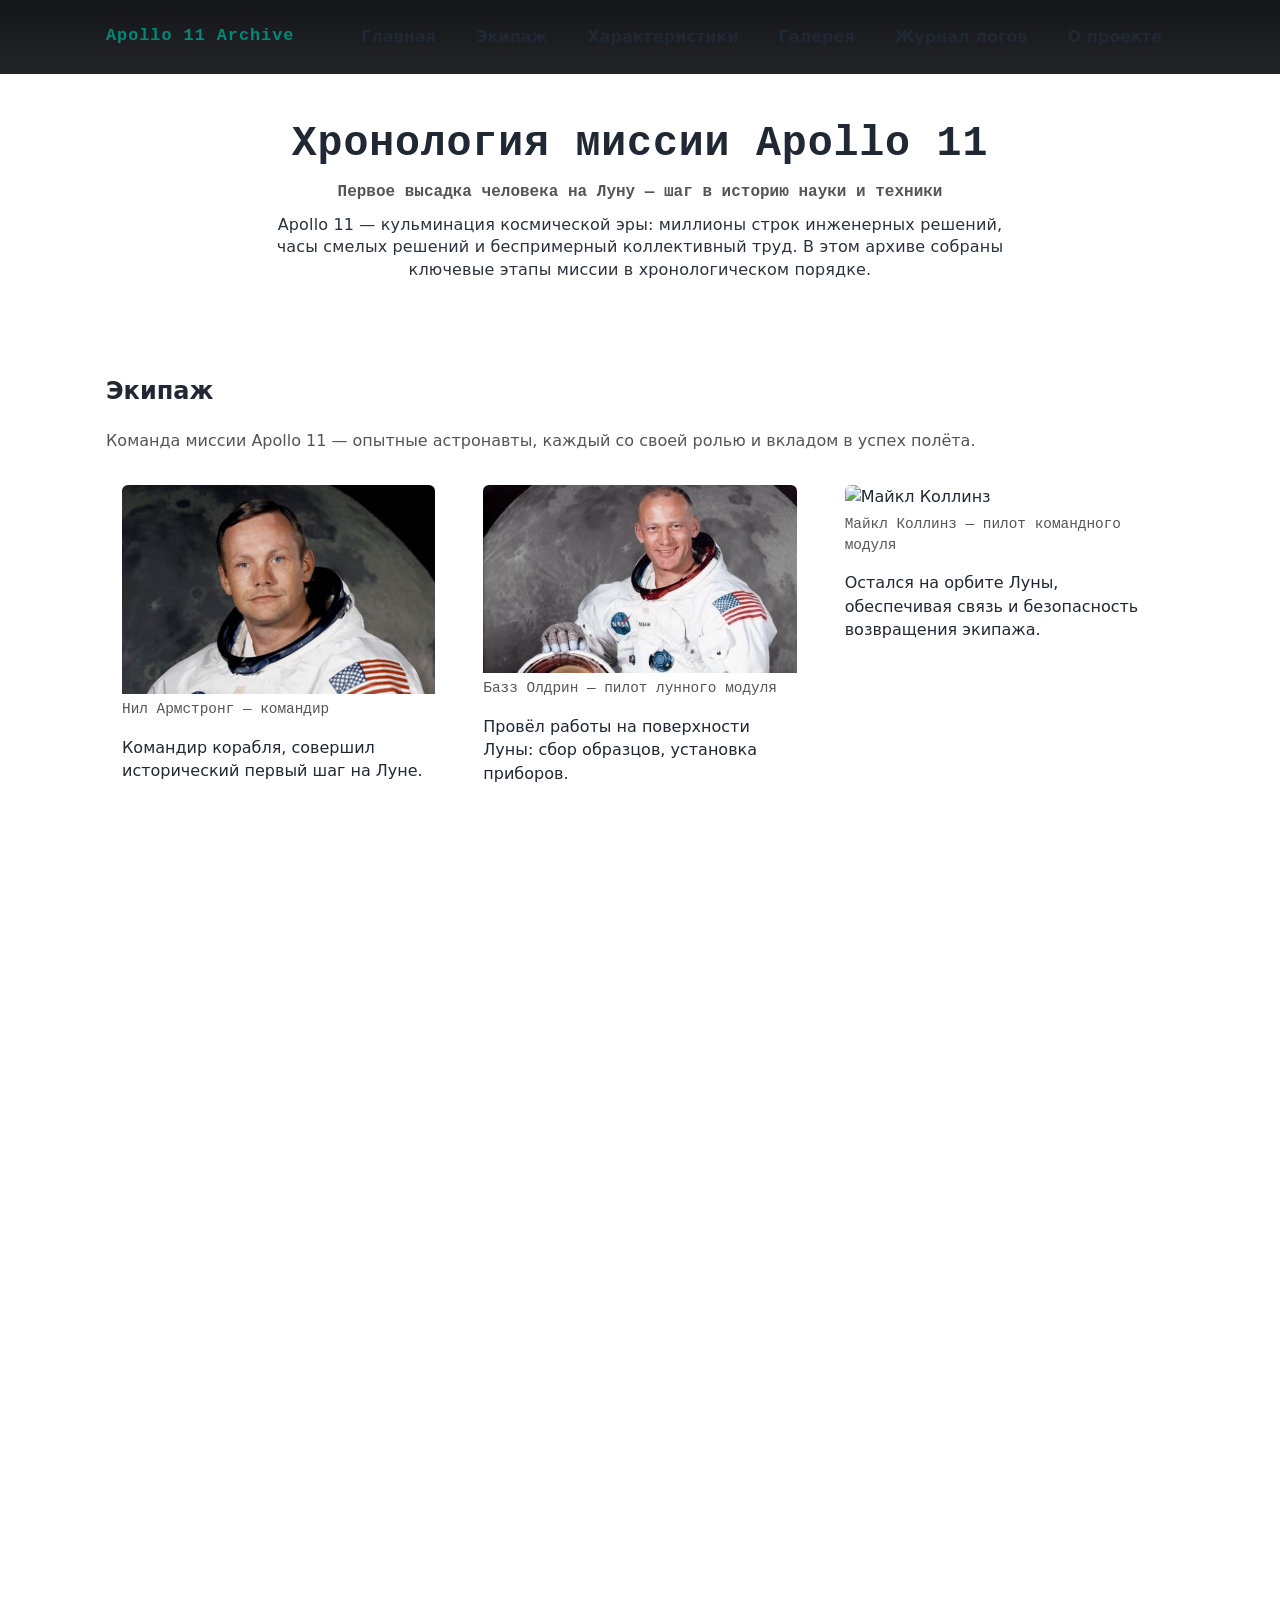
==== public/index.html @ 31f5fe71 "Перенес сайт в публичный доступ + добавил Firebase Hosting и исправил ошибки" ====
<!doctype html>
<html lang="ru">
<head>
  <meta charset="utf-8" />
  <meta name="viewport" content="width=device-width,initial-scale=1,viewport-fit=cover" />
  <meta name="color-scheme" content="light dark" />
  <meta name="theme-color" content="#0B0C10" />
  <meta name="apple-mobile-web-app-capable" content="yes" />
  <meta name="apple-mobile-web-app-status-bar-style" content="black-translucent" />
  <title>Хронология миссии Apollo 11 — Apollo 11 Archive</title>
  <link rel="stylesheet" href="src/style.css">
  <link rel="icon" href="favicon.svg" type="image/svg+xml">
  <link rel="icon" href="favicon.ico" sizes="any">
  <link rel="apple-touch-icon" href="favicon.svg">
</head>
<body>
  <header class="site-header" role="banner">
    <div class="container header-inner">
      <div class="logo" aria-hidden="false">Apollo 11 Archive</div>
      <nav class="site-nav" aria-label="Основная навигация">
        <ul>
          <li><a href="index.html">Главная</a></li>
          <li><a href="crew.html">Экипаж</a></li>
          <li><a href="tech.html">Характеристики</a></li>
          <li><a href="gallery.html">Галерея</a></li>
          <li><a href="logs.html">Журнал логов</a></li>
          <li><a href="about.html">О проекте</a></li>
        </ul>
      </nav>
    </div>
  </header>

  <main>
    <section class="hero" aria-labelledby="hero-title">
      <div class="container">
        <h1 id="hero-title">Хронология миссии Apollo 11</h1>
        <h2 class="hero-sub">Первое высадка человека на Луну — шаг в историю науки и техники</h2>
        <p class="lead">
          Apollo 11 — кульминация космической эры: миллионы строк инженерных решений, часы смелых решений и беспримерный коллективный труд.
          В этом архиве собраны ключевые этапы миссии в хронологическом порядке.
        </p>
      </div>
    </section>

    <section class="crew-section" aria-labelledby="crew-title">
      <div class="container">
        <h2 id="crew-title">Экипаж</h2>
        <p class="section-lead">Команда миссии Apollo 11 — опытные астронавты, каждый со своей ролью и вкладом в успех полёта.</p>

        <div class="crew-list">
          <article class="crew-member">
            <figure>
              <img src="images/Armstrong.jpg" alt="Нил Армстронг" loading="lazy">
              <figcaption>Нил Армстронг — командир</figcaption>
            </figure>
            <p>Командир корабля, совершил исторический первый шаг на Луне.</p>
          </article>

          <article class="crew-member">
            <figure>
              <img src="images/Aldrin.jpg" alt="Базз Олдрин" loading="lazy">
              <figcaption>Базз Олдрин — пилот лунного модуля</figcaption>
            </figure>
            <p>Провёл работы на поверхности Луны: сбор образцов, установка приборов.</p>
          </article>

          <article class="crew-member">
            <figure>
              <img src="images/Collins.jpg" alt="Майкл Коллинз" loading="lazy">
              <figcaption>Майкл Коллинз — пилот командного модуля</figcaption>
            </figure>
            <p>Остался на орбите Луны, обеспечивая связь и безопасность возвращения экипажа.</p>
          </article>
        </div>
      </div>
    </section>

    <section class="stats-section" aria-labelledby="stats-title">
      <div class="container">
        <h2 id="stats-title">Ключевые параметры миссии</h2>
        <div class="stats-grid">
          <article class="stat-card">
            <h3>Продолжительность</h3>
            <p>8 дней, 3 часа, 18 минут</p>
          </article>
          <article class="stat-card">
            <h3>Команда</h3>
            <p>3 человека</p>
          </article>
          <article class="stat-card">
            <h3>Место посадки</h3>
            <p>Море Спокойствия</p>
          </article>
          <article class="stat-card">
            <h3>Ракета</h3>
            <p>Saturn V</p>
          </article>
        </div>
      </div>
    </section>

    <section class="gallery-section" aria-labelledby="gallery-title">
      <div class="container">
        <h2 id="gallery-title">Галерея — отрывки</h2>
        <p class="section-lead">Небольшая подборка исторических кадров и схем из публичных архивов.</p>

        <div class="gallery-grid">
          <figure>
            <img src="images/Appolo-11-module.jpg" alt="Посадочный модуль Apollo 11">
            <figcaption>Схема посадочного модуля</figcaption>
          </figure>

          <figure>
            <img src="images/Saturn-V.jpg" alt="Запуск ракеты Saturn V">
            <figcaption>Кадр запуска Saturn V</figcaption>
          </figure>

          <figure>
            <img src="images/Trajectory%20diagram.jpg" alt="Схема траектории полёта">
            <figcaption>Схема траектории</figcaption>
          </figure>
        </div>
      </div>
    </section>

    <section class="logs-section" aria-labelledby="logs-title">
      <div class="container">
        <h2 id="logs-title">Журнал логов — фрагты</h2>
        <article class="log-excerpt">
          <h3>Ключевой фрагмент: посадка</h3>
          <blockquote>
            «…120 секунд до посадки; высота 15 метров; скорость снижения контролируется экипажем; приоритет — безопасность посадки.»
          </blockquote>
          <p class="muted">Источник: стенограммы NASA (сокращённый фрагмент).</p>
        </article>
      </div>
    </section>

    <section class="timeline-section" aria-labelledby="timeline-title">
      <div class="container">
        <h2 id="timeline-title">Хронология</h2>

        <div class="timeline" role="list">
          <article class="timeline-item" role="listitem">
            <time datetime="1969-07-16" class="t-date">16 июля 1969</time>
            <h3>Запуск — старт миссии</h3>
            <p>Ракета-носитель Saturn V вывела корабль Apollo 11 на орбиту, начав путешествие к Луне.</p>
          </article>

          <article class="timeline-item" role="listitem">
            <time datetime="1969-07-19" class="t-date">19 июля 1969</time>
            <h3>Транс-лунная инъекция</h3>
            <p>Корректировка траектории и выход на транс-лунную траекторию, направляющую корабль к Луне.</p>
          </article>

          <article class="timeline-item" role="listitem">
            <time datetime="1969-07-20" class="t-date">20 июля 1969</time>
            <h3>Вхождение на лунную орбиту и посадка</h3>
            <p>Модуль «Орел» отделился и совершил посадку в районе Моря Спокойствия.</p>
          </article>

          <article class="timeline-item" role="listitem">
            <time datetime="1969-07-21" class="t-date">21 июля 1969</time>
            <h3>Первый выход на поверхность Луны</h3>
            <p>Нил Армстронг и Базз Олдрин провели историческую прогулку по лунной поверхности.</p>
          </article>

          <article class="timeline-item" role="listitem">
            <time datetime="1969-07-24" class="t-date">24 июля 1969</time>
            <h3>Возвращение на Землю</h3>
            <p>Команда благополучно приводнилась в Тихом океане; миссия успешно завершена.</p>
          </article>
        </div>
      </div>
    </section>
  </main>

  <footer class="site-footer" role="contentinfo">
    <div class="container">
      <small>© 1969–2026 Apollo 11 Archive — учебный проект.</small>
    </div>
  </footer>
</body>
</html>
---- public/src/style.css ----
/* Reset / base */
:root{
  --bg:#0B0C10;
  --text:#C5C6C7;
  --muted:#9AA0A6;
  --accent:#66FCF1;
  --accent-2:#FF8A42;
  --container-max:1100px;
  --gap:1.25rem;
  --mono:ui-monospace, SFMono-Regular, Menlo, Monaco, "Roboto Mono", "Liberation Mono", monospace;
  --sans:system-ui, -apple-system, "Segoe UI", Roboto, "Helvetica Neue", Arial, "Noto Sans", "Apple Color Emoji", "Segoe UI Emoji", "Segoe UI Symbol", sans-serif;
}

/* Support for light mode */
@media (prefers-color-scheme: light) {
  :root {
    --bg: #FFFFFF;
    --text: #1F2833;
    --muted: #555555;
    --accent: #00897B;
    --accent-2: #FF5722;
  }
}

*,
*::before,
*::after { 
  box-sizing: border-box;
  -webkit-tap-highlight-color: transparent;
}

html,body{
  height:100%;
  margin:0;
  background-color:var(--bg);
  color:var(--text);
  font-family:var(--sans);
  -webkit-font-smoothing:antialiased;
  -moz-osx-font-smoothing:grayscale;
  -webkit-text-size-adjust: 100%;
  line-height:1.45;
  overflow-x: hidden;
  word-break: break-word;
  -webkit-word-break: break-word;
}

img, picture, video { 
  max-width:100%; 
  display:block;
  -webkit-user-select: none;
  user-select: none;
  height: auto;
}

svg {
  max-width: 100%;
  height: auto;
}

.container{
  width:100%;
  max-width:var(--container-max);
  margin:0 auto;
  padding:0 clamp(0.6rem, 3vw, 1rem);
  padding-left: clamp(0.6rem, 3vw, 1rem);
  padding-right: clamp(0.6rem, 3vw, 1rem);
}

/* Header */
.site-header{
  border-bottom:1px solid rgba(255,255,255,0.03);
  position:sticky;
  top:0;
  background:linear-gradient(to bottom, rgba(11,12,16,0.96), rgba(11,12,16,0.9));
  z-index:20;
  padding-top: max(0, env(safe-area-inset-top));
}
.header-inner{
  display:flex;
  align-items:center;
  justify-content:space-between;
  gap:var(--gap);
  padding:0.9rem max(1rem, env(safe-area-inset-left)) 0.9rem max(1rem, env(safe-area-inset-right));
}

.logo{
  font-family:var(--mono);
  color:var(--accent);
  letter-spacing:0.06em;
  font-weight:700;
  font-size:1.05rem;
  white-space:nowrap;
  overflow:hidden;
  text-overflow:ellipsis;
}

/* Nav */
.site-nav ul{
  list-style:none;
  display:flex;
  gap:1rem;
  margin:0;
  padding:0;
  align-items:center;
}
.site-nav a{
  color:var(--text);
  text-decoration:none;
  padding:0.5rem 0.75rem;
  border-radius:6px;
  position:relative;
  transition:color 180ms ease, background 180ms ease, transform 160ms ease, box-shadow 200ms ease, text-shadow 200ms ease;
  font-weight:600;
  min-height: 44px;
  display: flex;
  align-items: center;
  -webkit-user-select: none;
  user-select: none;
  -webkit-touch-callout: none;
}
.site-nav a:focus{
  outline:3px solid rgba(102,252,241,0.12);
  outline-offset:3px;
}

/* Neon underline and glow on hover/focus */
.site-nav a::after{
  content:"";
  position:absolute;
  left:12%;
  right:12%;
  bottom:-6px;
  height:2px;
  background:transparent;
  border-radius:2px;
  -webkit-transform:scaleX(0);
  transform:scaleX(0);
  -webkit-transform-origin:center left;
  transform-origin:center left;
  opacity:0;
  transition:transform 220ms cubic-bezier(.2,.9,.3,1), opacity 180ms ease, background 180ms ease;
}
.site-nav a:hover::after,
.site-nav a:focus::after{
  background:linear-gradient(90deg, var(--accent), var(--accent-2));
  -webkit-transform:scaleX(1);
  transform:scaleX(1);
  opacity:1;
}
.site-nav a:hover,
.site-nav a:focus{
  color:var(--accent);
  background:transparent;
  text-shadow:0 0 10px rgba(102,252,241,0.12);
  box-shadow:0 6px 18px rgba(102,252,241,0.04);
  -webkit-transform:translateY(-2px) scale(1.02);
  transform:translateY(-2px) scale(1.02);
}

/* Hero */
.hero{
  padding:clamp(1rem, 5vw, 2.5rem) 0;
  border-bottom:1px solid rgba(255,255,255,0.02);
}
.hero .container{
  text-align:center;
  max-width:900px;
  padding: 0 clamp(0.6rem, 3vw, 1rem);
}
.hero h1{
  margin:0 0 0.5rem 0;
  font-family:var(--mono);
  font-weight:700;
  font-size:clamp(1.2rem, 4vw, 2.6rem);
  color:var(--text);
  letter-spacing:0.02em;
  -webkit-font-smoothing: antialiased;
}
.hero-sub{
  margin:0 0 0.7rem 0;
  font-family:var(--mono);
  color:var(--muted);
  font-size:clamp(0.85rem, 2.5vw, 1rem);
  font-weight:600;
  line-height: 1.3;
}
.lead{
  margin:0;
  color:var(--text);
  opacity:0.95;
  max-width:72ch;
  margin-left:auto;
  margin-right:auto;
  font-size:clamp(0.85rem, 2vw, 1rem);
  -webkit-hyphens: auto;
  -moz-hyphens: auto;
  hyphens: auto;
  line-height: 1.4;
}

/* Timeline section */
.timeline-section{
  padding:2rem 0 3rem 0;
}
.timeline-section h2{
  font-family:var(--mono);
  font-size:1.1rem;
  margin:0 0 1rem 0;
  color:var(--accent);
}

/* Timeline container */
.timeline{
  position:relative;
  padding:2rem 0;
  display:grid;
  grid-template-columns:1fr;
  gap:2rem;
}

/* Central vertical line (desktop center, mobile left) */
.timeline::before{
  content:"";
  position:absolute;
  top:0;
  bottom:0;
  left:50%;
  width:3px;
  background:linear-gradient(to bottom, rgba(102,252,241,0.12), rgba(102,252,241,0.06));
  -webkit-transform:translateX(-50%);
  transform:translateX(-50%);
  border-radius:2px;
  z-index:1;
}

/* Timeline items */
.timeline-item{
  position:relative;
  padding:1rem 1.25rem;
  background:linear-gradient(180deg, rgba(255,255,255,0.01), rgba(255,255,255,0.006));
  border-radius:10px;
  box-shadow:0 6px 20px rgba(2,4,8,0.5);
  z-index:2;
  max-width:46ch;
  -webkit-transition: transform 220ms ease, box-shadow 220ms ease;
  transition: transform 220ms ease, box-shadow 220ms ease;
  outline-offset: 4px;
}

.timeline-item:focus {
  outline: 3px solid rgba(102,252,241,0.12);
}

/* Dot on the center line */
.timeline-item::after{
  content:"";
  position:absolute;
  top:1.25rem;
  left:50%;
  -webkit-transform:translateX(-50%);
  transform:translateX(-50%);
  width:14px;
  height:14px;
  background:var(--accent);
  border:3px solid rgba(11,12,16,0.95);
  border-radius:50%;
  box-shadow:0 0 12px rgba(102,252,241,0.12);
}

/* Date style */
.t-date{
  display:inline-block;
  font-family:var(--mono);
  color:var(--accent);
  font-weight:700;
  margin-bottom:0.35rem;
  font-size:0.95rem;
}

/* Titles and content in items */
.timeline-item h3{
  margin:0 0 0.45rem 0;
  font-size:1.05rem;
  font-family:var(--mono);
  color:var(--text);
}
.timeline-item p{
  margin:0;
  color:var(--text);
  opacity:0.95;
  font-size:0.95rem;
}

/* Crew section */
.crew-section .section-lead,
.gallery-section .section-lead{ 
  color:var(--muted); 
  margin:0 0 1rem 0;
  font-size: 1rem;
  line-height: 1.5;
}

.crew-section,
.gallery-section,
.stats-section,
.logs-section,
.timeline-section {
  padding: clamp(1rem, 5vw, 2rem) 0;
}
.crew-list{
  display:grid;
  grid-template-columns:repeat(auto-fit, minmax(clamp(150px, 90%, 220px), 1fr));
  gap:clamp(0.5rem, 2vw, 1rem);
  align-items:start;
}
.crew-member{
  background:linear-gradient(180deg, rgba(255,255,255,0.008), rgba(255,255,255,0.004));
  padding:1rem;
  border-radius:10px;
}
.crew-member figure{ 
  margin:0 0 0.5rem 0;
  overflow: hidden;
  border-radius: 6px;
}
.crew-member img{
  width: 100%;
  height: auto;
  display: block;
  max-height: 250px;
  object-fit: contain;
}
.crew-member figcaption{ color:var(--muted); font-family:var(--mono); font-size:0.9rem; margin-top:0.35rem; }

/* Stats grid */
.stats-grid{
  display:grid;
  grid-template-columns:repeat(auto-fit, minmax(clamp(140px, 40vw, 160px), 1fr));
  gap:clamp(0.5rem, 2vw, 1rem);
  margin-top:0.75rem;
}
.stat-card{
  padding:0.85rem 1rem;
  border-radius:8px;
  background:linear-gradient(180deg, rgba(255,255,255,0.006), rgba(255,255,255,0.002));
  text-align:center;
}
.stat-card h3{ font-family:var(--mono); color:var(--accent); margin:0 0 0.35rem 0; }
.stat-card p{ margin:0; font-weight:700; color:var(--text); }

/* Gallery */
.gallery-grid{
  display:grid;
  grid-template-columns:repeat(auto-fit, minmax(clamp(150px, 90%, 220px), 1fr));
  gap:clamp(0.5rem, 2vw, 20px);
  margin-top:0.75rem;
  grid-auto-rows:clamp(100px, 30vw, 200px);
}
.gallery-grid figure{
  margin:0;
  background:#05060a;
  border-radius:8px;
  overflow:hidden;
  position:relative;
  cursor:pointer;
  -webkit-user-select: none;
  user-select: none;
}
.gallery-grid figcaption{
  color:var(--muted);
  font-size:0.95rem;
  padding:0.5rem 0 0;
  font-family:var(--mono);
  -webkit-transition:color 220ms ease, transform 220ms ease;
  transition:color 220ms ease, transform 220ms ease;
}
.gallery-grid img{
  width:100%;
  height:100%;
  display:block;
  -webkit-object-fit:cover;
  object-fit:cover;
  -webkit-transition:transform 300ms ease;
  transition:transform 300ms ease;
}
.gallery-grid figure:hover img,
.gallery-grid figure:focus img{
  -webkit-transform:scale(1.05);
  transform:scale(1.05);
}
.gallery-grid figure:hover figcaption,
.gallery-grid figure:focus figcaption{
  color:var(--accent);
}
.gallery-grid figure:focus {
  outline: 3px solid rgba(102,252,241,0.12);
  outline-offset: 4px;
}

/* Logs */
.log-excerpt{ margin-top:0.5rem; background:linear-gradient(180deg, rgba(255,255,255,0.006), rgba(255,255,255,0.002)); padding:1rem; border-radius:8px; }
.log-excerpt h3{ font-family:var(--mono); margin:0 0 0.5rem 0; color:var(--accent-2); }
.log-excerpt blockquote{ margin:0 0 0.5rem 0; padding-left:1rem; border-left:3px solid rgba(102,252,241,0.08); color:var(--text); opacity:0.95; }
.muted{ color:var(--muted); font-size:0.9rem; }

/* Desktop layout: alternate left/right */
@media (min-width:900px){
  .timeline{
    grid-template-columns:repeat(2, 1fr);
    align-items:start;
    gap:2.5rem 3rem;
  }

  .timeline::before{ left:50%; }

  .timeline-item{
    max-width:none;
    width:100%;
  }

  .timeline-item:nth-child(odd){
    justify-self:end;
    text-align:right;
    padding-right:2rem;
  }
  .timeline-item:nth-child(even){
    justify-self:start;
    text-align:left;
    padding-left:2rem;
  }

  .timeline-item::after{
    left:50%;
    transform:translateX(-50%);
  }
}

/* Tablet landscape layout: 768px and up */
@media (min-width:768px) and (max-width:899px){
  .site-nav ul{
    gap:0.75rem;
    flex-wrap:nowrap;
  }
  
  .site-nav a{
    padding:0.5rem 0.6rem;
    font-size:0.95rem;
  }
  
  .hero h1{
    font-size:2rem;
  }
  
  .crew-grid {
    grid-template-columns: repeat(2, 1fr);
  }
  
  .crew-card img {
    height: 240px;
  }
  
  .gallery-grid {
    grid-template-columns: repeat(2, 1fr);
    grid-auto-rows: 220px;
  }
  
  .gallery-grid img {
    height: 220px;
  }
  
  .timeline{
    padding-left:2.5rem;
  }
  .timeline::before{
    left:2rem;
    width:3px;
  }
}

/* Mobile / narrow screens: line at left, items full width */
@media (max-width:899px){
  .header-inner{ 
    padding:0.7rem 0; 
  }
  
  .site-nav ul{
    gap:0.5rem;
    flex-wrap:wrap;
  }
  .site-nav ul li{ list-style:none; }
  .site-nav{
    margin-left:1rem;
    margin-left: max(1rem, env(safe-area-inset-left));
  }
  .hero{ padding:1.5rem 0; }

  .timeline{
    padding-left:2.5rem;
  }
  .timeline::before{
    left:2rem;
    width:3px;
    transform:none;
  }
  .timeline-item{
    width:100%;
    padding:0.9rem 1rem 0.9rem 1.25rem;
    text-align:left;
    margin-left:0.5rem;
  }
  .timeline-item::after{
    left:2rem;
    transform:translateX(-50%);
    top:1.25rem;
  }
  
  .crew-grid {
    grid-template-columns: 1fr;
  }
  
  .gallery-grid {
    gap: 12px;
    grid-auto-rows: 180px;
    grid-template-columns: 1fr;
  }
}

/* Prevent horizontal overflow */
body,html{ overflow-x:hidden; }

/* Footer */
.site-footer{
  border-top:1px solid rgba(255,255,255,0.03);
  padding:1rem 0;
  padding-bottom: max(1rem, env(safe-area-inset-bottom));
  color:var(--muted);
  font-size:0.9rem;
}
.site-footer .container{
  display:flex;
  justify-content:center;
}

/* Accessibility helpers for keyboard users on links */
.site-nav a:focus-visible{
  box-shadow:0 0 0 3px rgba(102,252,241,0.12), inset 0 0 0 1px rgba(102,252,241,0.06);
  border-radius:6px;
}

/* Extra small screens: stack nav and optimize spacing */
@media (max-width:640px){
  :root {
    --gap: 0.75rem;
  }
  
  .header-inner{
    flex-direction: row;
    align-items:center;
    justify-content: space-between;
    gap:0.35rem;
    padding: 0.5rem max(0.75rem, env(safe-area-inset-left)) 0.5rem max(0.75rem, env(safe-area-inset-right));
  }
  
  .logo {
    font-size: 0.85rem;
    letter-spacing: 0.02em;
    flex-shrink: 0;
    white-space: nowrap;
  }
  
  .site-nav {
    margin-left: auto;
    margin-right: 0;
  }
  
  .site-nav ul{
    gap: 0.2rem;
    flex-direction: row;
    flex-wrap: wrap;
    width: auto;
  }
  
  .site-nav a{
    padding: 0.35rem 0.4rem;
    min-height: 38px;
    font-size: 0.75rem;
    border-radius: 4px;
  }
  
  .hero { 
    padding: 0.9rem max(0.75rem, env(safe-area-inset-left)) 0.9rem max(0.75rem, env(safe-area-inset-right));
  }
  
  .hero h1 {
    font-size: clamp(1.1rem, 5vw, 1.5rem);
    margin: 0 0 0.2rem 0;
  }
  
  .hero-sub {
    font-size: 0.8rem;
    margin: 0 0 0.35rem 0;
    font-weight: 500;
    line-height: 1.3;
  }
  
  .lead {
    font-size: 0.8rem;
    line-height: 1.3;
    max-width: none;
  }
  
  .hero .container { 
    padding: 0;
  }
  
  .crew-section {
    padding: 0.9rem 0;
  }
  
  .crew-section h2 {
    font-size: 0.95rem;
    margin: 0 0 0.4rem 0;
  }
  
  .crew-section .section-lead {
    font-size: 0.8rem;
    margin: 0 0 0.65rem 0;
    line-height: 1.3;
  }
  
  .crew-list {
    display: grid;
    grid-template-columns: 1fr;
    gap: 0.4rem;
  }
  
  .crew-member {
    padding: 0.4rem;
    background: transparent;
    border-radius: 4px;
  }
  
  .crew-member figure {
    margin: 0 0 0.25rem 0;
    border-radius: 4px;
  }
  
  .crew-member img {
    width: 100%;
    height: auto;
    aspect-ratio: 16/10;
    object-fit: cover;
  }
  
  .crew-member svg {
    width: 100%;
    max-width: 100%;
    height: auto;
  }
  
  .crew-member figcaption {
    font-size: 0.7rem;
    margin: 0.15rem 0 0 0;
  }
  
  .crew-member p {
    font-size: 0.75rem;
    margin: 0.2rem 0 0 0;
    line-height: 1.3;
  }
  
  .stats-grid {
    grid-template-columns: repeat(2, 1fr);
    gap: 0.4rem;
  }
  
  .stat-card {
    padding: 0.4rem;
    border-radius: 4px;
  }
  
  .stat-card h3 {
    font-size: 0.7rem;
    margin: 0 0 0.15rem 0;
  }
  
  .stat-card p {
    font-size: 0.75rem;
    margin: 0;
  }
  
  .gallery-section {
    padding: 0.9rem 0;
  }
  
  .gallery-section h2 {
    font-size: 0.95rem;
    margin: 0 0 0.4rem 0;
  }
  
  .gallery-grid {
    gap: 6px;
    grid-auto-rows: 100px;
    grid-template-columns: 1fr;
  }
  
  .gallery-grid figcaption {
    font-size: 0.7rem;
    padding: 0.15rem 0 0;
  }
  
  .timeline-section {
    padding: 0.9rem 0;
  }
  
  .timeline-section h2 {
    font-size: 0.9rem;
    margin: 0 0 0.65rem 0;
  }
  
  .timeline {
    padding-left: 1rem;
    gap: 0.6rem;
  }
  
  .timeline::before {
    left: 0.3rem;
  }
  
  .timeline-item {
    padding: 0.5rem 0.65rem 0.5rem 0.7rem;
    margin-left: 0;
  }
  
  .timeline-item::after {
    left: 0.3rem;
    width: 9px;
    height: 9px;
    top: 0.9rem;
  }
  
  .t-date {
    font-size: 0.7rem;
  }
  
  .timeline-item h3 {
    font-size: 0.8rem;
    margin-bottom: 0.15rem;
  }
  
  .timeline-item p {
    font-size: 0.75rem;
    line-height: 1.3;
  }
  
  .section-lead {
    font-size: 0.8rem !important;
  }
  
  .table-responsive {
    margin: 0.65rem calc(-0.75rem);
    margin-left: calc(-1 * max(0.75rem, env(safe-area-inset-left)));
    margin-right: calc(-1 * max(0.75rem, env(safe-area-inset-right)));
    border-radius: 0;
  }
  
  .tech-table {
    font-size: 0.7rem;
  }
  
  .tech-table th,
  .tech-table td {
    padding: 0.4rem 0.5rem;
  }
  
  .contact-form {
    max-width: 100%;
  }
  
  .form-group input,
  .form-group select,
  .form-group textarea {
    min-height: 40px;
    font-size: 16px;
    padding: 0.6rem 0.65rem;
  }
  
  .form-group label {
    font-size: 0.8rem;
  }
}

/* Small phones: ultra-compact layout */
@media (max-width:480px){
  :root {
    --gap: 0.6rem;
  }
  
  .header-inner{
    padding: 0.45rem max(0.6rem, env(safe-area-inset-left)) 0.45rem max(0.6rem, env(safe-area-inset-right));
  }
  
  .logo {
    font-size: 0.75rem;
    letter-spacing: 0;
    white-space: nowrap;
    overflow: hidden;
  }
  
  .site-nav ul {
    gap: 0.15rem;
  }
  
  .site-nav a{
    padding: 0.3rem 0.35rem;
    min-height: 36px;
    font-size: 0.7rem;
  }
  
  .hero {
    padding: 0.75rem max(0.6rem, env(safe-area-inset-left)) 0.75rem max(0.6rem, env(safe-area-inset-right));
  }
  
  .hero h1 {
    font-size: clamp(1rem, 4.5vw, 1.3rem);
    margin-bottom: 0.15rem;
  }
  
  .hero-sub {
    font-size: 0.75rem;
    margin-bottom: 0.3rem;
    line-height: 1.2;
  }
  
  .lead {
    font-size: 0.75rem;
    line-height: 1.3;
    display: none;
  }
  
  .crew-section {
    padding: 0.75rem 0;
  }
  
  .crew-list {
    gap: 0.3rem;
  }
  
  .crew-member {
    padding: 0.3rem;
  }
  
  .crew-member img {
    max-height: 200px;
    object-fit: contain;
  }
  
  .crew-member svg {
    max-width: 100%;
  }
  
  .stats-grid {
    grid-template-columns: repeat(2, 1fr);
    gap: 0.3rem;
  }
  
  .stat-card {
    padding: 0.3rem;
  }
  
  .stat-card h3 {
    font-size: 0.65rem;
    margin-bottom: 0.1rem;
  }
  
  .timeline-section {
    padding: 0.75rem 0;
  }
  
  .timeline {
    padding-left: 0.8rem;
    gap: 0.5rem;
  }
  
  .timeline::before {
    left: 0.2rem;
  }
  
  .timeline-item {
    padding: 0.45rem 0.55rem 0.45rem 0.6rem;
  }
  
  .timeline-item::after {
    left: 0.2rem;
    width: 8px;
    height: 8px;
    top: 0.8rem;
  }
  
  .t-date {
    font-size: 0.65rem;
  }
  
  .timeline-item h3 {
    font-size: 0.75rem;
    margin-bottom: 0.1rem;
  }
  
  .timeline-item p {
    font-size: 0.7rem;
    line-height: 1.2;
  }
  
  .gallery-grid {
    gap: 5px;
    grid-auto-rows: 90px;
  }
  
  .gallery-grid figcaption {
    font-size: 0.65rem;
  }
  
  .tech-table {
    font-size: 0.65rem;
  }
  
  .tech-table th,
  .tech-table td {
    padding: 0.35rem 0.45rem;
  }
  
  .form-group input,
  .form-group select,
  .form-group textarea {
    min-height: 36px;
    font-size: 16px;
  }
}
  
  .crew-card {
    padding: 0.65rem;
  }
  
  .crew-card img {
    height: 180px;
  }
  
  .crew-card h2 {
    font-size: 0.95rem;
    margin: 0.3rem 0 0.1rem 0;
  }
  
  .crew-card h3 {
    font-size: 0.85rem;
    margin-bottom: 0.35rem;
  }
  
  .crew-card p {
    font-size: 0.85rem;
  }
  
  .gallery-grid {
    gap: 8px;
    grid-auto-rows: 140px;
  }
  
  .gallery-grid figcaption {
    font-size: 0.85rem;
    padding: 0.35rem 0 0;
  }
  
  .stats-grid {
    grid-template-columns: 1fr;
    gap: 0.75rem;
  }
  
  .stat-card {
    padding: 0.75rem;
  }
  
  .stat-card h3 {
    font-size: 0.85rem;
    margin-bottom: 0.25rem;
  }
  
  .stat-card p {
    font-size: 0.9rem;
  }
  
  .table-responsive {
    margin: 0.75rem 0 1rem 0;
    border-radius: 6px;
    overflow: hidden;
  }
  
  .tech-table {
    font-size: 0.85rem;
  }
  
  .tech-table th,
  .tech-table td {
    padding: 0.65rem 0.75rem;
  }
  
  .contact-form {
    max-width: 100%;
  }
  
  .form-group input,
  .form-group select,
  .form-group textarea {
    min-height: 40px;
    font-size: 16px;
  }
  
  .form-group label {
    font-size: 0.9rem;
  }


/* Landscape orientation adjustments for small screens */
@media (max-height:500px) and (orientation:landscape){
  .header-inner {
    padding: 0.3rem max(0.75rem, env(safe-area-inset-left));
  }
  
  .logo {
    font-size: 0.8rem;
  }
  
  .site-nav ul {
    gap: 0.25rem;
  }
  
  .site-nav a {
    padding: 0.25rem 0.35rem;
    min-height: 34px;
    font-size: 0.7rem;
  }
  
  .hero {
    padding: 0.5rem 1rem;
  }
  
  .hero h1 {
    font-size: 1.2rem;
    margin-bottom: 0.15rem;
  }
  
  .hero-sub {
    font-size: 0.75rem;
    margin-bottom: 0.15rem;
  }
  
  .lead {
    display: none !important;
  }
  
  .header-inner {
    padding-top: max(0.3rem, env(safe-area-inset-top));
  }
}

/* Minor typographic tweaks */
.lead, .timeline-item p{ letter-spacing:0.01em; }

/* Crew page styles */
.crew-hero{ padding:1.5rem 0 0.5rem 0; }
.crew-hero .section-lead{ margin-top:0.5rem; color:var(--muted); }

/* Tech page — tables and figures */
.table-responsive{
  overflow-x:auto;
  -webkit-overflow-scrolling:touch;
  margin:1rem 0 1.5rem 0;
  border-radius:8px;
  border:1px solid rgba(102,252,241,0.08);
}
.tech-table{
  width:100%;
  border-collapse:collapse;
  min-width:520px;
}
.tech-table th,
.tech-table td{
  padding:0.8rem 0.9rem;
  text-align:left;
  font-family:var(--mono);
  color:var(--text);
  border-bottom:1px solid #1F2833;
  font-size:0.98rem;
}
.tech-table th{
  color:var(--accent);
  font-weight:700;
  background:transparent;
  white-space:nowrap;
}
.tech-table tbody tr:nth-child(even){
  background:#1F2833;
}
.tech-table tbody tr:hover{
  background:rgba(102,252,241,0.06);
}
.figure-placeholder svg{ display:block; width:100%; height:auto; border-radius:8px; }
.figure-placeholder figcaption{ margin-top:0.5rem; color:var(--muted); font-family:var(--mono); }

@media (max-width:640px){
  .table-responsive{
    margin: 1rem -1rem;
    margin-left: calc(-1 * max(1rem, env(safe-area-inset-left)));
    margin-right: calc(-1 * max(1rem, env(safe-area-inset-right)));
    border-radius: 0;
  }
  
  .tech-table{
    min-width:100%;
    font-size:0.85rem;
  }
  
  .tech-table th,
  .tech-table td{
    padding:0.65rem 0.75rem;
  }
}

.crew-grid{
  display:grid;
  grid-template-columns:1fr;
  gap:1rem;
  margin-top:1rem;
}
.crew-card{
  background:#1F2833;
  padding:1rem;
  border-radius:12px;
  -webkit-transition:transform 220ms cubic-bezier(.2,.9,.3,1), box-shadow 220ms ease;
  transition:transform 220ms cubic-bezier(.2,.9,.3,1), box-shadow 220ms ease;
  box-shadow:0 6px 18px rgba(2,4,8,0.6);
  cursor:pointer;
  min-height: 100%;
  display: flex;
  flex-direction: column;
}
.crew-card:focus{
  outline:3px solid rgba(102,252,241,0.08);
  outline-offset:4px;
}
.crew-card:hover,
.crew-card:focus{
  -webkit-transform:translateY(-8px);
  transform:translateY(-8px);
  box-shadow:0 18px 40px rgba(102,252,241,0.06), 0 6px 30px rgba(102,252,241,0.04);
}
.crew-card figure{ margin:0 0 0.6rem 0; }
.crew-card img{ 
  width:100%; 
  height:220px; 
  -webkit-object-fit:cover; 
  object-fit:cover; 
  display:block; 
  border-radius:8px;
  -webkit-user-select: none;
  user-select: none;
}
.crew-card h2{ margin:0.4rem 0 0.15rem 0; font-family:var(--mono); font-size:1.05rem; color:var(--text); }
.crew-card h3{ margin:0 0 0.5rem 0; font-family:var(--mono); color:var(--muted); font-size:0.95rem; font-weight:600; }
.crew-card p{ margin:0; color:var(--text); opacity:0.95; }

@media (min-width:900px){
  .crew-grid{ grid-template-columns:repeat(3, 1fr); }
  .crew-card img{ height:260px; }
  .gallery-grid img{ height:260px; }
}

/* Logs page — transcript styles */
.transcript{
  list-style:none;
  margin:1.5rem 0;
  padding:0;
}
.transcript dt{
  font-family:var(--mono);
  font-size:0.95rem;
  font-weight:700;
  color:var(--accent);
  margin-top:1.25rem;
  margin-bottom:0.4rem;
  word-break:break-word;
}
.transcript dt:first-child{
  margin-top:0;
}
.transcript dd{
  margin:0 0 0 1rem;
  padding:0.75rem 0 0.75rem 1rem;
  border-left:3px solid;
  color:var(--text);
  line-height:1.6;
  font-size:0.98rem;
  letter-spacing:0.01em;
}
.transcript dd.houston{
  border-left-color:#5A6770;
  background:rgba(90,103,112,0.05);
}
.transcript dd.eagle{
  border-left-color:var(--accent);
  background:rgba(102,252,241,0.03);
}
.transcript time{
  font-family:var(--mono);
  color:var(--muted);
  font-size:0.88rem;
  display:inline-block;
  margin-right:0.5rem;
}
.transcript mark{
  background:rgba(102,252,241,0.12);
  color:var(--accent);
  padding:0.1em 0.3em;
  border-radius:3px;
  font-weight:500;
}

@media (max-width:640px){
  .transcript dt {
    font-size: 0.9rem;
  }
  
  .transcript dd {
    margin-left: 0;
    margin-top: 0.5rem;
    padding: 0.65rem 0 0.65rem 0.75rem;
    font-size: 0.9rem;
  }
  
  .transcript time {
    font-size: 0.8rem;
    margin-right: 0.35rem;
  }
}
.logs-hero{ padding:1.5rem 0 0.5rem 0; }
.logs-hero .section-lead{ margin-top:0.5rem; color:var(--muted); }
.logs-section{ padding:1.5rem 0; }
.intro-text{ max-width:72ch; margin:0 0 1.5rem 0; color:var(--text); opacity:0.95; font-size:1rem; }

/* About page — form styles */
.about-hero{ padding:1.5rem 0 0.5rem 0; }
.about-hero .section-lead{ margin-top:0.5rem; color:var(--muted); }
.about-section{ padding:1.5rem 0; }
.about-section h2{ font-family:var(--mono); font-size:1.1rem; margin:1.5rem 0 0.75rem 0; color:var(--accent); }
.about-section p,
.about-section li{ max-width:72ch; color:var(--text); opacity:0.95; margin:0 0 0.75rem 0; line-height:1.6; }
.about-section ul{ list-style:none; padding:0; margin:0 0 1.5rem 0; }
.about-section li{ margin-left:0; padding-left:1.5rem; position:relative; }
.about-section li::before{ content:"▪"; position:absolute; left:0; color:var(--accent); font-weight:700; }
.about-section a{ color:var(--accent); text-decoration:none; border-bottom:1px solid rgba(102,252,241,0.3); -webkit-transition:color 220ms ease, border-color 220ms ease; transition:color 220ms ease, border-color 220ms ease; }
.about-section a:hover,
.about-section a:focus { 
  color:#C5C6C7; 
  border-bottom-color:rgba(102,252,241,0.6); 
  outline: none;
}

.contact-form{
  display:flex;
  flex-direction:column;
  gap:1rem;
  max-width:520px;
  margin-top:1rem;
}
.form-group{
  display:flex;
  flex-direction:column;
  gap:0.4rem;
}
.form-group label{
  font-family:var(--mono);
  font-size:0.95rem;
  color:var(--accent);
  font-weight:600;
}

@media (max-width:640px){
  .about-section h2 {
    font-size: 1rem;
    margin: 1.25rem 0 0.6rem 0;
  }
  
  .about-section p,
  .about-section li {
    font-size: 0.95rem;
  }
  
  .about-section li {
    padding-left: 1.25rem;
  }
  
  .contact-form {
    max-width: 100%;
  }
}

/* ACCESSIBILITY: Reduced motion support */
@media (prefers-reduced-motion: reduce) {
  *,
  *::before,
  *::after {
    -webkit-animation-duration: 0.01ms !important;
    animation-duration: 0.01ms !important;
    -webkit-animation-iteration-count: 1 !important;
    animation-iteration-count: 1 !important;
    -webkit-transition-duration: 0.01ms !important;
    transition-duration: 0.01ms !important;
  }
  
  .site-nav a,
  .crew-card,
  .gallery-grid img,
  .timeline-item,
  .form-group input,
  .form-group select,
  .form-group textarea,
  .about-section a {
    -webkit-transition: none;
    transition: none;
  }

  .site-nav a:hover::after,
  .site-nav a:focus::after {
    -webkit-transform: none;
    transform: none;
  }

  .crew-card:hover,
  .crew-card:focus {
    -webkit-transform: none;
    transform: none;
  }

  .gallery-grid figure:hover img,
  .gallery-grid figure:focus img {
    -webkit-transform: none;
    transform: none;
  }
}
.form-group input,
.form-group select,
.form-group textarea{
  padding:0.75rem 0.9rem;
  background:#1F2833;
  color:var(--text);
  border:1px solid rgba(102,252,241,0.1);
  border-radius:6px;
  font-family:inherit;
  font-size:0.95rem;
  -webkit-transition:border-color 220ms ease, box-shadow 220ms ease, background 220ms ease;
  transition:border-color 220ms ease, box-shadow 220ms ease, background 220ms ease;
  -webkit-appearance: none;
  appearance: none;
  width: 100%;
  min-height: 44px;
}

.form-group input::-webkit-outer-spin-button,
.form-group input::-webkit-inner-spin-button {
  -webkit-appearance: none;
  margin: 0;
}

.form-group input[type=number] {
  -moz-appearance: textfield;
}

.form-group input::placeholder,
.form-group textarea::placeholder{
  color:var(--muted);
  opacity:0.6;
}
.form-group input:focus,
.form-group select:focus,
.form-group textarea:focus{
  outline:none;
  border-color:var(--accent);
  background:rgba(31,40,51,0.9);
  box-shadow:0 0 12px rgba(102,252,241,0.12), inset 0 0 8px rgba(102,252,241,0.04);
}

/* Ensure select dropdown arrow is visible */
.form-group select {
  background-image: url("data:image/svg+xml,%3Csvg xmlns='http://www.w3.org/2000/svg' width='12' height='12' viewBox='0 0 12 12'%3E%3Cpath fill='%2366FCF1' d='M6 9L1 4h10z'/%3E%3C/svg%3E");
  background-repeat: no-repeat;
  background-position: right 0.75rem center;
  background-size: 12px;
  padding-right: 2.5rem;
}

/* Better form styling for mobile */
@media (max-width:640px){
  .form-group {
    margin-bottom: 0.5rem;
  }
  
  .form-group input,
  .form-group select,
  .form-group textarea {
    font-size: 16px;
    min-height: 48px;
    padding: 0.85rem 0.85rem;
  }
  
  .form-group input:focus,
  .form-group select:focus,
  .form-group textarea:focus {
    font-size: 16px;
  }
  
  .form-group textarea {
    min-height: 120px;
  }
}
.form-group textarea{
  resize:vertical;
  min-height:120px;
}
.form-group select{
  cursor:pointer;
  appearance:none;
  background-image:url('data:image/svg+xml;utf8,<svg xmlns="http://www.w3.org/2000/svg" viewBox="0 0 12 8"><path fill="%2366FCF1" d="M1 1l5 5 5-5"/></svg>');
  background-repeat:no-repeat;
  background-position:right 0.75rem center;
  background-size:12px;
  padding-right:2.5rem;
}
.form-button{
  padding:0.85rem 1.5rem;
  background:var(--accent);
  color:#0B0C10;
  border:none;
  border-radius:6px;
  font-family:var(--mono);
  font-size:0.95rem;
  font-weight:700;
  cursor:pointer;
  transition:opacity 220ms ease, transform 160ms ease, box-shadow 220ms ease;
  margin-top:0.5rem;
}
.form-button:hover{
  opacity:0.9;
  transform:translateY(-2px);
  box-shadow:0 6px 18px rgba(102,252,241,0.2);
}
.form-button:active{
  transform:translateY(0);
}
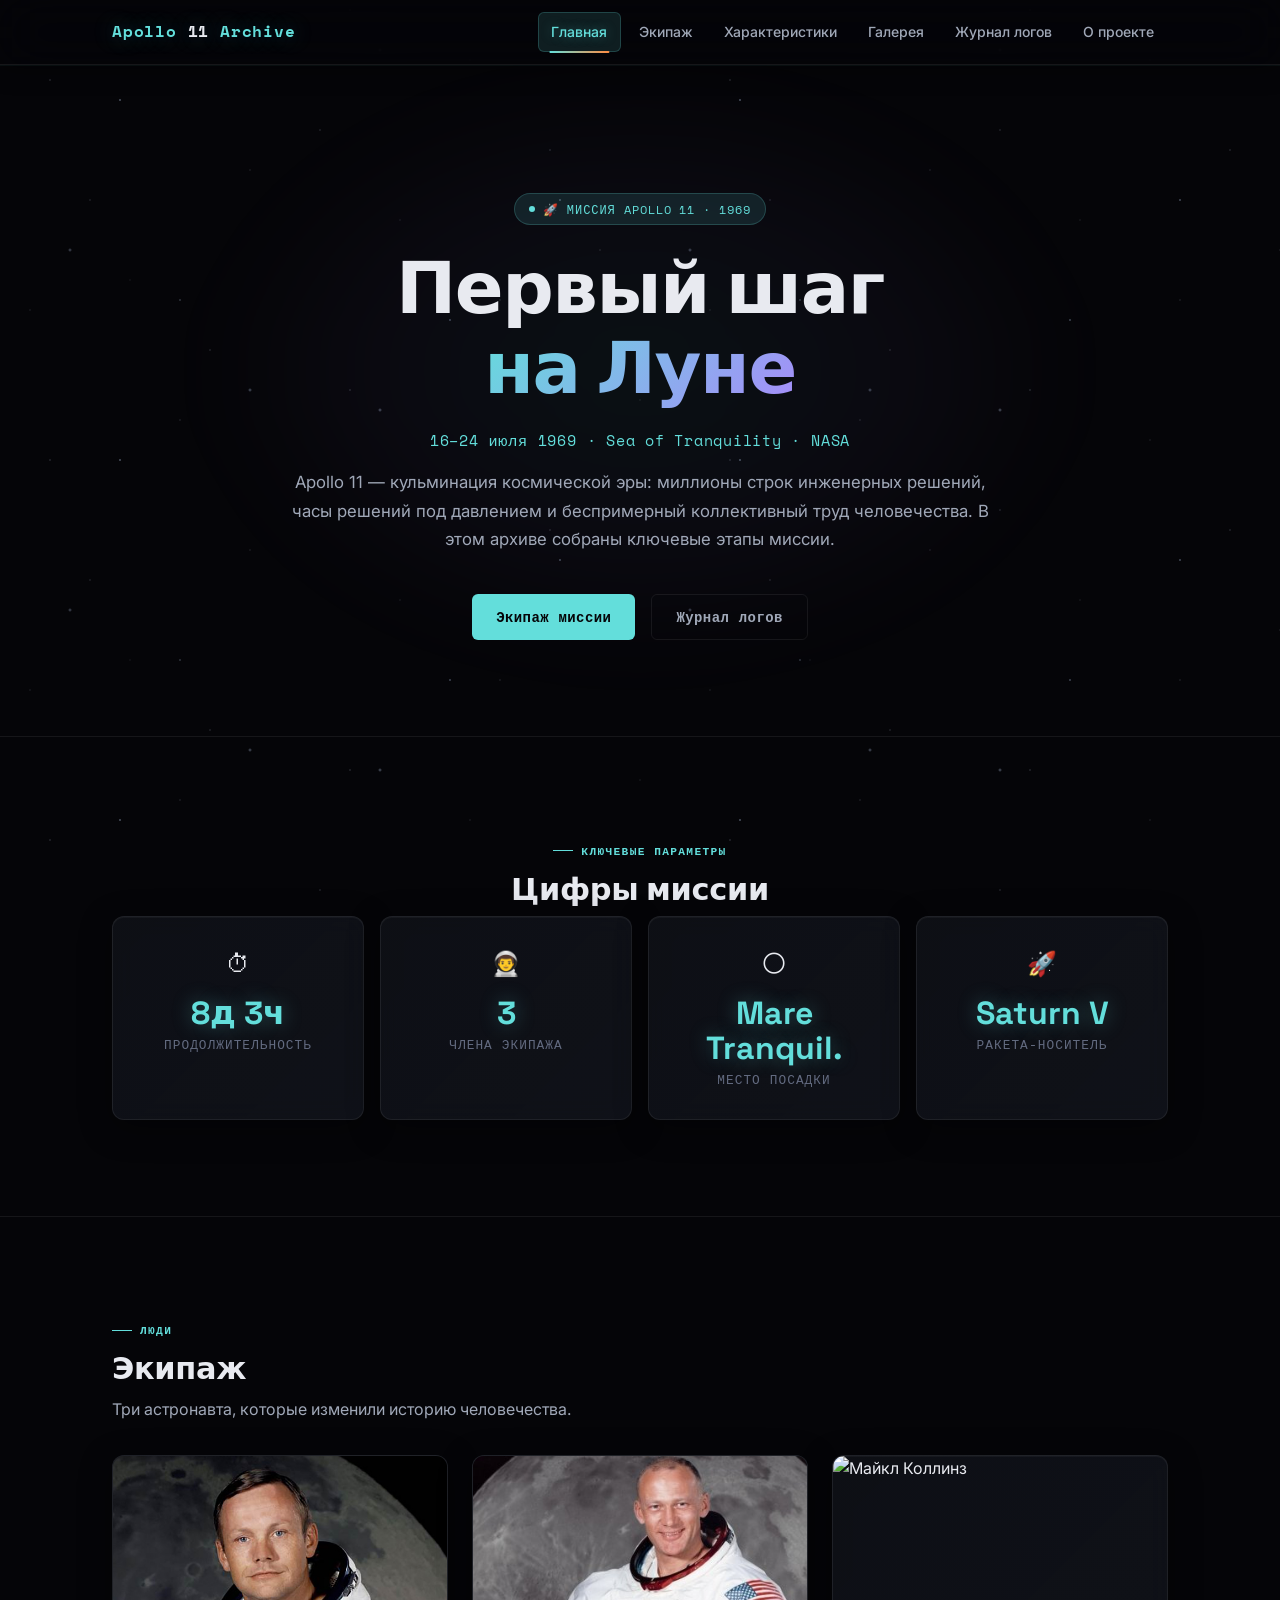
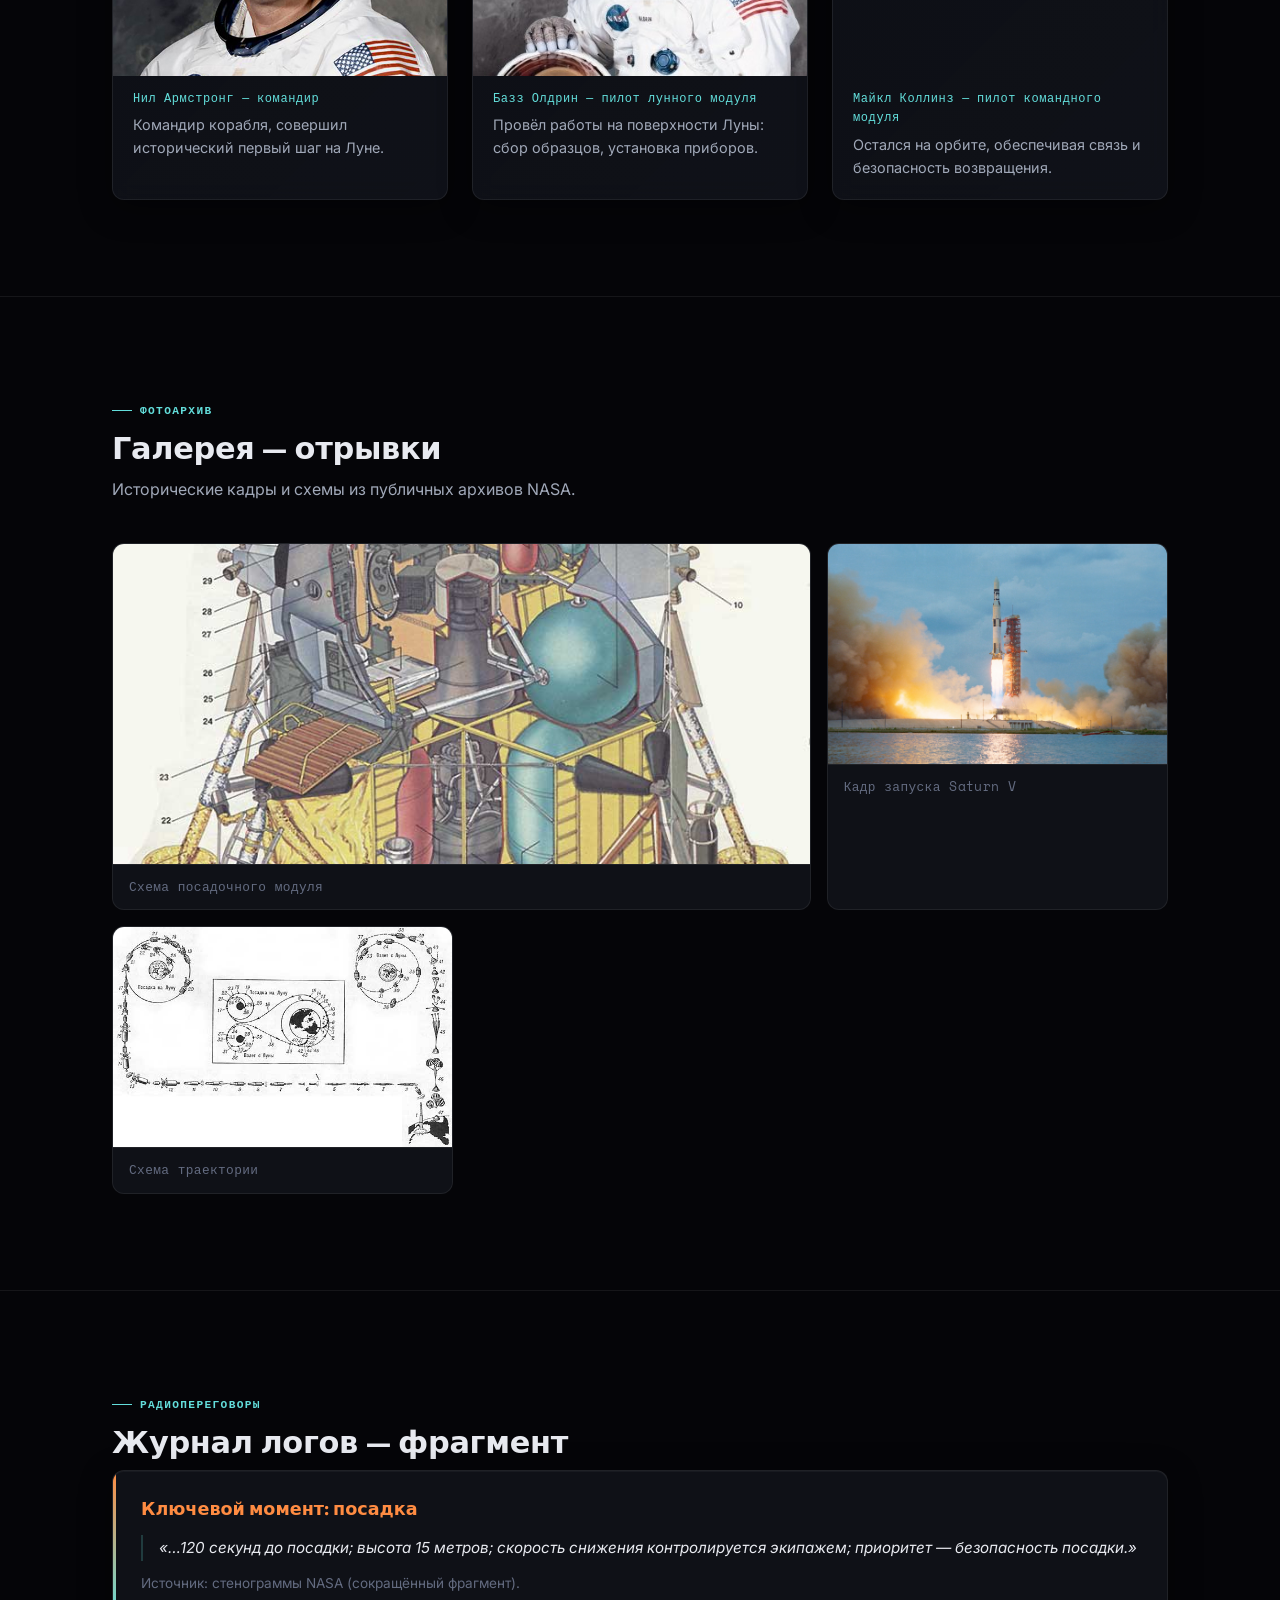
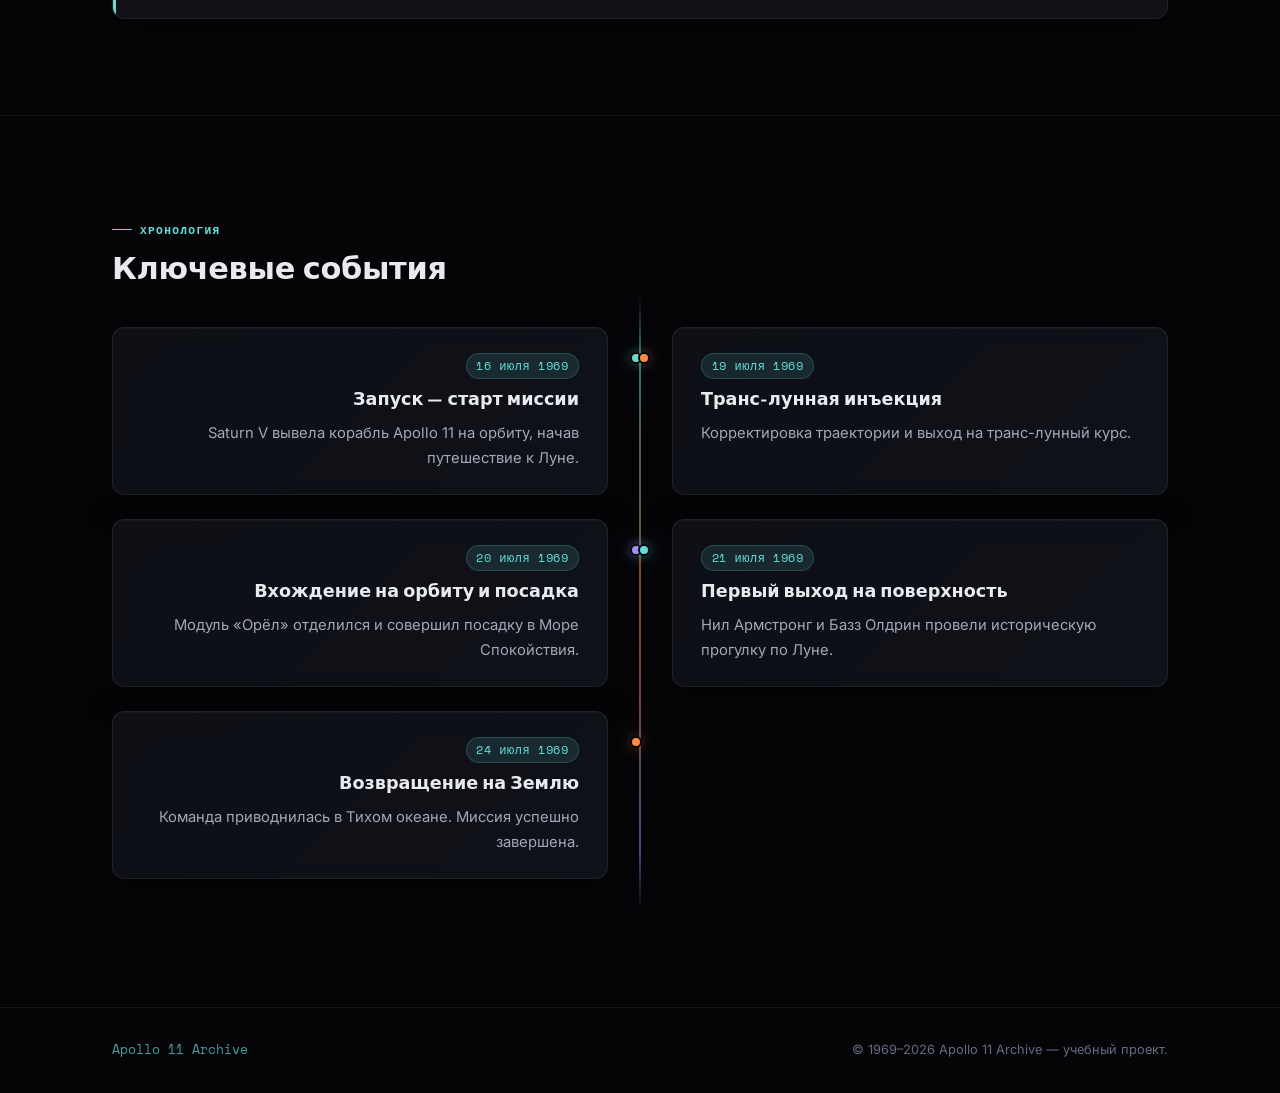
==== commit a3b2f23d: "Полностью изменил дизайн" ====
--- a/public/index.html
+++ b/public/index.html
@@ -3,23 +3,29 @@
 <head>
   <meta charset="utf-8" />
   <meta name="viewport" content="width=device-width,initial-scale=1,viewport-fit=cover" />
-  <meta name="color-scheme" content="light dark" />
-  <meta name="theme-color" content="#0B0C10" />
-  <meta name="apple-mobile-web-app-capable" content="yes" />
-  <meta name="apple-mobile-web-app-status-bar-style" content="black-translucent" />
+  <meta name="color-scheme" content="dark" />
+  <meta name="theme-color" content="#050508" />
+  <meta name="description" content="Apollo 11 Archive — полная хронология, экипаж, технические характеристики и логи миссии 1969 года." />
   <title>Хронология миссии Apollo 11 — Apollo 11 Archive</title>
+  <link rel="preconnect" href="https://fonts.googleapis.com">
+  <link rel="preconnect" href="https://fonts.gstatic.com" crossorigin>
+  <link href="https://fonts.googleapis.com/css2?family=Inter:wght@300;400;500;600;700&family=Space+Grotesk:wght@400;500;600;700&family=Space+Mono:wght@400;700&display=swap" rel="stylesheet">
   <link rel="stylesheet" href="src/style.css">
-  <link rel="icon" href="favicon.svg" type="image/svg+xml">
-  <link rel="icon" href="favicon.ico" sizes="any">
-  <link rel="apple-touch-icon" href="favicon.svg">
+  <link rel="icon" href="Favicon.svg" type="image/svg+xml">
+  <link rel="icon" href="Favicon.ico" sizes="any">
 </head>
 <body>
+
+  <!-- CSS-only burger toggle -->
+  <input type="checkbox" id="nav-toggle" class="nav-toggle" aria-hidden="true">
+
   <header class="site-header" role="banner">
     <div class="container header-inner">
-      <div class="logo" aria-hidden="false">Apollo 11 Archive</div>
+      <a class="logo" href="index.html">Apollo<span> 11</span> Archive</a>
+
       <nav class="site-nav" aria-label="Основная навигация">
         <ul>
-          <li><a href="index.html">Главная</a></li>
+          <li><a class="active" href="index.html" aria-current="page">Главная</a></li>
           <li><a href="crew.html">Экипаж</a></li>
           <li><a href="tech.html">Характеристики</a></li>
           <li><a href="gallery.html">Галерея</a></li>
@@ -27,28 +33,87 @@
           <li><a href="about.html">О проекте</a></li>
         </ul>
       </nav>
+
+      <label for="nav-toggle" class="burger" aria-label="Открыть меню">
+        <span></span><span></span><span></span>
+      </label>
     </div>
   </header>
 
+  <!-- Mobile drawer -->
+  <nav class="nav-drawer" aria-label="Мобильная навигация">
+    <ul>
+      <li><a class="active" href="index.html">Главная</a></li>
+      <li><a href="crew.html">Экипаж</a></li>
+      <li><a href="tech.html">Характеристики</a></li>
+      <li><a href="gallery.html">Галерея</a></li>
+      <li><a href="logs.html">Журнал логов</a></li>
+      <li><a href="about.html">О проекте</a></li>
+    </ul>
+  </nav>
+
   <main>
+
+    <!-- ── Hero ── -->
     <section class="hero" aria-labelledby="hero-title">
       <div class="container">
-        <h1 id="hero-title">Хронология миссии Apollo 11</h1>
-        <h2 class="hero-sub">Первое высадка человека на Луну — шаг в историю науки и техники</h2>
+        <div class="hero-badge">🚀 Миссия Apollo 11 · 1969</div>
+        <h1 id="hero-title">
+          Первый шаг<br><em>на Луне</em>
+        </h1>
+        <p class="hero-sub">16–24 июля 1969 · Sea of Tranquility · NASA</p>
         <p class="lead">
-          Apollo 11 — кульминация космической эры: миллионы строк инженерных решений, часы смелых решений и беспримерный коллективный труд.
-          В этом архиве собраны ключевые этапы миссии в хронологическом порядке.
+          Apollo 11 — кульминация космической эры: миллионы строк инженерных решений,
+          часы решений под давлением и беспримерный коллективный труд человечества.
+          В этом архиве собраны ключевые этапы миссии.
         </p>
-      </div>
-    </section>
-
+        <div class="hero-cta">
+          <a class="btn btn-primary" href="crew.html">Экипаж миссии</a>
+          <a class="btn btn-ghost" href="logs.html">Журнал логов</a>
+        </div>
+      </div>
+    </section>
+
+    <!-- ── Stats ── -->
+    <section class="stats-section" aria-labelledby="stats-title">
+      <div class="container">
+        <p class="section-tag">Ключевые параметры</p>
+        <h2 id="stats-title" class="section-title">Цифры миссии</h2>
+
+        <div class="stats-grid">
+          <article class="glass-card stat-card">
+            <div class="stat-icon">⏱</div>
+            <h3>8д 3ч</h3>
+            <p>Продолжительность</p>
+          </article>
+          <article class="glass-card stat-card">
+            <div class="stat-icon">👨‍🚀</div>
+            <h3>3</h3>
+            <p>Члена экипажа</p>
+          </article>
+          <article class="glass-card stat-card">
+            <div class="stat-icon">🌕</div>
+            <h3>Mare<br>Tranquil.</h3>
+            <p>Место посадки</p>
+          </article>
+          <article class="glass-card stat-card">
+            <div class="stat-icon">🚀</div>
+            <h3>Saturn V</h3>
+            <p>Ракета-носитель</p>
+          </article>
+        </div>
+      </div>
+    </section>
+
+    <!-- ── Crew ── -->
     <section class="crew-section" aria-labelledby="crew-title">
       <div class="container">
-        <h2 id="crew-title">Экипаж</h2>
-        <p class="section-lead">Команда миссии Apollo 11 — опытные астронавты, каждый со своей ролью и вкладом в успех полёта.</p>
+        <p class="section-tag">Люди</p>
+        <h2 id="crew-title" class="section-title">Экипаж</h2>
+        <p class="section-lead">Три астронавта, которые изменили историю человечества.</p>
 
         <div class="crew-list">
-          <article class="crew-member">
+          <article class="glass-card crew-member">
             <figure>
               <img src="images/Armstrong.jpg" alt="Нил Армстронг" loading="lazy">
               <figcaption>Нил Армстронг — командир</figcaption>
@@ -56,7 +121,7 @@
             <p>Командир корабля, совершил исторический первый шаг на Луне.</p>
           </article>
 
-          <article class="crew-member">
+          <article class="glass-card crew-member">
             <figure>
               <img src="images/Aldrin.jpg" alt="Базз Олдрин" loading="lazy">
               <figcaption>Базз Олдрин — пилот лунного модуля</figcaption>
@@ -64,70 +129,50 @@
             <p>Провёл работы на поверхности Луны: сбор образцов, установка приборов.</p>
           </article>
 
-          <article class="crew-member">
+          <article class="glass-card crew-member">
             <figure>
               <img src="images/Collins.jpg" alt="Майкл Коллинз" loading="lazy">
               <figcaption>Майкл Коллинз — пилот командного модуля</figcaption>
             </figure>
-            <p>Остался на орбите Луны, обеспечивая связь и безопасность возвращения экипажа.</p>
-          </article>
-        </div>
-      </div>
-    </section>
-
-    <section class="stats-section" aria-labelledby="stats-title">
-      <div class="container">
-        <h2 id="stats-title">Ключевые параметры миссии</h2>
-        <div class="stats-grid">
-          <article class="stat-card">
-            <h3>Продолжительность</h3>
-            <p>8 дней, 3 часа, 18 минут</p>
-          </article>
-          <article class="stat-card">
-            <h3>Команда</h3>
-            <p>3 человека</p>
-          </article>
-          <article class="stat-card">
-            <h3>Место посадки</h3>
-            <p>Море Спокойствия</p>
-          </article>
-          <article class="stat-card">
-            <h3>Ракета</h3>
-            <p>Saturn V</p>
-          </article>
-        </div>
-      </div>
-    </section>
-
-    <section class="gallery-section" aria-labelledby="gallery-title">
-      <div class="container">
-        <h2 id="gallery-title">Галерея — отрывки</h2>
-        <p class="section-lead">Небольшая подборка исторических кадров и схем из публичных архивов.</p>
+            <p>Остался на орбите, обеспечивая связь и безопасность возвращения.</p>
+          </article>
+        </div>
+      </div>
+    </section>
+
+    <!-- ── Gallery preview ── -->
+    <section class="gallery-section" aria-labelledby="gallery-prev-title">
+      <div class="container">
+        <p class="section-tag">Фотоархив</p>
+        <h2 id="gallery-prev-title" class="section-title">Галерея — отрывки</h2>
+        <p class="section-lead">Исторические кадры и схемы из публичных архивов NASA.</p>
 
         <div class="gallery-grid">
           <figure>
-            <img src="images/Appolo-11-module.jpg" alt="Посадочный модуль Apollo 11">
+            <img src="images/Appolo-11-module.jpg" alt="Посадочный модуль Apollo 11" loading="lazy">
             <figcaption>Схема посадочного модуля</figcaption>
           </figure>
 
           <figure>
-            <img src="images/Saturn-V.jpg" alt="Запуск ракеты Saturn V">
+            <img src="images/Saturn-V.jpg" alt="Запуск ракеты Saturn V" loading="lazy">
             <figcaption>Кадр запуска Saturn V</figcaption>
           </figure>
 
           <figure>
-            <img src="images/Trajectory%20diagram.jpg" alt="Схема траектории полёта">
+            <img src="images/Trajectory diagram.jpg" alt="Схема траектории полёта" loading="lazy">
             <figcaption>Схема траектории</figcaption>
           </figure>
         </div>
       </div>
     </section>
 
-    <section class="logs-section" aria-labelledby="logs-title">
-      <div class="container">
-        <h2 id="logs-title">Журнал логов — фрагты</h2>
-        <article class="log-excerpt">
-          <h3>Ключевой фрагмент: посадка</h3>
+    <!-- ── Logs excerpt ── -->
+    <section class="logs-section" aria-labelledby="log-title">
+      <div class="container">
+        <p class="section-tag">Радиопереговоры</p>
+        <h2 id="log-title" class="section-title">Журнал логов — фрагмент</h2>
+        <article class="log-excerpt glass-card">
+          <h3>Ключевой момент: посадка</h3>
           <blockquote>
             «…120 секунд до посадки; высота 15 метров; скорость снижения контролируется экипажем; приоритет — безопасность посадки.»
           </blockquote>
@@ -136,49 +181,54 @@
       </div>
     </section>
 
+    <!-- ── Timeline ── -->
     <section class="timeline-section" aria-labelledby="timeline-title">
       <div class="container">
-        <h2 id="timeline-title">Хронология</h2>
+        <p class="section-tag">Хронология</p>
+        <h2 id="timeline-title" class="section-title">Ключевые события</h2>
 
         <div class="timeline" role="list">
-          <article class="timeline-item" role="listitem">
+          <article class="glass-card timeline-item" role="listitem">
             <time datetime="1969-07-16" class="t-date">16 июля 1969</time>
             <h3>Запуск — старт миссии</h3>
-            <p>Ракета-носитель Saturn V вывела корабль Apollo 11 на орбиту, начав путешествие к Луне.</p>
-          </article>
-
-          <article class="timeline-item" role="listitem">
+            <p>Saturn V вывела корабль Apollo 11 на орбиту, начав путешествие к Луне.</p>
+          </article>
+
+          <article class="glass-card timeline-item" role="listitem">
             <time datetime="1969-07-19" class="t-date">19 июля 1969</time>
             <h3>Транс-лунная инъекция</h3>
-            <p>Корректировка траектории и выход на транс-лунную траекторию, направляющую корабль к Луне.</p>
-          </article>
-
-          <article class="timeline-item" role="listitem">
+            <p>Корректировка траектории и выход на транс-лунный курс.</p>
+          </article>
+
+          <article class="glass-card timeline-item" role="listitem">
             <time datetime="1969-07-20" class="t-date">20 июля 1969</time>
-            <h3>Вхождение на лунную орбиту и посадка</h3>
-            <p>Модуль «Орел» отделился и совершил посадку в районе Моря Спокойствия.</p>
-          </article>
-
-          <article class="timeline-item" role="listitem">
+            <h3>Вхождение на орбиту и посадка</h3>
+            <p>Модуль «Орёл» отделился и совершил посадку в Море Спокойствия.</p>
+          </article>
+
+          <article class="glass-card timeline-item" role="listitem">
             <time datetime="1969-07-21" class="t-date">21 июля 1969</time>
-            <h3>Первый выход на поверхность Луны</h3>
-            <p>Нил Армстронг и Базз Олдрин провели историческую прогулку по лунной поверхности.</p>
-          </article>
-
-          <article class="timeline-item" role="listitem">
+            <h3>Первый выход на поверхность</h3>
+            <p>Нил Армстронг и Базз Олдрин провели историческую прогулку по Луне.</p>
+          </article>
+
+          <article class="glass-card timeline-item" role="listitem">
             <time datetime="1969-07-24" class="t-date">24 июля 1969</time>
             <h3>Возвращение на Землю</h3>
-            <p>Команда благополучно приводнилась в Тихом океане; миссия успешно завершена.</p>
-          </article>
-        </div>
-      </div>
-    </section>
+            <p>Команда приводнилась в Тихом океане. Миссия успешно завершена.</p>
+          </article>
+        </div>
+      </div>
+    </section>
+
   </main>
 
   <footer class="site-footer" role="contentinfo">
     <div class="container">
+      <span class="footer-logo">Apollo 11 Archive</span>
       <small>© 1969–2026 Apollo 11 Archive — учебный проект.</small>
     </div>
   </footer>
+
 </body>
 </html>
--- a/public/src/style.css
+++ b/public/src/style.css
@@ -1,1457 +1,1251 @@
-/* Reset / base */
-:root{
-  --bg:#0B0C10;
-  --text:#C5C6C7;
-  --muted:#9AA0A6;
-  --accent:#66FCF1;
-  --accent-2:#FF8A42;
-  --container-max:1100px;
-  --gap:1.25rem;
-  --mono:ui-monospace, SFMono-Regular, Menlo, Monaco, "Roboto Mono", "Liberation Mono", monospace;
-  --sans:system-ui, -apple-system, "Segoe UI", Roboto, "Helvetica Neue", Arial, "Noto Sans", "Apple Color Emoji", "Segoe UI Emoji", "Segoe UI Symbol", sans-serif;
-}
-
-/* Support for light mode */
-@media (prefers-color-scheme: light) {
-  :root {
-    --bg: #FFFFFF;
-    --text: #1F2833;
-    --muted: #555555;
-    --accent: #00897B;
-    --accent-2: #FF5722;
-  }
-}
-
-*,
-*::before,
-*::after { 
-  box-sizing: border-box;
-  -webkit-tap-highlight-color: transparent;
-}
-
-html,body{
-  height:100%;
-  margin:0;
-  background-color:var(--bg);
+/* ============================================================
+   Apollo 11 Archive — Premium Dark Theme (Pure CSS, zero JS)
+   Fonts: Inter · Space Grotesk · Space Mono
+   ============================================================ */
+
+@import url('https://fonts.googleapis.com/css2?family=Inter:wght@300;400;500;600;700&family=Space+Grotesk:wght@400;500;600;700&family=Space+Mono:wght@400;700&display=swap');
+
+/* ── Design Tokens ─────────────────────────────────────────── */
+:root {
+  --bg:            #050508;
+  --bg-2:          #0a0b0f;
+  --surface:       #0f1117;
+  --surface-2:     #141720;
+  --border:        rgba(255,255,255,0.07);
+  --border-accent: rgba(99,222,219,0.25);
+
+  --text:          #e8eaf0;
+  --text-2:        #a0a8b8;
+  --text-3:        #636b80;
+
+  --cyan:          #63dedb;
+  --cyan-dim:      rgba(99,222,219,0.12);
+  --cyan-glow:     rgba(99,222,219,0.35);
+  --cyan-border:   rgba(99,222,219,0.20);
+
+  --orange:        #ff8c42;
+  --orange-dim:    rgba(255,140,66,0.12);
+  --orange-glow:   rgba(255,140,66,0.35);
+
+  --purple:        #a78bfa;
+  --purple-dim:    rgba(167,139,250,0.10);
+
+  --font-sans: 'Inter', system-ui, -apple-system, sans-serif;
+  --font-head: 'Space Grotesk', system-ui, sans-serif;
+  --font-mono: 'Space Mono', 'Roboto Mono', monospace;
+
+  --container: 1120px;
+  --radius-sm: 6px;
+  --radius:    12px;
+  --radius-lg: 20px;
+
+  --ease: cubic-bezier(0.22,1,0.36,1);
+  --t1: 180ms;
+  --t2: 300ms;
+  --t3: 500ms;
+}
+
+/* ── Reset ──────────────────────────────────────────────────── */
+*,*::before,*::after { box-sizing:border-box; -webkit-tap-highlight-color:transparent; margin:0; padding:0; }
+html { scroll-behavior:smooth; -webkit-text-size-adjust:100%; }
+
+body {
+  min-height:100vh;
+  background:var(--bg);
   color:var(--text);
-  font-family:var(--sans);
+  font-family:var(--font-sans);
+  font-size:1rem;
+  line-height:1.6;
   -webkit-font-smoothing:antialiased;
   -moz-osx-font-smoothing:grayscale;
-  -webkit-text-size-adjust: 100%;
-  line-height:1.45;
-  overflow-x: hidden;
-  word-break: break-word;
-  -webkit-word-break: break-word;
-}
-
-img, picture, video { 
-  max-width:100%; 
-  display:block;
-  -webkit-user-select: none;
-  user-select: none;
-  height: auto;
-}
-
-svg {
-  max-width: 100%;
-  height: auto;
-}
-
-.container{
+  overflow-x:hidden;
+}
+
+img,picture,video { max-width:100%; display:block; height:auto; }
+a { color:inherit; text-decoration:none; }
+ul,ol { list-style:none; }
+
+/* ── CSS Stars Background (no JS) ──────────────────────────── */
+body::before,
+body::after {
+  content:'';
+  position:fixed;
+  inset:0;
+  pointer-events:none;
+  z-index:0;
+}
+
+/* Layer 1: small faint stars */
+body::before {
+  background-image:
+    radial-gradient(1px 1px at  50px  80px, rgba(220,230,255,0.35), transparent),
+    radial-gradient(1px 1px at 180px  40px, rgba(220,230,255,0.25), transparent),
+    radial-gradient(1px 1px at 320px 130px, rgba(220,230,255,0.30), transparent),
+    radial-gradient(1px 1px at 470px  60px, rgba(220,230,255,0.20), transparent),
+    radial-gradient(1px 1px at  90px 200px, rgba(220,230,255,0.28), transparent),
+    radial-gradient(1px 1px at 250px 170px, rgba(220,230,255,0.22), transparent),
+    radial-gradient(1px 1px at 400px 220px, rgba(220,230,255,0.18), transparent),
+    radial-gradient(1px 1px at 550px 150px, rgba(220,230,255,0.32), transparent),
+    radial-gradient(1px 1px at 130px 280px, rgba(220,230,255,0.15), transparent),
+    radial-gradient(1px 1px at 600px 250px, rgba(220,230,255,0.26), transparent),
+    radial-gradient(1px 1px at  30px 310px, rgba(220,230,255,0.20), transparent),
+    radial-gradient(1px 1px at 500px 300px, rgba(220,230,255,0.24), transparent),
+    radial-gradient(1px 1px at 210px 350px, rgba(220,230,255,0.30), transparent),
+    radial-gradient(1px 1px at 640px  20px, rgba(220,230,255,0.18), transparent),
+    radial-gradient(1px 1px at 350px  10px, rgba(220,230,255,0.35), transparent);
+  background-size:680px 380px;
+  animation:twinkle1 6s ease-in-out infinite alternate;
+}
+
+/* Layer 2: brighter fewer stars */
+body::after {
+  background-image:
+    radial-gradient(1.5px 1.5px at 120px 100px, rgba(200,220,255,0.50), transparent),
+    radial-gradient(2px   2px   at 380px  50px, rgba(200,220,255,0.40), transparent),
+    radial-gradient(1.5px 1.5px at 560px 200px, rgba(200,220,255,0.45), transparent),
+    radial-gradient(2px   2px   at  70px 250px, rgba(200,220,255,0.35), transparent),
+    radial-gradient(1.5px 1.5px at 450px 320px, rgba(200,220,255,0.42), transparent),
+    radial-gradient(2px   2px   at 250px  30px, rgba(200,220,255,0.38), transparent),
+    radial-gradient(1.5px 1.5px at 180px 300px, rgba(200,220,255,0.30), transparent);
+  background-size:620px 360px;
+  animation:twinkle2 8s ease-in-out infinite alternate;
+}
+
+@keyframes twinkle1 {
+  0%   { opacity:0.5; }
+  100% { opacity:0.85; }
+}
+@keyframes twinkle2 {
+  0%   { opacity:0.4; }
+  100% { opacity:0.7; }
+}
+
+/* ── Scrollbar ──────────────────────────────────────────────── */
+::-webkit-scrollbar { width:6px; }
+::-webkit-scrollbar-track { background:var(--bg); }
+::-webkit-scrollbar-thumb { background:rgba(99,222,219,0.25); border-radius:3px; }
+::-webkit-scrollbar-thumb:hover { background:rgba(99,222,219,0.45); }
+
+/* ── Layout ─────────────────────────────────────────────────── */
+.container {
   width:100%;
-  max-width:var(--container-max);
+  max-width:var(--container);
   margin:0 auto;
-  padding:0 clamp(0.6rem, 3vw, 1rem);
-  padding-left: clamp(0.6rem, 3vw, 1rem);
-  padding-right: clamp(0.6rem, 3vw, 1rem);
-}
-
-/* Header */
-.site-header{
-  border-bottom:1px solid rgba(255,255,255,0.03);
+  padding:0 clamp(1rem,4vw,2rem);
+}
+
+main,footer { position:relative; z-index:1; }
+
+/* ── Burger Checkbox Hack (pure CSS) ────────────────────────── */
+.nav-toggle { display:none; }        /* hidden checkbox */
+
+/* ── Header ─────────────────────────────────────────────────── */
+.site-header {
   position:sticky;
   top:0;
-  background:linear-gradient(to bottom, rgba(11,12,16,0.96), rgba(11,12,16,0.9));
-  z-index:20;
-  padding-top: max(0, env(safe-area-inset-top));
-}
-.header-inner{
+  z-index:100;
+  padding-top:env(safe-area-inset-top,0px);
+  background:rgba(5,5,8,0.78);
+  backdrop-filter:blur(24px) saturate(180%);
+  -webkit-backdrop-filter:blur(24px) saturate(180%);
+  border-bottom:1px solid var(--border);
+  box-shadow:0 1px 0 rgba(99,222,219,0.05),0 4px 24px rgba(0,0,0,0.4);
+}
+
+.header-inner {
   display:flex;
   align-items:center;
   justify-content:space-between;
-  gap:var(--gap);
-  padding:0.9rem max(1rem, env(safe-area-inset-left)) 0.9rem max(1rem, env(safe-area-inset-right));
-}
-
-.logo{
-  font-family:var(--mono);
-  color:var(--accent);
-  letter-spacing:0.06em;
-  font-weight:700;
-  font-size:1.05rem;
+  gap:1rem;
+  height:64px;
+}
+
+/* Logo */
+.logo {
+  font-family:var(--font-mono);
+  font-size:1rem;
+  font-weight:700;
+  letter-spacing:0.05em;
+  color:var(--cyan);
   white-space:nowrap;
+  text-shadow:0 0 20px var(--cyan-glow);
+  transition:text-shadow var(--t2) var(--ease);
+  flex-shrink:0;
+}
+.logo span { color:var(--text); }
+.logo:hover { text-shadow:0 0 30px var(--cyan-glow),0 0 60px rgba(99,222,219,0.2); }
+
+/* Nav desktop */
+.site-nav { display:flex; align-items:center; }
+
+.site-nav ul {
+  display:flex;
+  align-items:center;
+  gap:0.25rem;
+}
+
+.site-nav a {
+  position:relative;
+  display:flex;
+  align-items:center;
+  padding:0.45rem 0.85rem;
+  font-size:0.875rem;
+  font-weight:500;
+  color:var(--text-2);
+  border-radius:var(--radius-sm);
+  transition:color var(--t1) var(--ease),background var(--t1) var(--ease),
+             transform var(--t1) var(--ease),box-shadow var(--t2) var(--ease);
+  white-space:nowrap;
+  min-height:40px;
+}
+
+.site-nav a::after {
+  content:'';
+  position:absolute;
+  left:50%; bottom:-1px;
+  width:0; height:2px;
+  background:linear-gradient(90deg,var(--cyan),var(--orange));
+  transform:translateX(-50%);
+  border-radius:2px;
+  transition:width var(--t2) var(--ease);
+}
+
+.site-nav a:hover,
+.site-nav a.active { color:var(--text); background:var(--cyan-dim); }
+
+.site-nav a:hover::after,
+.site-nav a.active::after { width:calc(100% - 24px); }
+
+.site-nav a.active {
+  color:var(--cyan);
+  text-shadow:0 0 12px var(--cyan-glow);
+  box-shadow:0 0 0 1px var(--cyan-border) inset;
+}
+
+/* Burger label */
+.burger {
+  display:none;
+  flex-direction:column;
+  justify-content:center;
+  gap:5px;
+  width:40px; height:40px;
+  background:var(--surface);
+  border-radius:var(--radius-sm);
+  cursor:pointer;
+  padding:8px;
+  transition:background var(--t1) var(--ease);
+  border:1px solid var(--border);
+}
+
+.burger span {
+  display:block;
+  height:2px;
+  background:var(--text-2);
+  border-radius:2px;
+  transition:transform var(--t2) var(--ease),opacity var(--t1) var(--ease),background var(--t1) var(--ease);
+}
+
+.burger:hover { background:var(--surface-2); }
+.burger:hover span { background:var(--cyan); }
+
+/* Burger → X animation via checkbox */
+.nav-toggle:checked ~ .site-header .burger span:nth-child(1) { transform:translateY(7px) rotate(45deg); background:var(--cyan); }
+.nav-toggle:checked ~ .site-header .burger span:nth-child(2) { opacity:0; transform:scaleX(0); }
+.nav-toggle:checked ~ .site-header .burger span:nth-child(3) { transform:translateY(-7px) rotate(-45deg); background:var(--cyan); }
+
+/* Nav drawer (mobile) */
+.nav-drawer {
+  position:fixed;
+  top:65px; left:0; right:0;
+  z-index:99;
+  background:rgba(5,5,8,0.97);
+  backdrop-filter:blur(24px);
+  -webkit-backdrop-filter:blur(24px);
+  border-bottom:1px solid var(--border);
+  padding:1rem;
+  transform:translateY(-120%);
+  opacity:0;
+  transition:transform var(--t3) var(--ease),opacity var(--t2) var(--ease);
+  pointer-events:none;
+}
+
+.nav-drawer ul {
+  display:flex;
+  flex-direction:column;
+  gap:0.25rem;
+}
+
+.nav-drawer a {
+  display:block;
+  padding:0.75rem 1rem;
+  border-radius:var(--radius-sm);
+  font-size:0.95rem;
+  font-weight:500;
+  color:var(--text-2);
+  transition:color var(--t1),background var(--t1);
+}
+
+.nav-drawer a:hover,
+.nav-drawer a.active { color:var(--cyan); background:var(--cyan-dim); }
+
+/* Show drawer when checkbox is checked */
+.nav-toggle:checked ~ .nav-drawer {
+  transform:translateY(0);
+  opacity:1;
+  pointer-events:auto;
+}
+
+/* ── Hero ───────────────────────────────────────────────────── */
+.hero {
+  position:relative;
+  padding:clamp(4rem,12vw,8rem) 0 clamp(3rem,8vw,6rem);
+  text-align:center;
   overflow:hidden;
-  text-overflow:ellipsis;
-}
-
-/* Nav */
-.site-nav ul{
-  list-style:none;
+}
+
+/* Nebula glow (CSS only) */
+.hero::before {
+  content:'';
+  position:absolute;
+  top:50%; left:50%;
+  width:900px; height:600px;
+  transform:translate(-50%,-55%);
+  background:radial-gradient(ellipse at center,
+    rgba(99,222,219,0.06) 0%,
+    rgba(167,139,250,0.04) 40%,
+    transparent 70%
+  );
+  filter:blur(40px);
+  pointer-events:none;
+  animation:nebulaBreath 8s ease-in-out infinite;
+}
+
+@keyframes nebulaBreath {
+  0%,100% { opacity:0.7; transform:translate(-50%,-55%) scale(1); }
+  50%     { opacity:1;   transform:translate(-50%,-55%) scale(1.1); }
+}
+
+.hero-badge {
+  display:inline-flex;
+  align-items:center;
+  gap:0.5rem;
+  padding:0.35rem 0.85rem;
+  background:var(--cyan-dim);
+  border:1px solid var(--cyan-border);
+  border-radius:100px;
+  font-family:var(--font-mono);
+  font-size:0.75rem;
+  color:var(--cyan);
+  letter-spacing:0.08em;
+  text-transform:uppercase;
+  margin-bottom:1.5rem;
+  animation:fadeUp 0.6s var(--ease) both;
+}
+
+.hero-badge::before {
+  content:'';
+  width:6px; height:6px;
+  border-radius:50%;
+  background:var(--cyan);
+  animation:blink 2s ease-in-out infinite;
+}
+
+@keyframes blink {
+  0%,100% { opacity:1; }
+  50%     { opacity:0.3; }
+}
+
+.hero h1 {
+  font-family:var(--font-head);
+  font-size:clamp(2rem,6vw,4.5rem);
+  font-weight:700;
+  line-height:1.1;
+  letter-spacing:-0.02em;
+  color:var(--text);
+  margin-bottom:1.25rem;
+  animation:fadeUp 0.6s var(--ease) 0.1s both;
+}
+
+.hero h1 em {
+  font-style:normal;
+  background:linear-gradient(135deg,var(--cyan),var(--purple));
+  -webkit-background-clip:text;
+  background-clip:text;
+  -webkit-text-fill-color:transparent;
+}
+
+.hero-sub {
+  font-family:var(--font-mono);
+  font-size:clamp(0.8rem,2vw,0.95rem);
+  color:var(--cyan);
+  font-weight:400;
+  letter-spacing:0.05em;
+  margin-bottom:1rem;
+  animation:fadeUp 0.6s var(--ease) 0.15s both;
+}
+
+.lead {
+  max-width:64ch;
+  margin:0 auto 2.5rem;
+  color:var(--text-2);
+  font-size:clamp(0.9rem,2vw,1.05rem);
+  line-height:1.7;
+  animation:fadeUp 0.6s var(--ease) 0.2s both;
+}
+
+.hero-cta {
   display:flex;
   gap:1rem;
-  margin:0;
-  padding:0;
+  justify-content:center;
+  flex-wrap:wrap;
+  animation:fadeUp 0.6s var(--ease) 0.3s both;
+}
+
+@keyframes fadeUp {
+  from { opacity:0; transform:translateY(24px); }
+  to   { opacity:1; transform:translateY(0); }
+}
+
+/* ── Buttons ─────────────────────────────────────────────────── */
+.btn {
+  display:inline-flex;
   align-items:center;
-}
-.site-nav a{
+  gap:0.5rem;
+  padding:0.7rem 1.5rem;
+  border-radius:var(--radius-sm);
+  font-family:var(--font-mono);
+  font-size:0.875rem;
+  font-weight:700;
+  letter-spacing:0.03em;
+  cursor:pointer;
+  border:none;
+  transition:transform var(--t1) var(--ease),box-shadow var(--t2) var(--ease),
+             opacity var(--t1) var(--ease),background var(--t1) var(--ease);
+}
+
+.btn-primary { background:var(--cyan); color:#050508; }
+.btn-primary:hover { transform:translateY(-2px); box-shadow:0 8px 24px var(--cyan-glow),0 0 0 1px rgba(99,222,219,0.3); }
+
+.btn-ghost { background:transparent; color:var(--text-2); border:1px solid var(--border); }
+.btn-ghost:hover { color:var(--cyan); border-color:var(--cyan-border); background:var(--cyan-dim); transform:translateY(-2px); }
+
+/* ── Section Common ──────────────────────────────────────────── */
+.section-tag {
+  display:inline-flex;
+  align-items:center;
+  gap:0.5rem;
+  font-family:var(--font-mono);
+  font-size:0.7rem;
+  font-weight:700;
+  letter-spacing:0.12em;
+  text-transform:uppercase;
+  color:var(--cyan);
+  margin-bottom:0.75rem;
+}
+
+.section-tag::before {
+  content:'';
+  display:block;
+  width:20px; height:1px;
+  background:var(--cyan);
+}
+
+.section-title {
+  font-family:var(--font-head);
+  font-size:clamp(1.5rem,4vw,2.5rem);
+  font-weight:700;
+  letter-spacing:-0.02em;
   color:var(--text);
-  text-decoration:none;
-  padding:0.5rem 0.75rem;
-  border-radius:6px;
+  line-height:1.2;
+  margin-bottom:0.75rem;
+}
+
+.section-lead {
+  color:var(--text-2);
+  font-size:1rem;
+  line-height:1.7;
+  max-width:60ch;
+  margin-bottom:2.5rem;
+}
+
+section {
+  padding:clamp(3rem,8vw,6rem) 0;
   position:relative;
-  transition:color 180ms ease, background 180ms ease, transform 160ms ease, box-shadow 200ms ease, text-shadow 200ms ease;
-  font-weight:600;
-  min-height: 44px;
-  display: flex;
-  align-items: center;
-  -webkit-user-select: none;
-  user-select: none;
-  -webkit-touch-callout: none;
-}
-.site-nav a:focus{
-  outline:3px solid rgba(102,252,241,0.12);
-  outline-offset:3px;
-}
-
-/* Neon underline and glow on hover/focus */
-.site-nav a::after{
-  content:"";
+  z-index:1;
+}
+
+section + section { border-top:1px solid var(--border); }
+
+/* ── Glass Card ──────────────────────────────────────────────── */
+.glass-card {
+  background:linear-gradient(135deg,rgba(15,17,23,0.9),rgba(20,23,32,0.7));
+  border:1px solid var(--border);
+  border-radius:var(--radius);
+  backdrop-filter:blur(12px);
+  -webkit-backdrop-filter:blur(12px);
+  box-shadow:0 1px 0 rgba(255,255,255,0.04) inset,0 8px 32px rgba(0,0,0,0.4);
+  transition:transform var(--t2) var(--ease),box-shadow var(--t2) var(--ease),border-color var(--t2) var(--ease);
+}
+
+.glass-card:hover {
+  transform:translateY(-4px);
+  border-color:var(--cyan-border);
+  box-shadow:0 1px 0 rgba(255,255,255,0.06) inset,0 16px 48px rgba(0,0,0,0.5),0 0 0 1px rgba(99,222,219,0.08);
+}
+
+/* ── Stats ───────────────────────────────────────────────────── */
+.stats-section .container { text-align:center; }
+
+.stats-grid {
+  display:grid;
+  grid-template-columns:repeat(auto-fit,minmax(200px,1fr));
+  gap:1rem;
+}
+
+.stat-card {
+  padding:1.75rem 1.5rem;
+  text-align:center;
+  position:relative;
+  overflow:hidden;
+}
+
+.stat-card::before {
+  content:'';
   position:absolute;
-  left:12%;
-  right:12%;
-  bottom:-6px;
-  height:2px;
-  background:transparent;
-  border-radius:2px;
-  -webkit-transform:scaleX(0);
-  transform:scaleX(0);
-  -webkit-transform-origin:center left;
-  transform-origin:center left;
+  top:0; left:50%;
+  transform:translateX(-50%);
+  width:60%; height:1px;
+  background:linear-gradient(90deg,transparent,var(--cyan),transparent);
   opacity:0;
-  transition:transform 220ms cubic-bezier(.2,.9,.3,1), opacity 180ms ease, background 180ms ease;
-}
-.site-nav a:hover::after,
-.site-nav a:focus::after{
-  background:linear-gradient(90deg, var(--accent), var(--accent-2));
-  -webkit-transform:scaleX(1);
-  transform:scaleX(1);
-  opacity:1;
-}
-.site-nav a:hover,
-.site-nav a:focus{
-  color:var(--accent);
-  background:transparent;
-  text-shadow:0 0 10px rgba(102,252,241,0.12);
-  box-shadow:0 6px 18px rgba(102,252,241,0.04);
-  -webkit-transform:translateY(-2px) scale(1.02);
-  transform:translateY(-2px) scale(1.02);
-}
-
-/* Hero */
-.hero{
-  padding:clamp(1rem, 5vw, 2.5rem) 0;
-  border-bottom:1px solid rgba(255,255,255,0.02);
-}
-.hero .container{
-  text-align:center;
-  max-width:900px;
-  padding: 0 clamp(0.6rem, 3vw, 1rem);
-}
-.hero h1{
-  margin:0 0 0.5rem 0;
-  font-family:var(--mono);
-  font-weight:700;
-  font-size:clamp(1.2rem, 4vw, 2.6rem);
+  transition:opacity var(--t2) var(--ease);
+}
+
+.stat-card:hover::before { opacity:1; }
+
+.stat-icon { font-size:1.5rem; margin-bottom:0.75rem; }
+
+.stat-card h3 {
+  font-family:var(--font-head);
+  font-size:clamp(1.5rem,3vw,2rem);
+  font-weight:700;
+  color:var(--cyan);
+  text-shadow:0 0 20px var(--cyan-glow);
+  margin-bottom:0.25rem;
+  line-height:1.1;
+}
+
+.stat-card p {
+  font-size:0.8rem;
+  font-family:var(--font-mono);
+  color:var(--text-3);
+  text-transform:uppercase;
+  letter-spacing:0.08em;
+}
+
+/* ── Crew ────────────────────────────────────────────────────── */
+.crew-section { padding:clamp(3rem,8vw,6rem) 0; }
+.crew-section .section-lead { margin-bottom:2rem; }
+
+.crew-list,.crew-grid {
+  display:grid;
+  grid-template-columns:repeat(auto-fit,minmax(280px,1fr));
+  gap:1.5rem;
+}
+
+.crew-member,.crew-card { padding:0; overflow:hidden; }
+
+/* index.html crew-member */
+.crew-member figure { margin:0; overflow:hidden; }
+.crew-member figure img {
+  width:100%; height:220px;
+  object-fit:cover; display:block;
+  transition:transform var(--t3) var(--ease);
+}
+.crew-member:hover figure img { transform:scale(1.05); }
+.crew-member figure figcaption {
+  display:block;
+  padding:0.75rem 1.25rem 0;
+  font-family:var(--font-mono);
+  font-size:0.75rem;
+  color:var(--cyan);
+  letter-spacing:0.05em;
+}
+.crew-member > p {
+  padding:0.4rem 1.25rem 1.25rem;
+  font-size:0.9rem;
+  color:var(--text-2);
+  line-height:1.6;
+}
+
+/* crew.html crew-card */
+.crew-card { cursor:default; }
+.crew-card figure { margin:0; overflow:hidden; }
+.crew-card figure img {
+  width:100%; height:260px;
+  object-fit:cover; display:block;
+  transition:transform var(--t3) var(--ease);
+}
+.crew-card:hover figure img { transform:scale(1.05); }
+.crew-card figure figcaption { display:none; }
+
+.crew-body { padding:1.25rem 1.5rem; }
+
+.crew-role {
+  display:inline-block;
+  font-family:var(--font-mono);
+  font-size:0.7rem;
+  font-weight:700;
+  letter-spacing:0.1em;
+  text-transform:uppercase;
+  color:var(--cyan);
+  background:var(--cyan-dim);
+  border:1px solid var(--cyan-border);
+  border-radius:100px;
+  padding:0.2rem 0.65rem;
+  margin-bottom:0.6rem;
+}
+
+.crew-body h2 {
+  font-family:var(--font-head);
+  font-size:1.15rem;
+  font-weight:700;
   color:var(--text);
-  letter-spacing:0.02em;
-  -webkit-font-smoothing: antialiased;
-}
-.hero-sub{
-  margin:0 0 0.7rem 0;
-  font-family:var(--mono);
-  color:var(--muted);
-  font-size:clamp(0.85rem, 2.5vw, 1rem);
-  font-weight:600;
-  line-height: 1.3;
-}
-.lead{
-  margin:0;
-  color:var(--text);
-  opacity:0.95;
-  max-width:72ch;
-  margin-left:auto;
-  margin-right:auto;
-  font-size:clamp(0.85rem, 2vw, 1rem);
-  -webkit-hyphens: auto;
-  -moz-hyphens: auto;
-  hyphens: auto;
-  line-height: 1.4;
-}
-
-/* Timeline section */
-.timeline-section{
-  padding:2rem 0 3rem 0;
-}
-.timeline-section h2{
-  font-family:var(--mono);
-  font-size:1.1rem;
-  margin:0 0 1rem 0;
-  color:var(--accent);
-}
-
-/* Timeline container */
-.timeline{
+  margin-bottom:0.35rem;
+}
+
+.crew-body h3 {
+  font-family:var(--font-mono);
+  font-size:0.8rem;
+  color:var(--text-3);
+  font-weight:400;
+  margin-bottom:0.6rem;
+}
+
+.crew-body p {
+  font-size:0.9rem;
+  color:var(--text-2);
+  line-height:1.6;
+}
+
+/* ── Timeline ─────────────────────────────────────────────────── */
+.timeline-section { padding:clamp(3rem,8vw,6rem) 0; }
+
+.timeline {
   position:relative;
-  padding:2rem 0;
   display:grid;
   grid-template-columns:1fr;
-  gap:2rem;
-}
-
-/* Central vertical line (desktop center, mobile left) */
-.timeline::before{
-  content:"";
+  gap:1.5rem;
+  padding-left:2.5rem;
+}
+
+.timeline::before {
+  content:'';
   position:absolute;
-  top:0;
-  bottom:0;
-  left:50%;
-  width:3px;
-  background:linear-gradient(to bottom, rgba(102,252,241,0.12), rgba(102,252,241,0.06));
-  -webkit-transform:translateX(-50%);
-  transform:translateX(-50%);
+  left:9px; top:4px; bottom:4px;
+  width:2px;
+  background:linear-gradient(to bottom,transparent,var(--cyan) 10%,var(--orange) 50%,var(--purple) 90%,transparent);
   border-radius:2px;
-  z-index:1;
-}
-
-/* Timeline items */
-.timeline-item{
+  opacity:0.4;
+}
+
+.timeline-item {
   position:relative;
-  padding:1rem 1.25rem;
-  background:linear-gradient(180deg, rgba(255,255,255,0.01), rgba(255,255,255,0.006));
-  border-radius:10px;
-  box-shadow:0 6px 20px rgba(2,4,8,0.5);
+  padding:1.5rem;
+  border-radius:var(--radius);
+}
+
+.timeline-item::before {
+  content:'';
+  position:absolute;
+  left:-2rem; top:1.5rem;
+  width:12px; height:12px;
+  border-radius:50%;
+  background:var(--cyan);
+  border:2px solid var(--bg);
+  box-shadow:0 0 12px var(--cyan-glow),0 0 24px rgba(99,222,219,0.2);
+  transition:transform var(--t2) var(--ease),box-shadow var(--t2) var(--ease);
   z-index:2;
-  max-width:46ch;
-  -webkit-transition: transform 220ms ease, box-shadow 220ms ease;
-  transition: transform 220ms ease, box-shadow 220ms ease;
-  outline-offset: 4px;
-}
-
-.timeline-item:focus {
-  outline: 3px solid rgba(102,252,241,0.12);
-}
-
-/* Dot on the center line */
-.timeline-item::after{
-  content:"";
-  position:absolute;
-  top:1.25rem;
-  left:50%;
-  -webkit-transform:translateX(-50%);
-  transform:translateX(-50%);
-  width:14px;
-  height:14px;
-  background:var(--accent);
-  border:3px solid rgba(11,12,16,0.95);
-  border-radius:50%;
-  box-shadow:0 0 12px rgba(102,252,241,0.12);
-}
-
-/* Date style */
-.t-date{
+}
+
+.timeline-item:hover::before {
+  transform:scale(1.4);
+  box-shadow:0 0 20px var(--cyan-glow),0 0 40px rgba(99,222,219,0.3);
+}
+
+.timeline-item:nth-child(2)::before { background:var(--orange); box-shadow:0 0 12px var(--orange-glow); }
+.timeline-item:nth-child(3)::before { background:var(--purple); box-shadow:0 0 12px rgba(167,139,250,0.5); }
+.timeline-item:nth-child(5)::before { background:var(--orange); box-shadow:0 0 12px var(--orange-glow); }
+
+.t-date {
   display:inline-block;
-  font-family:var(--mono);
-  color:var(--accent);
-  font-weight:700;
-  margin-bottom:0.35rem;
-  font-size:0.95rem;
-}
-
-/* Titles and content in items */
-.timeline-item h3{
-  margin:0 0 0.45rem 0;
-  font-size:1.05rem;
-  font-family:var(--mono);
+  font-family:var(--font-mono);
+  font-size:0.75rem;
+  color:var(--cyan);
+  letter-spacing:0.05em;
+  margin-bottom:0.4rem;
+  background:var(--cyan-dim);
+  padding:0.15rem 0.6rem;
+  border-radius:100px;
+  border:1px solid var(--cyan-border);
+}
+
+.timeline-item h3 {
+  font-family:var(--font-head);
+  font-size:1.1rem;
+  font-weight:700;
   color:var(--text);
-}
-.timeline-item p{
-  margin:0;
-  color:var(--text);
-  opacity:0.95;
-  font-size:0.95rem;
-}
-
-/* Crew section */
-.crew-section .section-lead,
-.gallery-section .section-lead{ 
-  color:var(--muted); 
-  margin:0 0 1rem 0;
-  font-size: 1rem;
-  line-height: 1.5;
-}
-
-.crew-section,
-.gallery-section,
-.stats-section,
-.logs-section,
-.timeline-section {
-  padding: clamp(1rem, 5vw, 2rem) 0;
-}
-.crew-list{
-  display:grid;
-  grid-template-columns:repeat(auto-fit, minmax(clamp(150px, 90%, 220px), 1fr));
-  gap:clamp(0.5rem, 2vw, 1rem);
-  align-items:start;
-}
-.crew-member{
-  background:linear-gradient(180deg, rgba(255,255,255,0.008), rgba(255,255,255,0.004));
-  padding:1rem;
-  border-radius:10px;
-}
-.crew-member figure{ 
-  margin:0 0 0.5rem 0;
-  overflow: hidden;
-  border-radius: 6px;
-}
-.crew-member img{
-  width: 100%;
-  height: auto;
-  display: block;
-  max-height: 250px;
-  object-fit: contain;
-}
-.crew-member figcaption{ color:var(--muted); font-family:var(--mono); font-size:0.9rem; margin-top:0.35rem; }
-
-/* Stats grid */
-.stats-grid{
-  display:grid;
-  grid-template-columns:repeat(auto-fit, minmax(clamp(140px, 40vw, 160px), 1fr));
-  gap:clamp(0.5rem, 2vw, 1rem);
-  margin-top:0.75rem;
-}
-.stat-card{
-  padding:0.85rem 1rem;
-  border-radius:8px;
-  background:linear-gradient(180deg, rgba(255,255,255,0.006), rgba(255,255,255,0.002));
-  text-align:center;
-}
-.stat-card h3{ font-family:var(--mono); color:var(--accent); margin:0 0 0.35rem 0; }
-.stat-card p{ margin:0; font-weight:700; color:var(--text); }
-
-/* Gallery */
-.gallery-grid{
-  display:grid;
-  grid-template-columns:repeat(auto-fit, minmax(clamp(150px, 90%, 220px), 1fr));
-  gap:clamp(0.5rem, 2vw, 20px);
-  margin-top:0.75rem;
-  grid-auto-rows:clamp(100px, 30vw, 200px);
-}
-.gallery-grid figure{
-  margin:0;
-  background:#05060a;
-  border-radius:8px;
-  overflow:hidden;
-  position:relative;
-  cursor:pointer;
-  -webkit-user-select: none;
-  user-select: none;
-}
-.gallery-grid figcaption{
-  color:var(--muted);
-  font-size:0.95rem;
-  padding:0.5rem 0 0;
-  font-family:var(--mono);
-  -webkit-transition:color 220ms ease, transform 220ms ease;
-  transition:color 220ms ease, transform 220ms ease;
-}
-.gallery-grid img{
-  width:100%;
-  height:100%;
-  display:block;
-  -webkit-object-fit:cover;
-  object-fit:cover;
-  -webkit-transition:transform 300ms ease;
-  transition:transform 300ms ease;
-}
-.gallery-grid figure:hover img,
-.gallery-grid figure:focus img{
-  -webkit-transform:scale(1.05);
-  transform:scale(1.05);
-}
-.gallery-grid figure:hover figcaption,
-.gallery-grid figure:focus figcaption{
-  color:var(--accent);
-}
-.gallery-grid figure:focus {
-  outline: 3px solid rgba(102,252,241,0.12);
-  outline-offset: 4px;
-}
-
-/* Logs */
-.log-excerpt{ margin-top:0.5rem; background:linear-gradient(180deg, rgba(255,255,255,0.006), rgba(255,255,255,0.002)); padding:1rem; border-radius:8px; }
-.log-excerpt h3{ font-family:var(--mono); margin:0 0 0.5rem 0; color:var(--accent-2); }
-.log-excerpt blockquote{ margin:0 0 0.5rem 0; padding-left:1rem; border-left:3px solid rgba(102,252,241,0.08); color:var(--text); opacity:0.95; }
-.muted{ color:var(--muted); font-size:0.9rem; }
-
-/* Desktop layout: alternate left/right */
-@media (min-width:900px){
-  .timeline{
-    grid-template-columns:repeat(2, 1fr);
-    align-items:start;
-    gap:2.5rem 3rem;
+  margin-bottom:0.5rem;
+  transition:color var(--t1) var(--ease);
+}
+
+.timeline-item:hover h3 { color:var(--cyan); }
+
+.timeline-item p {
+  font-size:0.925rem;
+  color:var(--text-2);
+  line-height:1.65;
+}
+
+/* Desktop timeline: two columns */
+@media (min-width:860px) {
+  .timeline {
+    grid-template-columns:1fr 1fr;
+    padding-left:0;
+    gap:1.5rem 4rem;
+    padding:2rem 0;
   }
 
-  .timeline::before{ left:50%; }
-
-  .timeline-item{
-    max-width:none;
-    width:100%;
-  }
-
-  .timeline-item:nth-child(odd){
-    justify-self:end;
-    text-align:right;
-    padding-right:2rem;
-  }
-  .timeline-item:nth-child(even){
-    justify-self:start;
-    text-align:left;
-    padding-left:2rem;
-  }
-
-  .timeline-item::after{
+  .timeline::before {
     left:50%;
     transform:translateX(-50%);
+    top:0; bottom:0;
+    opacity:0.5;
   }
-}
-
-/* Tablet landscape layout: 768px and up */
-@media (min-width:768px) and (max-width:899px){
-  .site-nav ul{
-    gap:0.75rem;
-    flex-wrap:nowrap;
-  }
-  
-  .site-nav a{
-    padding:0.5rem 0.6rem;
-    font-size:0.95rem;
-  }
-  
-  .hero h1{
-    font-size:2rem;
-  }
-  
-  .crew-grid {
-    grid-template-columns: repeat(2, 1fr);
-  }
-  
-  .crew-card img {
-    height: 240px;
-  }
-  
-  .gallery-grid {
-    grid-template-columns: repeat(2, 1fr);
-    grid-auto-rows: 220px;
-  }
-  
-  .gallery-grid img {
-    height: 220px;
-  }
-  
-  .timeline{
-    padding-left:2.5rem;
-  }
-  .timeline::before{
-    left:2rem;
-    width:3px;
-  }
-}
-
-/* Mobile / narrow screens: line at left, items full width */
-@media (max-width:899px){
-  .header-inner{ 
-    padding:0.7rem 0; 
-  }
-  
-  .site-nav ul{
-    gap:0.5rem;
-    flex-wrap:wrap;
-  }
-  .site-nav ul li{ list-style:none; }
-  .site-nav{
-    margin-left:1rem;
-    margin-left: max(1rem, env(safe-area-inset-left));
-  }
-  .hero{ padding:1.5rem 0; }
-
-  .timeline{
-    padding-left:2.5rem;
-  }
-  .timeline::before{
-    left:2rem;
-    width:3px;
-    transform:none;
-  }
-  .timeline-item{
-    width:100%;
-    padding:0.9rem 1rem 0.9rem 1.25rem;
-    text-align:left;
-    margin-left:0.5rem;
-  }
-  .timeline-item::after{
-    left:2rem;
-    transform:translateX(-50%);
-    top:1.25rem;
-  }
-  
-  .crew-grid {
-    grid-template-columns: 1fr;
-  }
-  
-  .gallery-grid {
-    gap: 12px;
-    grid-auto-rows: 180px;
-    grid-template-columns: 1fr;
-  }
-}
-
-/* Prevent horizontal overflow */
-body,html{ overflow-x:hidden; }
-
-/* Footer */
-.site-footer{
-  border-top:1px solid rgba(255,255,255,0.03);
-  padding:1rem 0;
-  padding-bottom: max(1rem, env(safe-area-inset-bottom));
-  color:var(--muted);
-  font-size:0.9rem;
-}
-.site-footer .container{
+
+  .timeline-item { padding:1.5rem 1.75rem; }
+
+  .timeline-item:nth-child(odd) { justify-self:end; text-align:right; width:100%; }
+  .timeline-item:nth-child(even) { justify-self:start; text-align:left; width:100%; }
+
+  .timeline-item::before { left:auto; right:-2.2rem; top:1.5rem; }
+  .timeline-item:nth-child(even)::before { left:-2.2rem; right:auto; }
+}
+
+/* ── Gallery ──────────────────────────────────────────────────── */
+.gallery-section { padding:clamp(3rem,8vw,6rem) 0; }
+
+.gallery-grid {
+  display:grid;
+  grid-template-columns:repeat(auto-fill,minmax(260px,1fr));
+  gap:1rem;
+}
+
+.gallery-grid figure {
+  margin:0;
+  overflow:hidden;
+  border-radius:var(--radius);
+  background:var(--surface);
+  border:1px solid var(--border);
+  cursor:pointer;
+  position:relative;
+  transition:transform var(--t2) var(--ease),box-shadow var(--t2) var(--ease),border-color var(--t2) var(--ease);
+}
+
+.gallery-grid figure:hover {
+  transform:translateY(-4px);
+  border-color:var(--cyan-border);
+  box-shadow:0 12px 40px rgba(0,0,0,0.5),0 0 0 1px rgba(99,222,219,0.08);
+}
+
+.gallery-grid img {
+  width:100%; height:220px;
+  object-fit:cover; display:block;
+  transition:transform var(--t3) var(--ease);
+}
+
+.gallery-grid figure:hover img { transform:scale(1.06); }
+
+.gallery-grid figcaption {
+  padding:0.75rem 1rem;
+  font-family:var(--font-mono);
+  font-size:0.8rem;
+  color:var(--text-3);
+  letter-spacing:0.03em;
+  border-top:1px solid var(--border);
+  transition:color var(--t1) var(--ease);
+}
+
+.gallery-grid figure:hover figcaption { color:var(--cyan); }
+
+/* First gallery item spans 2 columns on wide */
+@media (min-width:700px) {
+  .gallery-grid figure:first-child { grid-column:span 2; }
+  .gallery-grid figure:first-child img { height:320px; }
+}
+
+/* ── CSS Lightbox (:target, zero JS) ──────────────────────────── */
+.lightbox-item {
+  position:fixed;
+  inset:0;
+  z-index:200;
+  background:rgba(0,0,0,0.92);
+  backdrop-filter:blur(20px);
+  -webkit-backdrop-filter:blur(20px);
   display:flex;
+  align-items:center;
   justify-content:center;
-}
-
-/* Accessibility helpers for keyboard users on links */
-.site-nav a:focus-visible{
-  box-shadow:0 0 0 3px rgba(102,252,241,0.12), inset 0 0 0 1px rgba(102,252,241,0.06);
-  border-radius:6px;
-}
-
-/* Extra small screens: stack nav and optimize spacing */
-@media (max-width:640px){
-  :root {
-    --gap: 0.75rem;
-  }
-  
-  .header-inner{
-    flex-direction: row;
-    align-items:center;
-    justify-content: space-between;
-    gap:0.35rem;
-    padding: 0.5rem max(0.75rem, env(safe-area-inset-left)) 0.5rem max(0.75rem, env(safe-area-inset-right));
-  }
-  
-  .logo {
-    font-size: 0.85rem;
-    letter-spacing: 0.02em;
-    flex-shrink: 0;
-    white-space: nowrap;
-  }
-  
-  .site-nav {
-    margin-left: auto;
-    margin-right: 0;
-  }
-  
-  .site-nav ul{
-    gap: 0.2rem;
-    flex-direction: row;
-    flex-wrap: wrap;
-    width: auto;
-  }
-  
-  .site-nav a{
-    padding: 0.35rem 0.4rem;
-    min-height: 38px;
-    font-size: 0.75rem;
-    border-radius: 4px;
-  }
-  
-  .hero { 
-    padding: 0.9rem max(0.75rem, env(safe-area-inset-left)) 0.9rem max(0.75rem, env(safe-area-inset-right));
-  }
-  
-  .hero h1 {
-    font-size: clamp(1.1rem, 5vw, 1.5rem);
-    margin: 0 0 0.2rem 0;
-  }
-  
-  .hero-sub {
-    font-size: 0.8rem;
-    margin: 0 0 0.35rem 0;
-    font-weight: 500;
-    line-height: 1.3;
-  }
-  
-  .lead {
-    font-size: 0.8rem;
-    line-height: 1.3;
-    max-width: none;
-  }
-  
-  .hero .container { 
-    padding: 0;
-  }
-  
-  .crew-section {
-    padding: 0.9rem 0;
-  }
-  
-  .crew-section h2 {
-    font-size: 0.95rem;
-    margin: 0 0 0.4rem 0;
-  }
-  
-  .crew-section .section-lead {
-    font-size: 0.8rem;
-    margin: 0 0 0.65rem 0;
-    line-height: 1.3;
-  }
-  
-  .crew-list {
-    display: grid;
-    grid-template-columns: 1fr;
-    gap: 0.4rem;
-  }
-  
-  .crew-member {
-    padding: 0.4rem;
-    background: transparent;
-    border-radius: 4px;
-  }
-  
-  .crew-member figure {
-    margin: 0 0 0.25rem 0;
-    border-radius: 4px;
-  }
-  
-  .crew-member img {
-    width: 100%;
-    height: auto;
-    aspect-ratio: 16/10;
-    object-fit: cover;
-  }
-  
-  .crew-member svg {
-    width: 100%;
-    max-width: 100%;
-    height: auto;
-  }
-  
-  .crew-member figcaption {
-    font-size: 0.7rem;
-    margin: 0.15rem 0 0 0;
-  }
-  
-  .crew-member p {
-    font-size: 0.75rem;
-    margin: 0.2rem 0 0 0;
-    line-height: 1.3;
-  }
-  
-  .stats-grid {
-    grid-template-columns: repeat(2, 1fr);
-    gap: 0.4rem;
-  }
-  
-  .stat-card {
-    padding: 0.4rem;
-    border-radius: 4px;
-  }
-  
-  .stat-card h3 {
-    font-size: 0.7rem;
-    margin: 0 0 0.15rem 0;
-  }
-  
-  .stat-card p {
-    font-size: 0.75rem;
-    margin: 0;
-  }
-  
-  .gallery-section {
-    padding: 0.9rem 0;
-  }
-  
-  .gallery-section h2 {
-    font-size: 0.95rem;
-    margin: 0 0 0.4rem 0;
-  }
-  
-  .gallery-grid {
-    gap: 6px;
-    grid-auto-rows: 100px;
-    grid-template-columns: 1fr;
-  }
-  
-  .gallery-grid figcaption {
-    font-size: 0.7rem;
-    padding: 0.15rem 0 0;
-  }
-  
-  .timeline-section {
-    padding: 0.9rem 0;
-  }
-  
-  .timeline-section h2 {
-    font-size: 0.9rem;
-    margin: 0 0 0.65rem 0;
-  }
-  
-  .timeline {
-    padding-left: 1rem;
-    gap: 0.6rem;
-  }
-  
-  .timeline::before {
-    left: 0.3rem;
-  }
-  
-  .timeline-item {
-    padding: 0.5rem 0.65rem 0.5rem 0.7rem;
-    margin-left: 0;
-  }
-  
-  .timeline-item::after {
-    left: 0.3rem;
-    width: 9px;
-    height: 9px;
-    top: 0.9rem;
-  }
-  
-  .t-date {
-    font-size: 0.7rem;
-  }
-  
-  .timeline-item h3 {
-    font-size: 0.8rem;
-    margin-bottom: 0.15rem;
-  }
-  
-  .timeline-item p {
-    font-size: 0.75rem;
-    line-height: 1.3;
-  }
-  
-  .section-lead {
-    font-size: 0.8rem !important;
-  }
-  
-  .table-responsive {
-    margin: 0.65rem calc(-0.75rem);
-    margin-left: calc(-1 * max(0.75rem, env(safe-area-inset-left)));
-    margin-right: calc(-1 * max(0.75rem, env(safe-area-inset-right)));
-    border-radius: 0;
-  }
-  
-  .tech-table {
-    font-size: 0.7rem;
-  }
-  
-  .tech-table th,
-  .tech-table td {
-    padding: 0.4rem 0.5rem;
-  }
-  
-  .contact-form {
-    max-width: 100%;
-  }
-  
-  .form-group input,
-  .form-group select,
-  .form-group textarea {
-    min-height: 40px;
-    font-size: 16px;
-    padding: 0.6rem 0.65rem;
-  }
-  
-  .form-group label {
-    font-size: 0.8rem;
-  }
-}
-
-/* Small phones: ultra-compact layout */
-@media (max-width:480px){
-  :root {
-    --gap: 0.6rem;
-  }
-  
-  .header-inner{
-    padding: 0.45rem max(0.6rem, env(safe-area-inset-left)) 0.45rem max(0.6rem, env(safe-area-inset-right));
-  }
-  
-  .logo {
-    font-size: 0.75rem;
-    letter-spacing: 0;
-    white-space: nowrap;
-    overflow: hidden;
-  }
-  
-  .site-nav ul {
-    gap: 0.15rem;
-  }
-  
-  .site-nav a{
-    padding: 0.3rem 0.35rem;
-    min-height: 36px;
-    font-size: 0.7rem;
-  }
-  
-  .hero {
-    padding: 0.75rem max(0.6rem, env(safe-area-inset-left)) 0.75rem max(0.6rem, env(safe-area-inset-right));
-  }
-  
-  .hero h1 {
-    font-size: clamp(1rem, 4.5vw, 1.3rem);
-    margin-bottom: 0.15rem;
-  }
-  
-  .hero-sub {
-    font-size: 0.75rem;
-    margin-bottom: 0.3rem;
-    line-height: 1.2;
-  }
-  
-  .lead {
-    font-size: 0.75rem;
-    line-height: 1.3;
-    display: none;
-  }
-  
-  .crew-section {
-    padding: 0.75rem 0;
-  }
-  
-  .crew-list {
-    gap: 0.3rem;
-  }
-  
-  .crew-member {
-    padding: 0.3rem;
-  }
-  
-  .crew-member img {
-    max-height: 200px;
-    object-fit: contain;
-  }
-  
-  .crew-member svg {
-    max-width: 100%;
-  }
-  
-  .stats-grid {
-    grid-template-columns: repeat(2, 1fr);
-    gap: 0.3rem;
-  }
-  
-  .stat-card {
-    padding: 0.3rem;
-  }
-  
-  .stat-card h3 {
-    font-size: 0.65rem;
-    margin-bottom: 0.1rem;
-  }
-  
-  .timeline-section {
-    padding: 0.75rem 0;
-  }
-  
-  .timeline {
-    padding-left: 0.8rem;
-    gap: 0.5rem;
-  }
-  
-  .timeline::before {
-    left: 0.2rem;
-  }
-  
-  .timeline-item {
-    padding: 0.45rem 0.55rem 0.45rem 0.6rem;
-  }
-  
-  .timeline-item::after {
-    left: 0.2rem;
-    width: 8px;
-    height: 8px;
-    top: 0.8rem;
-  }
-  
-  .t-date {
-    font-size: 0.65rem;
-  }
-  
-  .timeline-item h3 {
-    font-size: 0.75rem;
-    margin-bottom: 0.1rem;
-  }
-  
-  .timeline-item p {
-    font-size: 0.7rem;
-    line-height: 1.2;
-  }
-  
-  .gallery-grid {
-    gap: 5px;
-    grid-auto-rows: 90px;
-  }
-  
-  .gallery-grid figcaption {
-    font-size: 0.65rem;
-  }
-  
-  .tech-table {
-    font-size: 0.65rem;
-  }
-  
-  .tech-table th,
-  .tech-table td {
-    padding: 0.35rem 0.45rem;
-  }
-  
-  .form-group input,
-  .form-group select,
-  .form-group textarea {
-    min-height: 36px;
-    font-size: 16px;
-  }
-}
-  
-  .crew-card {
-    padding: 0.65rem;
-  }
-  
-  .crew-card img {
-    height: 180px;
-  }
-  
-  .crew-card h2 {
-    font-size: 0.95rem;
-    margin: 0.3rem 0 0.1rem 0;
-  }
-  
-  .crew-card h3 {
-    font-size: 0.85rem;
-    margin-bottom: 0.35rem;
-  }
-  
-  .crew-card p {
-    font-size: 0.85rem;
-  }
-  
-  .gallery-grid {
-    gap: 8px;
-    grid-auto-rows: 140px;
-  }
-  
-  .gallery-grid figcaption {
-    font-size: 0.85rem;
-    padding: 0.35rem 0 0;
-  }
-  
-  .stats-grid {
-    grid-template-columns: 1fr;
-    gap: 0.75rem;
-  }
-  
-  .stat-card {
-    padding: 0.75rem;
-  }
-  
-  .stat-card h3 {
-    font-size: 0.85rem;
-    margin-bottom: 0.25rem;
-  }
-  
-  .stat-card p {
-    font-size: 0.9rem;
-  }
-  
-  .table-responsive {
-    margin: 0.75rem 0 1rem 0;
-    border-radius: 6px;
-    overflow: hidden;
-  }
-  
-  .tech-table {
-    font-size: 0.85rem;
-  }
-  
-  .tech-table th,
-  .tech-table td {
-    padding: 0.65rem 0.75rem;
-  }
-  
-  .contact-form {
-    max-width: 100%;
-  }
-  
-  .form-group input,
-  .form-group select,
-  .form-group textarea {
-    min-height: 40px;
-    font-size: 16px;
-  }
-  
-  .form-group label {
-    font-size: 0.9rem;
-  }
-
-
-/* Landscape orientation adjustments for small screens */
-@media (max-height:500px) and (orientation:landscape){
-  .header-inner {
-    padding: 0.3rem max(0.75rem, env(safe-area-inset-left));
-  }
-  
-  .logo {
-    font-size: 0.8rem;
-  }
-  
-  .site-nav ul {
-    gap: 0.25rem;
-  }
-  
-  .site-nav a {
-    padding: 0.25rem 0.35rem;
-    min-height: 34px;
-    font-size: 0.7rem;
-  }
-  
-  .hero {
-    padding: 0.5rem 1rem;
-  }
-  
-  .hero h1 {
-    font-size: 1.2rem;
-    margin-bottom: 0.15rem;
-  }
-  
-  .hero-sub {
-    font-size: 0.75rem;
-    margin-bottom: 0.15rem;
-  }
-  
-  .lead {
-    display: none !important;
-  }
-  
-  .header-inner {
-    padding-top: max(0.3rem, env(safe-area-inset-top));
-  }
-}
-
-/* Minor typographic tweaks */
-.lead, .timeline-item p{ letter-spacing:0.01em; }
-
-/* Crew page styles */
-.crew-hero{ padding:1.5rem 0 0.5rem 0; }
-.crew-hero .section-lead{ margin-top:0.5rem; color:var(--muted); }
-
-/* Tech page — tables and figures */
-.table-responsive{
+  padding:2rem;
+  opacity:0;
+  pointer-events:none;
+  transition:opacity 0.3s ease;
+}
+
+.lightbox-item:target {
+  opacity:1;
+  pointer-events:auto;
+}
+
+.lightbox-item img {
+  max-width:90vw;
+  max-height:85vh;
+  object-fit:contain;
+  border-radius:var(--radius);
+  box-shadow:0 24px 80px rgba(0,0,0,0.8);
+  border:1px solid rgba(99,222,219,0.15);
+}
+
+.lightbox-close {
+  position:absolute;
+  top:1.5rem; right:1.5rem;
+  display:flex;
+  align-items:center;
+  justify-content:center;
+  width:44px; height:44px;
+  background:rgba(99,222,219,0.1);
+  border:1px solid rgba(99,222,219,0.25);
+  color:var(--text);
+  border-radius:50%;
+  font-size:1.25rem;
+  text-decoration:none;
+  transition:background var(--t1);
+}
+
+.lightbox-close:hover { background:rgba(99,222,219,0.2); }
+
+.lightbox-caption {
+  position:absolute;
+  bottom:2rem;
+  left:50%;
+  transform:translateX(-50%);
+  font-family:var(--font-mono);
+  font-size:0.8rem;
+  color:rgba(232,234,240,0.6);
+  text-align:center;
+  max-width:60ch;
+}
+
+/* ── Logs / Transcript ────────────────────────────────────────── */
+.logs-hero,.about-hero,.crew-hero,.tech-hero,
+.gallery-hero { padding:clamp(3rem,8vw,5rem) 0 0; }
+
+.intro-text {
+  max-width:72ch;
+  color:var(--text-2);
+  line-height:1.7;
+  margin-bottom:2rem;
+  font-size:1rem;
+}
+
+.intro-text mark,
+.transcript mark {
+  background:rgba(99,222,219,0.15);
+  color:var(--cyan);
+  padding:0.1em 0.35em;
+  border-radius:3px;
+  font-weight:600;
+}
+
+.transcript { margin:0; padding:0; }
+
+.transcript dt {
+  display:flex;
+  align-items:center;
+  gap:0.6rem;
+  font-family:var(--font-mono);
+  font-size:0.8rem;
+  font-weight:700;
+  color:var(--cyan);
+  margin-top:2rem;
+  margin-bottom:0.5rem;
+  letter-spacing:0.05em;
+}
+
+.transcript dt:first-child { margin-top:0; }
+
+.transcript time {
+  font-family:var(--font-mono);
+  font-size:0.75rem;
+  color:var(--text-3);
+  background:var(--surface);
+  border:1px solid var(--border);
+  padding:0.1rem 0.45rem;
+  border-radius:var(--radius-sm);
+}
+
+.transcript dd {
+  margin:0 0 0 1rem;
+  padding:1rem 1.25rem;
+  border-left:2px solid;
+  border-radius:0 var(--radius-sm) var(--radius-sm) 0;
+  font-size:0.95rem;
+  line-height:1.65;
+  color:var(--text-2);
+  background:var(--surface);
+  border-top:1px solid var(--border);
+  border-right:1px solid var(--border);
+  border-bottom:1px solid var(--border);
+}
+
+.transcript dd.houston { border-left-color:var(--text-3); }
+.transcript dd.eagle   { border-left-color:var(--cyan); background:linear-gradient(135deg,rgba(15,17,23,0.9),rgba(99,222,219,0.03)); }
+
+/* ── Tech / Tables ────────────────────────────────────────────── */
+.saturn-section,.lm-section { padding:clamp(2rem,6vw,4rem) 0; }
+
+.figure-placeholder { margin-bottom:2rem; }
+
+.figure-placeholder img {
+  border-radius:var(--radius);
+  max-height:480px;
+  width:100%;
+  object-fit:contain;
+  background:var(--surface);
+}
+
+.figure-placeholder figcaption {
+  margin-top:0.75rem;
+  font-family:var(--font-mono);
+  font-size:0.8rem;
+  color:var(--text-3);
+  text-align:center;
+  letter-spacing:0.04em;
+}
+
+.table-responsive {
   overflow-x:auto;
   -webkit-overflow-scrolling:touch;
-  margin:1rem 0 1.5rem 0;
-  border-radius:8px;
-  border:1px solid rgba(102,252,241,0.08);
-}
-.tech-table{
+  border-radius:var(--radius);
+  border:1px solid var(--border);
+  background:var(--surface);
+}
+
+.tech-table {
   width:100%;
   border-collapse:collapse;
-  min-width:520px;
-}
+  min-width:420px;
+}
+
 .tech-table th,
-.tech-table td{
-  padding:0.8rem 0.9rem;
+.tech-table td {
+  padding:0.9rem 1.1rem;
   text-align:left;
-  font-family:var(--mono);
+  font-size:0.9rem;
   color:var(--text);
-  border-bottom:1px solid #1F2833;
-  font-size:0.98rem;
-}
-.tech-table th{
-  color:var(--accent);
-  font-weight:700;
-  background:transparent;
-  white-space:nowrap;
-}
-.tech-table tbody tr:nth-child(even){
-  background:#1F2833;
-}
-.tech-table tbody tr:hover{
-  background:rgba(102,252,241,0.06);
-}
-.figure-placeholder svg{ display:block; width:100%; height:auto; border-radius:8px; }
-.figure-placeholder figcaption{ margin-top:0.5rem; color:var(--muted); font-family:var(--mono); }
-
-@media (max-width:640px){
-  .table-responsive{
-    margin: 1rem -1rem;
-    margin-left: calc(-1 * max(1rem, env(safe-area-inset-left)));
-    margin-right: calc(-1 * max(1rem, env(safe-area-inset-right)));
-    border-radius: 0;
-  }
-  
-  .tech-table{
-    min-width:100%;
-    font-size:0.85rem;
-  }
-  
-  .tech-table th,
-  .tech-table td{
-    padding:0.65rem 0.75rem;
-  }
-}
-
-.crew-grid{
-  display:grid;
-  grid-template-columns:1fr;
-  gap:1rem;
-  margin-top:1rem;
-}
-.crew-card{
-  background:#1F2833;
-  padding:1rem;
-  border-radius:12px;
-  -webkit-transition:transform 220ms cubic-bezier(.2,.9,.3,1), box-shadow 220ms ease;
-  transition:transform 220ms cubic-bezier(.2,.9,.3,1), box-shadow 220ms ease;
-  box-shadow:0 6px 18px rgba(2,4,8,0.6);
-  cursor:pointer;
-  min-height: 100%;
-  display: flex;
-  flex-direction: column;
-}
-.crew-card:focus{
-  outline:3px solid rgba(102,252,241,0.08);
-  outline-offset:4px;
-}
-.crew-card:hover,
-.crew-card:focus{
-  -webkit-transform:translateY(-8px);
-  transform:translateY(-8px);
-  box-shadow:0 18px 40px rgba(102,252,241,0.06), 0 6px 30px rgba(102,252,241,0.04);
-}
-.crew-card figure{ margin:0 0 0.6rem 0; }
-.crew-card img{ 
-  width:100%; 
-  height:220px; 
-  -webkit-object-fit:cover; 
-  object-fit:cover; 
-  display:block; 
-  border-radius:8px;
-  -webkit-user-select: none;
-  user-select: none;
-}
-.crew-card h2{ margin:0.4rem 0 0.15rem 0; font-family:var(--mono); font-size:1.05rem; color:var(--text); }
-.crew-card h3{ margin:0 0 0.5rem 0; font-family:var(--mono); color:var(--muted); font-size:0.95rem; font-weight:600; }
-.crew-card p{ margin:0; color:var(--text); opacity:0.95; }
-
-@media (min-width:900px){
-  .crew-grid{ grid-template-columns:repeat(3, 1fr); }
-  .crew-card img{ height:260px; }
-  .gallery-grid img{ height:260px; }
-}
-
-/* Logs page — transcript styles */
-.transcript{
-  list-style:none;
-  margin:1.5rem 0;
-  padding:0;
-}
-.transcript dt{
-  font-family:var(--mono);
+  border-bottom:1px solid var(--border);
+}
+
+.tech-table thead th {
+  font-family:var(--font-mono);
+  font-size:0.75rem;
+  letter-spacing:0.08em;
+  text-transform:uppercase;
+  color:var(--cyan);
+  font-weight:700;
+  background:rgba(99,222,219,0.04);
+}
+
+.tech-table tbody tr { transition:background var(--t1) var(--ease); }
+.tech-table tbody tr:hover { background:rgba(99,222,219,0.04); }
+.tech-table tbody tr:last-child th,
+.tech-table tbody tr:last-child td { border-bottom:none; }
+
+.tech-table tbody th {
+  font-family:var(--font-mono);
+  font-size:0.8rem;
+  color:var(--text-2);
+  font-weight:400;
+}
+
+/* ── About / Form ─────────────────────────────────────────────── */
+.about-section { padding:clamp(1.5rem,5vw,3rem) 0; }
+
+.about-section h2 {
+  font-family:var(--font-head);
+  font-size:1.3rem;
+  font-weight:700;
+  color:var(--cyan);
+  margin-bottom:1rem;
+  margin-top:2rem;
+}
+
+.about-section h2:first-child { margin-top:0; }
+
+.about-section p,
+.about-section li {
+  color:var(--text-2);
+  line-height:1.7;
   font-size:0.95rem;
-  font-weight:700;
-  color:var(--accent);
-  margin-top:1.25rem;
-  margin-bottom:0.4rem;
-  word-break:break-word;
-}
-.transcript dt:first-child{
-  margin-top:0;
-}
-.transcript dd{
-  margin:0 0 0 1rem;
-  padding:0.75rem 0 0.75rem 1rem;
-  border-left:3px solid;
-  color:var(--text);
-  line-height:1.6;
-  font-size:0.98rem;
-  letter-spacing:0.01em;
-}
-.transcript dd.houston{
-  border-left-color:#5A6770;
-  background:rgba(90,103,112,0.05);
-}
-.transcript dd.eagle{
-  border-left-color:var(--accent);
-  background:rgba(102,252,241,0.03);
-}
-.transcript time{
-  font-family:var(--mono);
-  color:var(--muted);
-  font-size:0.88rem;
-  display:inline-block;
-  margin-right:0.5rem;
-}
-.transcript mark{
-  background:rgba(102,252,241,0.12);
-  color:var(--accent);
-  padding:0.1em 0.3em;
-  border-radius:3px;
-  font-weight:500;
-}
-
-@media (max-width:640px){
-  .transcript dt {
-    font-size: 0.9rem;
-  }
-  
-  .transcript dd {
-    margin-left: 0;
-    margin-top: 0.5rem;
-    padding: 0.65rem 0 0.65rem 0.75rem;
-    font-size: 0.9rem;
-  }
-  
-  .transcript time {
-    font-size: 0.8rem;
-    margin-right: 0.35rem;
-  }
-}
-.logs-hero{ padding:1.5rem 0 0.5rem 0; }
-.logs-hero .section-lead{ margin-top:0.5rem; color:var(--muted); }
-.logs-section{ padding:1.5rem 0; }
-.intro-text{ max-width:72ch; margin:0 0 1.5rem 0; color:var(--text); opacity:0.95; font-size:1rem; }
-
-/* About page — form styles */
-.about-hero{ padding:1.5rem 0 0.5rem 0; }
-.about-hero .section-lead{ margin-top:0.5rem; color:var(--muted); }
-.about-section{ padding:1.5rem 0; }
-.about-section h2{ font-family:var(--mono); font-size:1.1rem; margin:1.5rem 0 0.75rem 0; color:var(--accent); }
-.about-section p,
-.about-section li{ max-width:72ch; color:var(--text); opacity:0.95; margin:0 0 0.75rem 0; line-height:1.6; }
-.about-section ul{ list-style:none; padding:0; margin:0 0 1.5rem 0; }
-.about-section li{ margin-left:0; padding-left:1.5rem; position:relative; }
-.about-section li::before{ content:"▪"; position:absolute; left:0; color:var(--accent); font-weight:700; }
-.about-section a{ color:var(--accent); text-decoration:none; border-bottom:1px solid rgba(102,252,241,0.3); -webkit-transition:color 220ms ease, border-color 220ms ease; transition:color 220ms ease, border-color 220ms ease; }
-.about-section a:hover,
-.about-section a:focus { 
-  color:#C5C6C7; 
-  border-bottom-color:rgba(102,252,241,0.6); 
-  outline: none;
-}
-
-.contact-form{
+  max-width:72ch;
+  margin-bottom:0.85rem;
+}
+
+.about-section ul {
+  margin-bottom:1.5rem;
   display:flex;
   flex-direction:column;
-  gap:1rem;
-  max-width:520px;
-  margin-top:1rem;
-}
-.form-group{
-  display:flex;
-  flex-direction:column;
-  gap:0.4rem;
-}
-.form-group label{
-  font-family:var(--mono);
-  font-size:0.95rem;
-  color:var(--accent);
-  font-weight:600;
-}
-
-@media (max-width:640px){
-  .about-section h2 {
-    font-size: 1rem;
-    margin: 1.25rem 0 0.6rem 0;
-  }
-  
-  .about-section p,
-  .about-section li {
-    font-size: 0.95rem;
-  }
-  
-  .about-section li {
-    padding-left: 1.25rem;
-  }
-  
-  .contact-form {
-    max-width: 100%;
-  }
-}
-
-/* ACCESSIBILITY: Reduced motion support */
-@media (prefers-reduced-motion: reduce) {
-  *,
-  *::before,
-  *::after {
-    -webkit-animation-duration: 0.01ms !important;
-    animation-duration: 0.01ms !important;
-    -webkit-animation-iteration-count: 1 !important;
-    animation-iteration-count: 1 !important;
-    -webkit-transition-duration: 0.01ms !important;
-    transition-duration: 0.01ms !important;
-  }
-  
-  .site-nav a,
-  .crew-card,
-  .gallery-grid img,
-  .timeline-item,
-  .form-group input,
-  .form-group select,
-  .form-group textarea,
-  .about-section a {
-    -webkit-transition: none;
-    transition: none;
-  }
-
-  .site-nav a:hover::after,
-  .site-nav a:focus::after {
-    -webkit-transform: none;
-    transform: none;
-  }
-
-  .crew-card:hover,
-  .crew-card:focus {
-    -webkit-transform: none;
-    transform: none;
-  }
-
-  .gallery-grid figure:hover img,
-  .gallery-grid figure:focus img {
-    -webkit-transform: none;
-    transform: none;
-  }
-}
+  gap:0.5rem;
+}
+
+.about-section li { padding-left:1.5rem; position:relative; margin-bottom:0; }
+.about-section li::before { content:'›'; position:absolute; left:0; color:var(--cyan); font-weight:700; font-size:1.1rem; line-height:1.5; }
+
+.about-section a {
+  color:var(--cyan);
+  text-decoration:underline;
+  text-decoration-color:rgba(99,222,219,0.3);
+  transition:text-decoration-color var(--t1) var(--ease),color var(--t1) var(--ease);
+}
+
+.about-section a:hover { color:var(--text); text-decoration-color:var(--cyan); }
+
+/* Contact Form */
+.contact-form { display:flex; flex-direction:column; gap:1rem; max-width:520px; margin-top:1.5rem; }
+
+.form-group { display:flex; flex-direction:column; gap:0.45rem; }
+
+.form-group label {
+  font-family:var(--font-mono);
+  font-size:0.8rem;
+  font-weight:700;
+  letter-spacing:0.06em;
+  text-transform:uppercase;
+  color:var(--cyan);
+}
+
 .form-group input,
 .form-group select,
-.form-group textarea{
-  padding:0.75rem 0.9rem;
-  background:#1F2833;
+.form-group textarea {
+  padding:0.75rem 1rem;
+  background:var(--surface);
   color:var(--text);
-  border:1px solid rgba(102,252,241,0.1);
-  border-radius:6px;
-  font-family:inherit;
-  font-size:0.95rem;
-  -webkit-transition:border-color 220ms ease, box-shadow 220ms ease, background 220ms ease;
-  transition:border-color 220ms ease, box-shadow 220ms ease, background 220ms ease;
-  -webkit-appearance: none;
-  appearance: none;
-  width: 100%;
-  min-height: 44px;
-}
-
-.form-group input::-webkit-outer-spin-button,
-.form-group input::-webkit-inner-spin-button {
-  -webkit-appearance: none;
-  margin: 0;
-}
-
-.form-group input[type=number] {
-  -moz-appearance: textfield;
+  border:1px solid var(--border);
+  border-radius:var(--radius-sm);
+  font-family:var(--font-sans);
+  font-size:0.9rem;
+  min-height:46px;
+  width:100%;
+  transition:border-color var(--t1) var(--ease),box-shadow var(--t1) var(--ease),background var(--t1) var(--ease);
+  -webkit-appearance:none;
+  appearance:none;
 }
 
 .form-group input::placeholder,
-.form-group textarea::placeholder{
-  color:var(--muted);
-  opacity:0.6;
-}
+.form-group textarea::placeholder { color:var(--text-3); }
+
 .form-group input:focus,
 .form-group select:focus,
-.form-group textarea:focus{
+.form-group textarea:focus {
   outline:none;
-  border-color:var(--accent);
-  background:rgba(31,40,51,0.9);
-  box-shadow:0 0 12px rgba(102,252,241,0.12), inset 0 0 8px rgba(102,252,241,0.04);
-}
-
-/* Ensure select dropdown arrow is visible */
+  border-color:var(--cyan);
+  background:var(--surface-2);
+  box-shadow:0 0 0 3px rgba(99,222,219,0.1),0 0 12px rgba(99,222,219,0.08);
+}
+
 .form-group select {
-  background-image: url("data:image/svg+xml,%3Csvg xmlns='http://www.w3.org/2000/svg' width='12' height='12' viewBox='0 0 12 12'%3E%3Cpath fill='%2366FCF1' d='M6 9L1 4h10z'/%3E%3C/svg%3E");
-  background-repeat: no-repeat;
-  background-position: right 0.75rem center;
-  background-size: 12px;
-  padding-right: 2.5rem;
-}
-
-/* Better form styling for mobile */
-@media (max-width:640px){
-  .form-group {
-    margin-bottom: 0.5rem;
-  }
-  
-  .form-group input,
-  .form-group select,
-  .form-group textarea {
-    font-size: 16px;
-    min-height: 48px;
-    padding: 0.85rem 0.85rem;
-  }
-  
-  .form-group input:focus,
-  .form-group select:focus,
-  .form-group textarea:focus {
-    font-size: 16px;
-  }
-  
-  .form-group textarea {
-    min-height: 120px;
-  }
-}
-.form-group textarea{
-  resize:vertical;
-  min-height:120px;
-}
-.form-group select{
   cursor:pointer;
-  appearance:none;
-  background-image:url('data:image/svg+xml;utf8,<svg xmlns="http://www.w3.org/2000/svg" viewBox="0 0 12 8"><path fill="%2366FCF1" d="M1 1l5 5 5-5"/></svg>');
+  background-image:url("data:image/svg+xml,%3Csvg xmlns='http://www.w3.org/2000/svg' width='12' height='12' viewBox='0 0 12 12'%3E%3Cpath fill='%2363dedb' d='M6 9L1 4h10z'/%3E%3C/svg%3E");
   background-repeat:no-repeat;
-  background-position:right 0.75rem center;
+  background-position:right 0.85rem center;
   background-size:12px;
   padding-right:2.5rem;
 }
-.form-button{
-  padding:0.85rem 1.5rem;
-  background:var(--accent);
-  color:#0B0C10;
+
+.form-group textarea { resize:vertical; min-height:130px; }
+
+.form-button {
+  display:inline-flex;
+  align-items:center;
+  justify-content:center;
+  gap:0.5rem;
+  padding:0.85rem 2rem;
+  background:var(--cyan);
+  color:#050508;
   border:none;
-  border-radius:6px;
-  font-family:var(--mono);
+  border-radius:var(--radius-sm);
+  font-family:var(--font-mono);
+  font-size:0.875rem;
+  font-weight:700;
+  letter-spacing:0.04em;
+  cursor:pointer;
+  transition:transform var(--t1) var(--ease),box-shadow var(--t2) var(--ease),opacity var(--t1) var(--ease);
+  margin-top:0.5rem;
+  align-self:flex-start;
+}
+
+.form-button:hover { transform:translateY(-2px); box-shadow:0 8px 24px var(--cyan-glow); }
+.form-button:active { transform:translateY(0); }
+
+/* ── Log excerpt (index) ─────────────────────────────────────── */
+.log-excerpt {
+  padding:1.5rem 1.75rem;
+  border-radius:var(--radius);
+  border:1px solid var(--border);
+  background:var(--surface);
+  position:relative;
+  overflow:hidden;
+}
+
+.log-excerpt::before {
+  content:'';
+  position:absolute;
+  left:0; top:0; bottom:0;
+  width:3px;
+  background:linear-gradient(to bottom,var(--orange),var(--cyan));
+  border-radius:3px 0 0 3px;
+}
+
+.log-excerpt h3 {
+  font-family:var(--font-head);
+  font-size:1.1rem;
+  font-weight:700;
+  color:var(--orange);
+  margin-bottom:0.75rem;
+}
+
+.log-excerpt blockquote {
+  margin:0 0 0.75rem;
+  padding-left:1rem;
+  border-left:2px solid rgba(99,222,219,0.2);
+  color:var(--text);
+  font-style:italic;
+  line-height:1.7;
   font-size:0.95rem;
-  font-weight:700;
-  cursor:pointer;
-  transition:opacity 220ms ease, transform 160ms ease, box-shadow 220ms ease;
-  margin-top:0.5rem;
-}
-.form-button:hover{
-  opacity:0.9;
-  transform:translateY(-2px);
-  box-shadow:0 6px 18px rgba(102,252,241,0.2);
-}
-.form-button:active{
-  transform:translateY(0);
-}
-
+}
+
+.muted { color:var(--text-3); font-size:0.85rem; }
+
+/* ── Visually Hidden ──────────────────────────────────────────── */
+.visually-hidden {
+  position:absolute;
+  width:1px; height:1px;
+  padding:0; margin:-1px;
+  overflow:hidden;
+  clip:rect(0,0,0,0);
+  white-space:nowrap;
+  border:0;
+}
+
+/* ── Footer ──────────────────────────────────────────────────── */
+.site-footer {
+  position:relative;
+  z-index:1;
+  border-top:1px solid var(--border);
+  padding:2rem 0;
+  padding-bottom:max(2rem,env(safe-area-inset-bottom));
+}
+
+.site-footer .container {
+  display:flex;
+  align-items:center;
+  justify-content:space-between;
+  gap:1rem;
+  flex-wrap:wrap;
+}
+
+.footer-logo {
+  font-family:var(--font-mono);
+  font-size:0.8rem;
+  color:var(--cyan);
+  opacity:0.7;
+}
+
+.site-footer small { color:var(--text-3); font-size:0.8rem; }
+
+/* ── Focus Visible ────────────────────────────────────────────── */
+:focus-visible {
+  outline:2px solid var(--cyan);
+  outline-offset:3px;
+  border-radius:3px;
+}
+
+/* ── Section h2 overrides ─────────────────────────────────────── */
+.crew-section h2,
+.stats-section h2,
+.gallery-section h2,
+.logs-section h2,
+.timeline-section h2,
+.saturn-section h2,
+.lm-section h2 {
+  font-family:var(--font-head);
+  font-size:clamp(1.3rem,3vw,1.9rem);
+  font-weight:700;
+  color:var(--text);
+  letter-spacing:-0.01em;
+  margin-bottom:0.5rem;
+}
+
+/* Hero h1 on sub-pages */
+.crew-hero h1,.tech-hero h1,.gallery-hero h1,
+.logs-hero h1,.about-hero h1 {
+  font-family:var(--font-head);
+  font-size:clamp(2rem,6vw,3.5rem);
+  font-weight:700;
+  letter-spacing:-0.02em;
+  color:var(--text);
+  margin-bottom:0.75rem;
+  line-height:1.15;
+}
+
+.crew-hero .section-lead,.tech-hero .section-lead,
+.gallery-hero .section-lead,.logs-hero .section-lead,
+.about-hero .section-lead {
+  color:var(--text-2);
+  font-size:1rem;
+  max-width:60ch;
+}
+
+/* ── Responsive ───────────────────────────────────────────────── */
+
+/* Tablet */
+@media (max-width:860px) {
+  .site-nav { display:none; }
+  .burger { display:flex; }
+
+  .stats-grid { grid-template-columns:repeat(2,1fr); }
+  .crew-list,.crew-grid { grid-template-columns:1fr 1fr; }
+  .gallery-grid { grid-template-columns:repeat(2,1fr); }
+  .gallery-grid figure:first-child { grid-column:auto; }
+  .gallery-grid figure:first-child img { height:220px; }
+}
+
+/* Mobile */
+@media (max-width:580px) {
+  .header-inner { height:56px; }
+  .logo { font-size:0.85rem; }
+  .hero h1 { font-size:clamp(1.7rem,8vw,2.5rem); }
+  .crew-list,.crew-grid { grid-template-columns:1fr; }
+  .gallery-grid { grid-template-columns:1fr; }
+  .stats-grid { grid-template-columns:repeat(2,1fr); gap:0.75rem; }
+  .transcript dd { margin-left:0; }
+  .site-footer .container { justify-content:center; text-align:center; }
+}
+
+/* ── Reduced Motion ───────────────────────────────────────────── */
+@media (prefers-reduced-motion:reduce) {
+  *,*::before,*::after {
+    animation-duration:0.01ms !important;
+    animation-iteration-count:1 !important;
+    transition-duration:0.01ms !important;
+  }
+  html { scroll-behavior:auto; }
+}
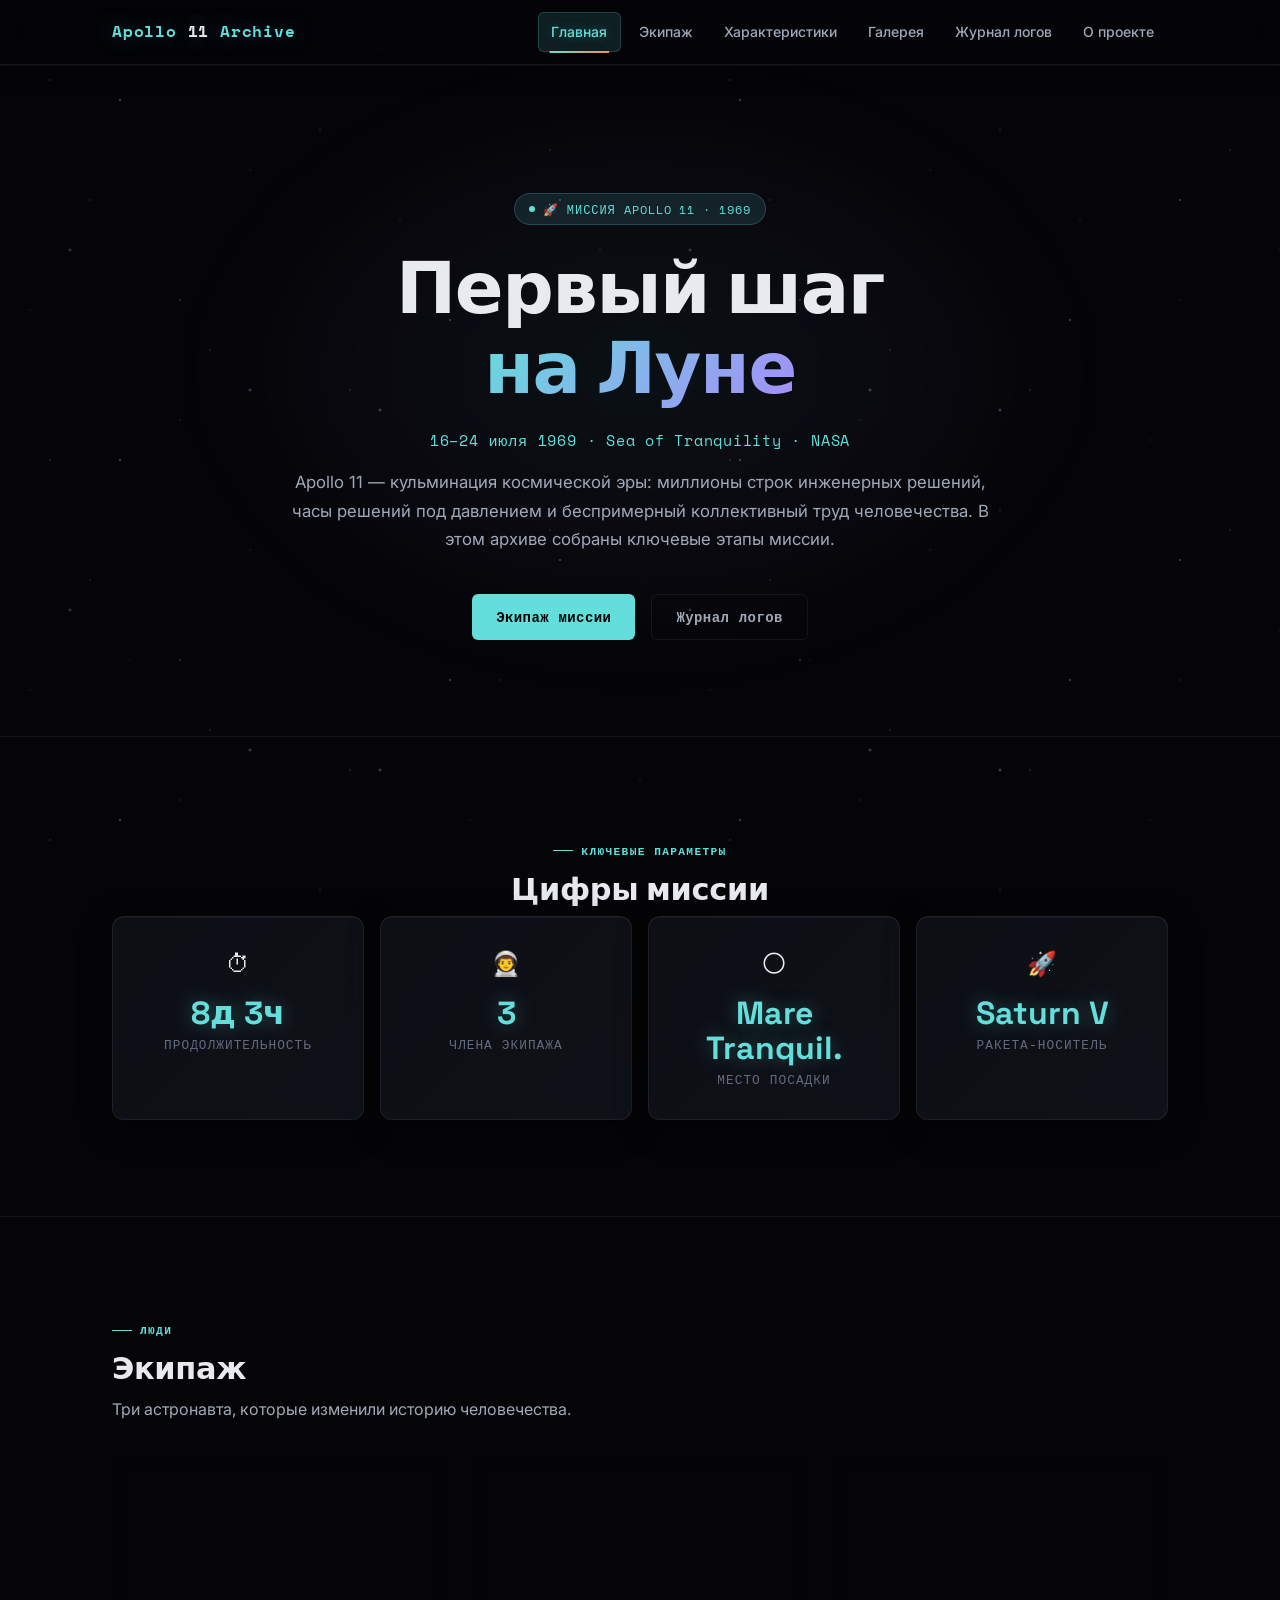
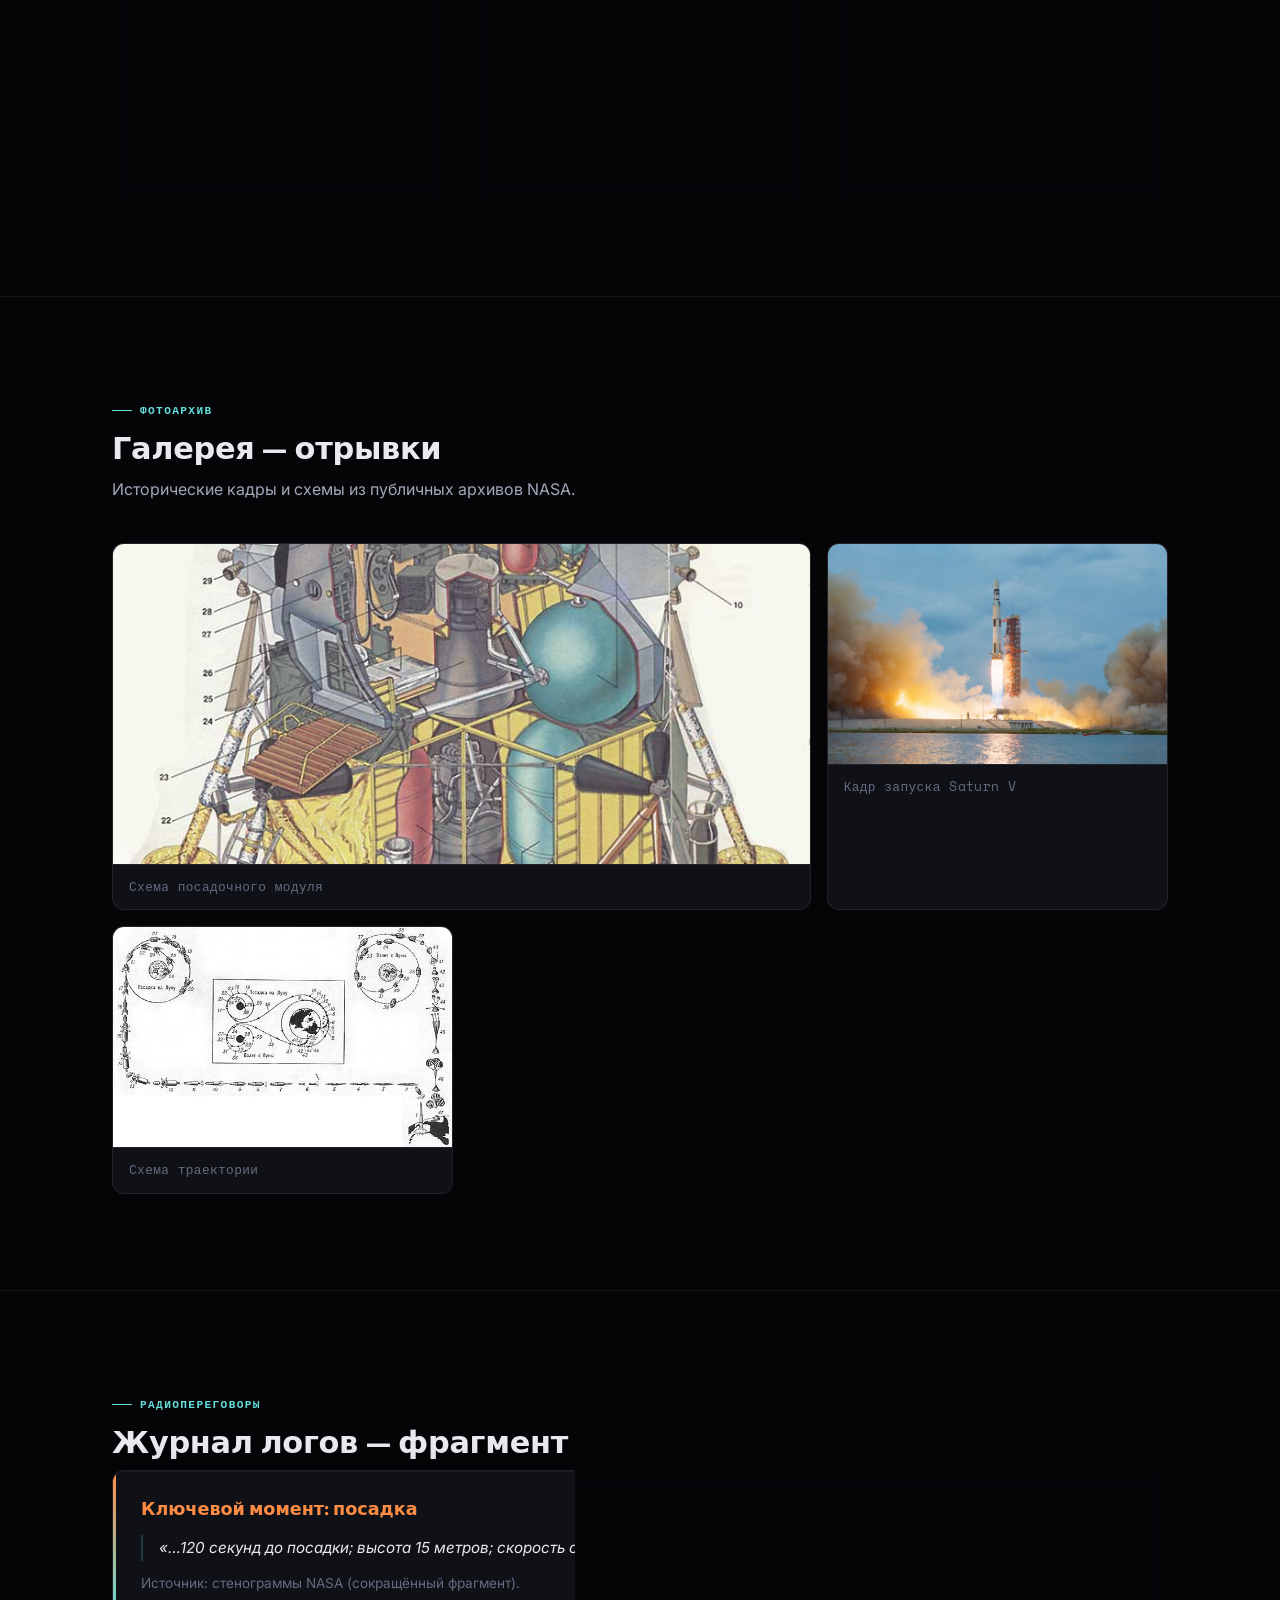
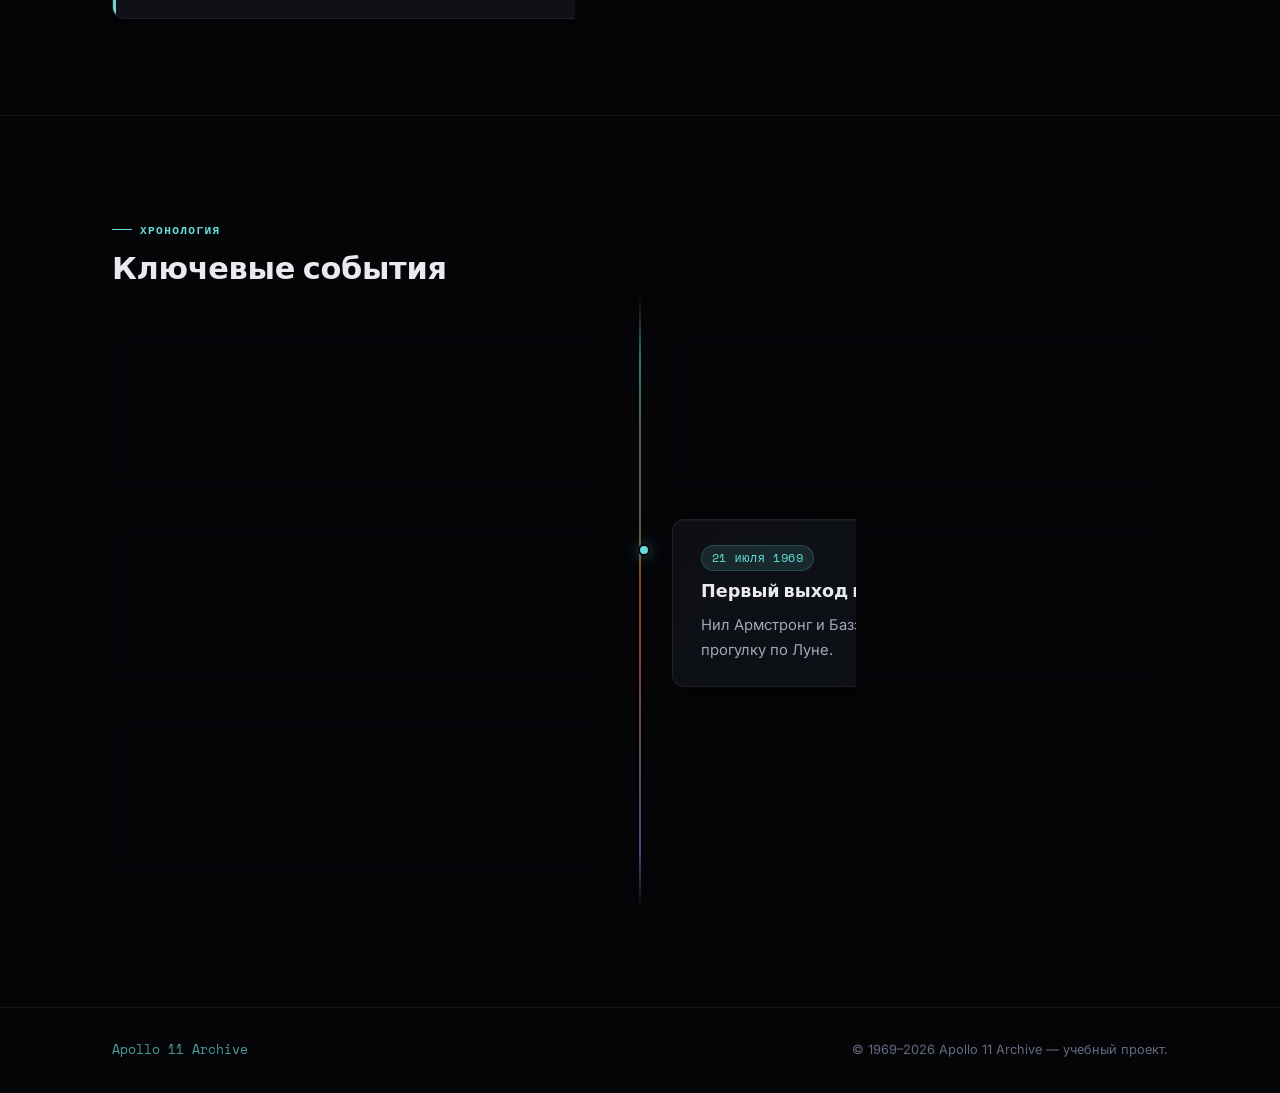
==== commit 124f20d0: "Очистил код от мусора" ====
--- a/public/index.html
+++ b/public/index.html
@@ -16,7 +16,6 @@
 </head>
 <body>
 
-  <!-- CSS-only burger toggle -->
   <input type="checkbox" id="nav-toggle" class="nav-toggle" aria-hidden="true">
 
   <header class="site-header" role="banner">
@@ -40,7 +39,6 @@
     </div>
   </header>
 
-  <!-- Mobile drawer -->
   <nav class="nav-drawer" aria-label="Мобильная навигация">
     <ul>
       <li><a class="active" href="index.html">Главная</a></li>
@@ -54,7 +52,6 @@
 
   <main>
 
-    <!-- ── Hero ── -->
     <section class="hero" aria-labelledby="hero-title">
       <div class="container">
         <div class="hero-badge">🚀 Миссия Apollo 11 · 1969</div>
@@ -74,7 +71,6 @@
       </div>
     </section>
 
-    <!-- ── Stats ── -->
     <section class="stats-section" aria-labelledby="stats-title">
       <div class="container">
         <p class="section-tag">Ключевые параметры</p>
@@ -105,7 +101,6 @@
       </div>
     </section>
 
-    <!-- ── Crew ── -->
     <section class="crew-section" aria-labelledby="crew-title">
       <div class="container">
         <p class="section-tag">Люди</p>
@@ -140,7 +135,6 @@
       </div>
     </section>
 
-    <!-- ── Gallery preview ── -->
     <section class="gallery-section" aria-labelledby="gallery-prev-title">
       <div class="container">
         <p class="section-tag">Фотоархив</p>
@@ -166,7 +160,6 @@
       </div>
     </section>
 
-    <!-- ── Logs excerpt ── -->
     <section class="logs-section" aria-labelledby="log-title">
       <div class="container">
         <p class="section-tag">Радиопереговоры</p>
@@ -181,7 +174,6 @@
       </div>
     </section>
 
-    <!-- ── Timeline ── -->
     <section class="timeline-section" aria-labelledby="timeline-title">
       <div class="container">
         <p class="section-tag">Хронология</p>
--- a/public/src/style.css
+++ b/public/src/style.css
@@ -1,8 +1,3 @@
-/* ============================================================
-   Apollo 11 Archive — Premium Dark Theme (Pure CSS, zero JS)
-   Fonts: Inter · Space Grotesk · Space Mono
-   ============================================================ */
-
 @import url('https://fonts.googleapis.com/css2?family=Inter:wght@300;400;500;600;700&family=Space+Grotesk:wght@400;500;600;700&family=Space+Mono:wght@400;700&display=swap');
 
 /* ── Design Tokens ─────────────────────────────────────────── */
@@ -75,7 +70,6 @@
   z-index:0;
 }
 
-/* Layer 1: small faint stars */
 body::before {
   background-image:
     radial-gradient(1px 1px at  50px  80px, rgba(220,230,255,0.35), transparent),
@@ -97,7 +91,6 @@
   animation:twinkle1 6s ease-in-out infinite alternate;
 }
 
-/* Layer 2: brighter fewer stars */
 body::after {
   background-image:
     radial-gradient(1.5px 1.5px at 120px 100px, rgba(200,220,255,0.50), transparent),
@@ -137,7 +130,7 @@
 main,footer { position:relative; z-index:1; }
 
 /* ── Burger Checkbox Hack (pure CSS) ────────────────────────── */
-.nav-toggle { display:none; }        /* hidden checkbox */
+.nav-toggle { display:none; }
 
 /* ── Header ─────────────────────────────────────────────────── */
 .site-header {
@@ -160,7 +153,7 @@
   height:64px;
 }
 
-/* Logo */
+
 .logo {
   font-family:var(--font-mono);
   font-size:1rem;
@@ -175,7 +168,7 @@
 .logo span { color:var(--text); }
 .logo:hover { text-shadow:0 0 30px var(--cyan-glow),0 0 60px rgba(99,222,219,0.2); }
 
-/* Nav desktop */
+
 .site-nav { display:flex; align-items:center; }
 
 .site-nav ul {
@@ -222,7 +215,7 @@
   box-shadow:0 0 0 1px var(--cyan-border) inset;
 }
 
-/* Burger label */
+
 .burger {
   display:none;
   flex-direction:column;
@@ -248,12 +241,12 @@
 .burger:hover { background:var(--surface-2); }
 .burger:hover span { background:var(--cyan); }
 
-/* Burger → X animation via checkbox */
+
 .nav-toggle:checked ~ .site-header .burger span:nth-child(1) { transform:translateY(7px) rotate(45deg); background:var(--cyan); }
 .nav-toggle:checked ~ .site-header .burger span:nth-child(2) { opacity:0; transform:scaleX(0); }
 .nav-toggle:checked ~ .site-header .burger span:nth-child(3) { transform:translateY(-7px) rotate(-45deg); background:var(--cyan); }
 
-/* Nav drawer (mobile) */
+
 .nav-drawer {
   position:fixed;
   top:65px; left:0; right:0;
@@ -288,7 +281,7 @@
 .nav-drawer a:hover,
 .nav-drawer a.active { color:var(--cyan); background:var(--cyan-dim); }
 
-/* Show drawer when checkbox is checked */
+
 .nav-toggle:checked ~ .nav-drawer {
   transform:translateY(0);
   opacity:1;
@@ -303,7 +296,7 @@
   overflow:hidden;
 }
 
-/* Nebula glow (CSS only) */
+
 .hero::before {
   content:'';
   position:absolute;
@@ -554,7 +547,7 @@
 
 .crew-member,.crew-card { padding:0; overflow:hidden; }
 
-/* index.html crew-member */
+
 .crew-member figure { margin:0; overflow:hidden; }
 .crew-member figure img {
   width:100%; height:220px;
@@ -577,7 +570,7 @@
   line-height:1.6;
 }
 
-/* crew.html crew-card */
+
 .crew-card { cursor:default; }
 .crew-card figure { margin:0; overflow:hidden; }
 .crew-card figure img {
@@ -706,7 +699,7 @@
   line-height:1.65;
 }
 
-/* Desktop timeline: two columns */
+
 @media (min-width:860px) {
   .timeline {
     grid-template-columns:1fr 1fr;
@@ -777,7 +770,7 @@
 
 .gallery-grid figure:hover figcaption { color:var(--cyan); }
 
-/* First gallery item spans 2 columns on wide */
+
 @media (min-width:700px) {
   .gallery-grid figure:first-child { grid-column:span 2; }
   .gallery-grid figure:first-child img { height:320px; }
@@ -1018,7 +1011,7 @@
 
 .about-section a:hover { color:var(--text); text-decoration-color:var(--cyan); }
 
-/* Contact Form */
+
 .contact-form { display:flex; flex-direction:column; gap:1rem; max-width:520px; margin-top:1.5rem; }
 
 .form-group { display:flex; flex-direction:column; gap:0.45rem; }
@@ -1216,7 +1209,7 @@
 
 /* ── Responsive ───────────────────────────────────────────────── */
 
-/* Tablet */
+
 @media (max-width:860px) {
   .site-nav { display:none; }
   .burger { display:flex; }
@@ -1228,7 +1221,7 @@
   .gallery-grid figure:first-child img { height:220px; }
 }
 
-/* Mobile */
+
 @media (max-width:580px) {
   .header-inner { height:56px; }
   .logo { font-size:0.85rem; }
@@ -1240,6 +1233,252 @@
   .site-footer .container { justify-content:center; text-align:center; }
 }
 
+/* ── 404 Error Page ───────────────────────────────────────────── */
+.error-page {
+  position:relative;
+  min-height:calc(100vh - 64px - 80px);
+  display:flex;
+  align-items:center;
+  justify-content:center;
+  overflow:hidden;
+  padding:3rem 0;
+}
+
+
+.error-page::before {
+  content:'';
+  position:absolute;
+  top:40%; left:50%;
+  width:700px; height:500px;
+  transform:translate(-50%,-50%);
+  background:radial-gradient(ellipse at center,
+    rgba(99,222,219,0.08) 0%,
+    rgba(167,139,250,0.05) 35%,
+    rgba(255,140,66,0.03) 60%,
+    transparent 80%
+  );
+  filter:blur(60px);
+  pointer-events:none;
+  animation:nebulaBreath 8s ease-in-out infinite;
+}
+
+.error-container {
+  text-align:center;
+  position:relative;
+  z-index:2;
+}
+
+/* ── Floating Astronaut ──────────────────────────────────────── */
+.error-astronaut {
+  display:flex;
+  justify-content:center;
+  margin-bottom:1rem;
+}
+
+.astronaut-svg {
+  width:140px;
+  height:auto;
+  filter:drop-shadow(0 0 20px rgba(99,222,219,0.15));
+  animation:astronautFloat 6s ease-in-out infinite;
+}
+
+@keyframes astronautFloat {
+  0%,100% { transform:translateY(0) rotate(-3deg); }
+  25%     { transform:translateY(-12px) rotate(1deg); }
+  50%     { transform:translateY(-6px) rotate(-1deg); }
+  75%     { transform:translateY(-16px) rotate(2deg); }
+}
+
+/* ── Error Code Digits ───────────────────────────────────────── */
+.error-code {
+  display:flex;
+  align-items:center;
+  justify-content:center;
+  gap:0.5rem;
+  margin-bottom:1.5rem;
+}
+
+.error-digit {
+  font-family:var(--font-head);
+  font-size:clamp(5rem,15vw,10rem);
+  font-weight:700;
+  line-height:1;
+  color:transparent;
+  background:linear-gradient(135deg,var(--cyan),var(--purple));
+  -webkit-background-clip:text;
+  background-clip:text;
+  -webkit-text-fill-color:transparent;
+  text-shadow:none;
+  filter:drop-shadow(0 0 30px rgba(99,222,219,0.3));
+  animation:digitGlow 3s ease-in-out infinite alternate;
+  animation-delay:calc(var(--i) * 0.2s);
+}
+
+.error-zero {
+  background:linear-gradient(135deg,var(--orange),var(--cyan));
+  -webkit-background-clip:text;
+  background-clip:text;
+  animation-name:digitGlowAlt;
+}
+
+@keyframes digitGlow {
+  0%   { filter:drop-shadow(0 0 20px rgba(99,222,219,0.2)); }
+  100% { filter:drop-shadow(0 0 40px rgba(99,222,219,0.5)); }
+}
+
+@keyframes digitGlowAlt {
+  0%   { filter:drop-shadow(0 0 20px rgba(255,140,66,0.2)); }
+  100% { filter:drop-shadow(0 0 40px rgba(255,140,66,0.5)); }
+}
+
+/* ── Error Heading & Subtext ─────────────────────────────────── */
+.error-heading {
+  font-family:var(--font-head);
+  font-size:clamp(1.5rem,4vw,2.5rem);
+  font-weight:700;
+  color:var(--text);
+  margin-bottom:0.75rem;
+  letter-spacing:-0.02em;
+  animation:fadeUp 0.6s var(--ease) 0.1s both;
+}
+
+.error-sub {
+  max-width:50ch;
+  margin:0 auto 2rem;
+  color:var(--text-2);
+  font-size:clamp(0.9rem,2vw,1.05rem);
+  line-height:1.7;
+  animation:fadeUp 0.6s var(--ease) 0.2s both;
+}
+
+.error-mono {
+  font-family:var(--font-mono);
+  font-size:0.85em;
+  color:var(--orange);
+  background:var(--orange-dim);
+  padding:0.15em 0.5em;
+  border-radius:var(--radius-sm);
+  border:1px solid rgba(255,140,66,0.2);
+  font-weight:700;
+  letter-spacing:0.05em;
+}
+
+/* ── Terminal Block ──────────────────────────────────────────── */
+.error-terminal {
+  max-width:520px;
+  margin:0 auto 2.5rem;
+  text-align:left;
+  overflow:hidden;
+  animation:fadeUp 0.6s var(--ease) 0.3s both;
+}
+
+.terminal-header {
+  display:flex;
+  align-items:center;
+  gap:6px;
+  padding:0.65rem 1rem;
+  background:rgba(255,255,255,0.03);
+  border-bottom:1px solid var(--border);
+}
+
+.terminal-dot {
+  width:10px; height:10px;
+  border-radius:50%;
+  background:var(--dot-color);
+  opacity:0.8;
+}
+
+.terminal-title {
+  margin-left:auto;
+  font-family:var(--font-mono);
+  font-size:0.7rem;
+  color:var(--text-3);
+  letter-spacing:0.05em;
+}
+
+.terminal-body {
+  padding:1rem 1.25rem;
+  font-family:var(--font-mono);
+  font-size:0.8rem;
+  line-height:1.8;
+  color:var(--text-2);
+}
+
+.terminal-body p { margin-bottom:0.25rem; }
+
+.t-prompt {
+  color:var(--cyan);
+  font-weight:700;
+}
+
+.t-error {
+  color:#ff6b6b;
+  padding-left:1rem;
+}
+
+.t-success {
+  color:var(--cyan);
+  padding-left:1rem;
+  opacity:0.8;
+}
+
+.t-cursor { margin-top:0.5rem; }
+
+.cursor-blink {
+  color:var(--cyan);
+  animation:cursorBlink 1s step-end infinite;
+}
+
+@keyframes cursorBlink {
+  0%,100% { opacity:1; }
+  50%     { opacity:0; }
+}
+
+/* ── CTA Buttons ─────────────────────────────────────────────── */
+.error-cta {
+  display:flex;
+  gap:1rem;
+  justify-content:center;
+  flex-wrap:wrap;
+  animation:fadeUp 0.6s var(--ease) 0.4s both;
+}
+
+/* ── Floating Particles ──────────────────────────────────────── */
+.error-particles {
+  position:absolute;
+  inset:0;
+  pointer-events:none;
+  z-index:1;
+}
+
+.particle {
+  position:absolute;
+  left:var(--x);
+  top:var(--y);
+  width:var(--size);
+  height:var(--size);
+  border-radius:50%;
+  background:var(--cyan);
+  opacity:0.4;
+  animation:particleDrift var(--dur) ease-in-out var(--delay) infinite alternate;
+}
+
+.particle:nth-child(even) { background:var(--orange); opacity:0.3; }
+.particle:nth-child(3n)   { background:var(--purple); opacity:0.35; }
+
+@keyframes particleDrift {
+  0%   { transform:translate(0, 0) scale(1); opacity:0.15; }
+  50%  { opacity:0.5; }
+  100% { transform:translate(calc(var(--size) * 8), calc(var(--size) * -12)) scale(1.5); opacity:0.1; }
+}
+
+/* ── 404 Responsive ──────────────────────────────────────────── */
+@media (max-width:580px) {
+  .astronaut-svg { width:100px; }
+  .error-terminal { margin-left:1rem; margin-right:1rem; }
+  .terminal-body { font-size:0.7rem; padding:0.75rem 1rem; }
+}
+
 /* ── Reduced Motion ───────────────────────────────────────────── */
 @media (prefers-reduced-motion:reduce) {
   *,*::before,*::after {
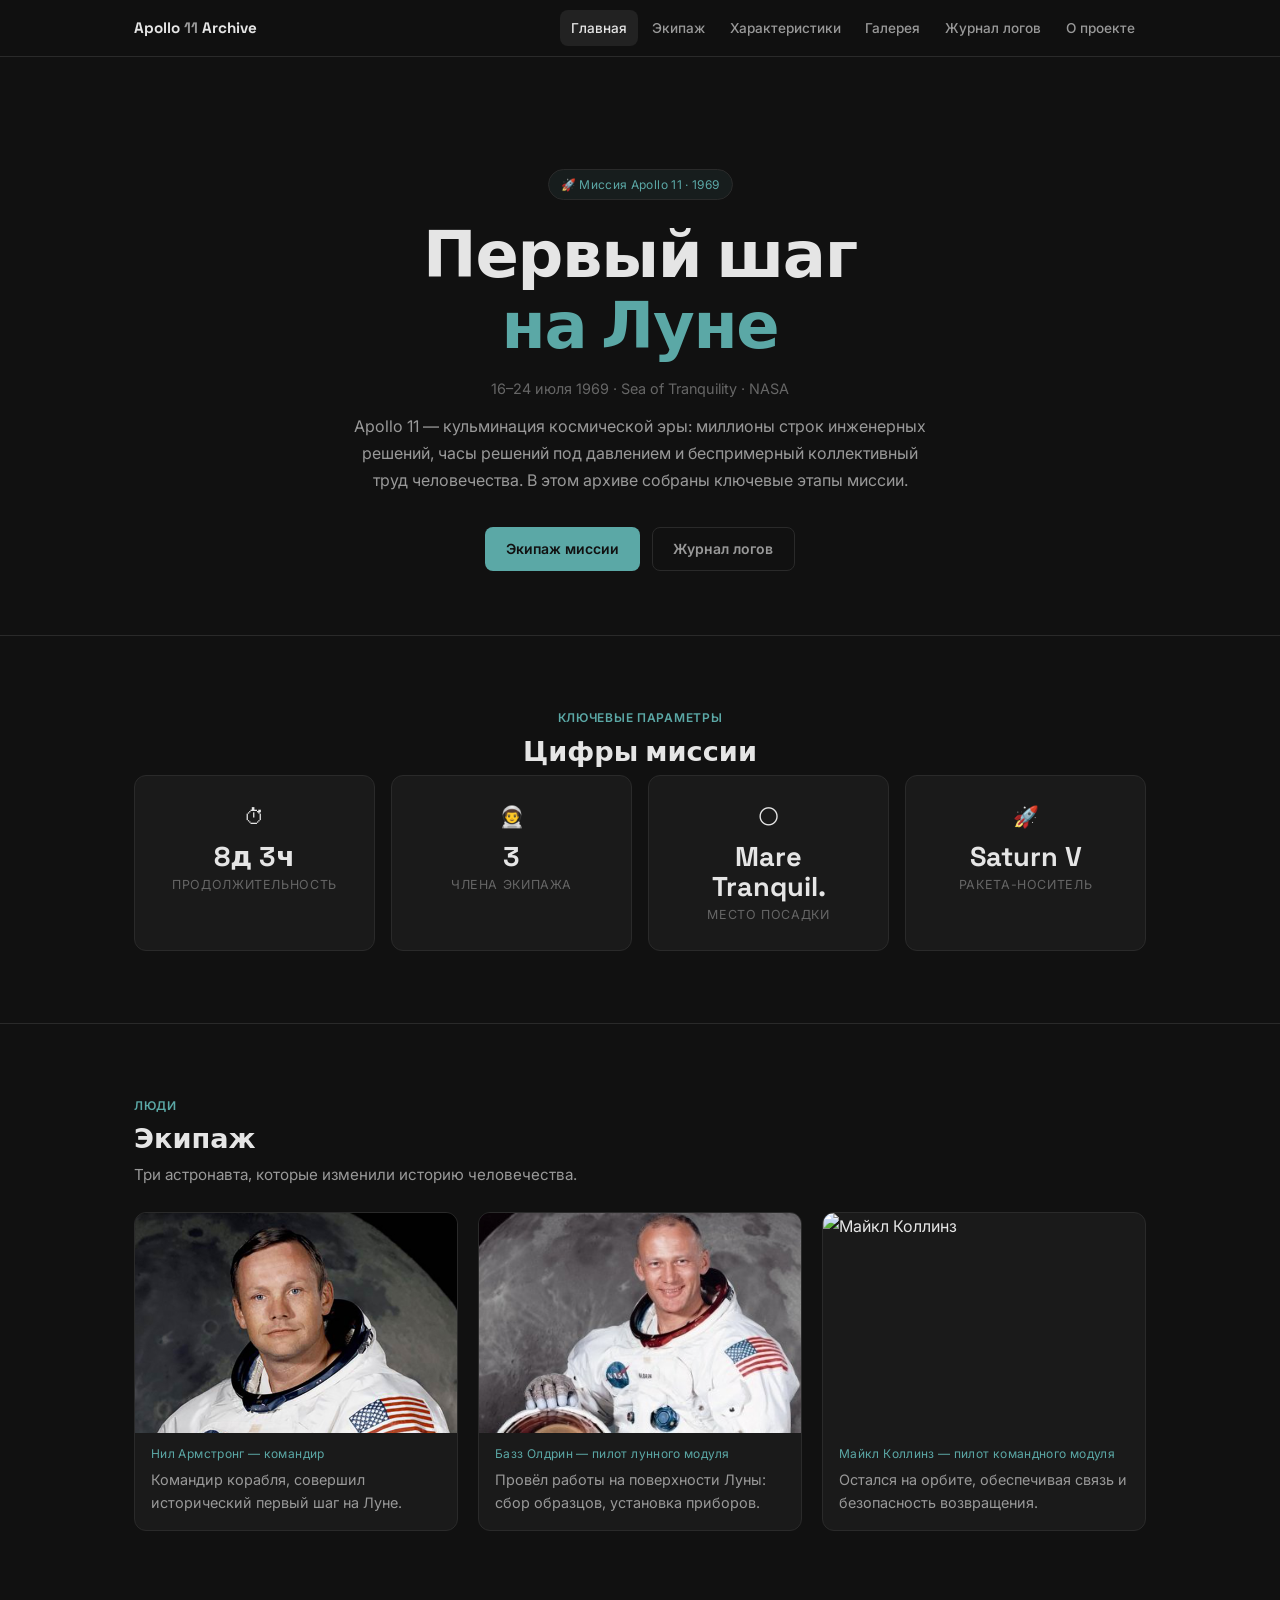
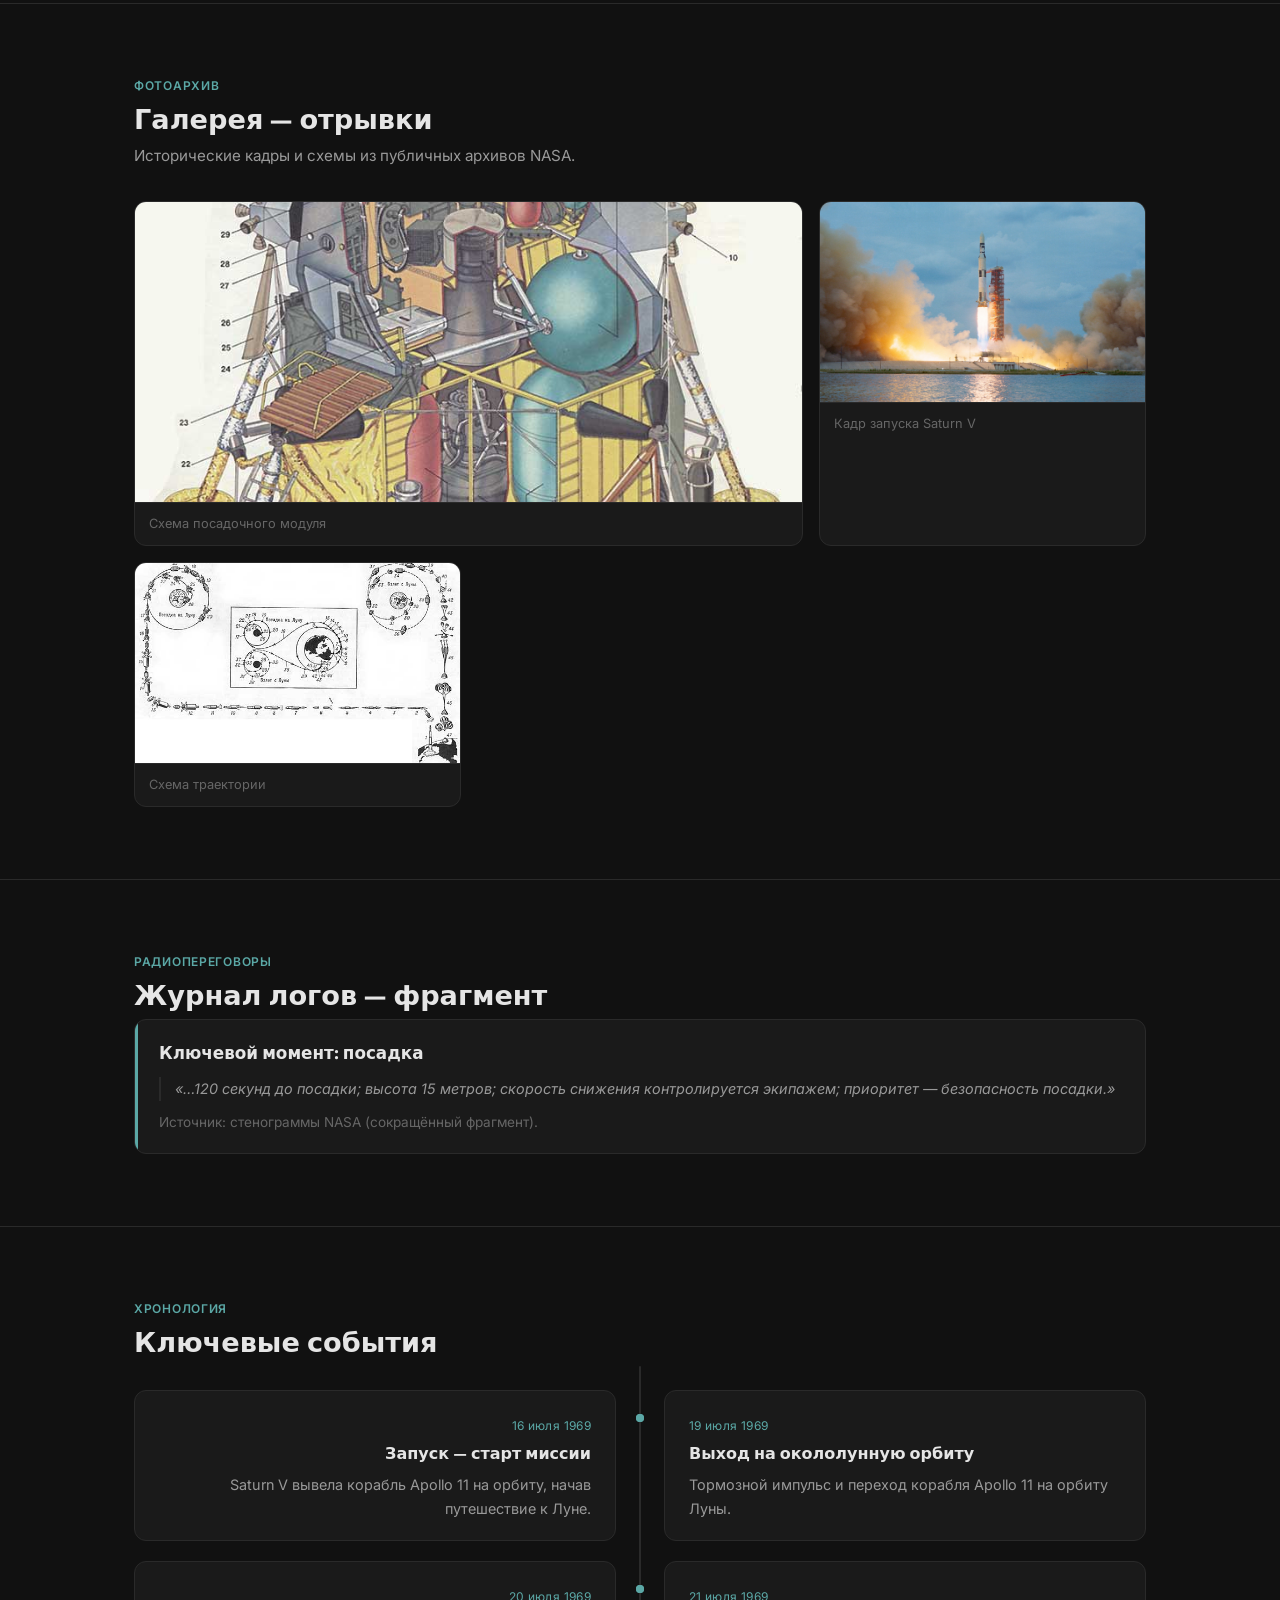
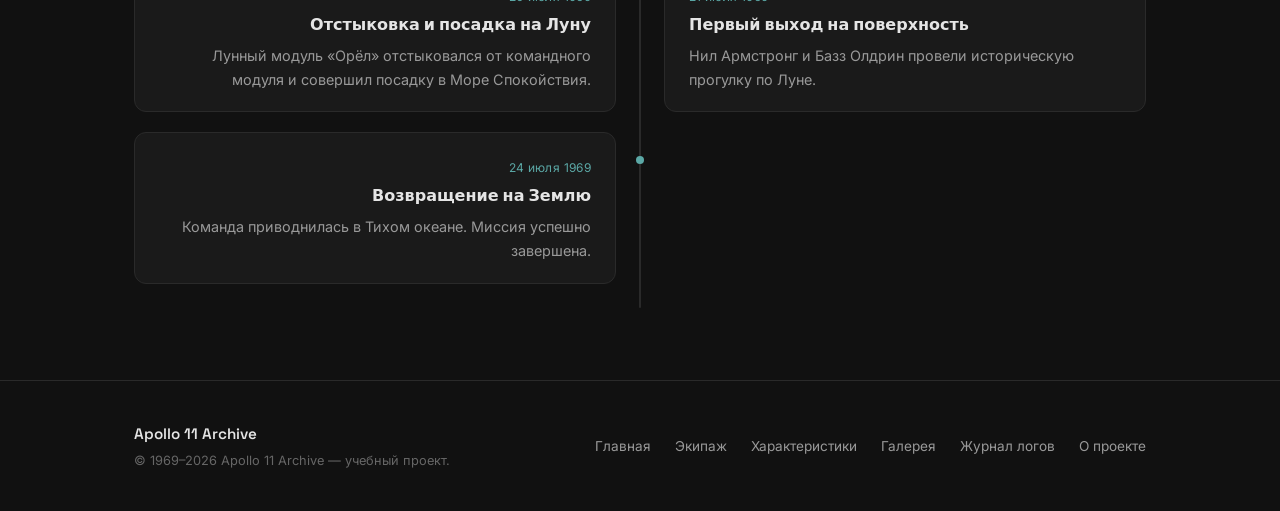
==== commit 9a9206ff: "Внес правки, больше контента" ====
--- a/public/index.html
+++ b/public/index.html
@@ -1,19 +1,24 @@
 <!doctype html>
 <html lang="ru">
+
 <head>
   <meta charset="utf-8" />
   <meta name="viewport" content="width=device-width,initial-scale=1,viewport-fit=cover" />
   <meta name="color-scheme" content="dark" />
   <meta name="theme-color" content="#050508" />
-  <meta name="description" content="Apollo 11 Archive — полная хронология, экипаж, технические характеристики и логи миссии 1969 года." />
+  <meta name="description"
+    content="Apollo 11 Archive — полная хронология, экипаж, технические характеристики и логи миссии 1969 года." />
   <title>Хронология миссии Apollo 11 — Apollo 11 Archive</title>
   <link rel="preconnect" href="https://fonts.googleapis.com">
   <link rel="preconnect" href="https://fonts.gstatic.com" crossorigin>
-  <link href="https://fonts.googleapis.com/css2?family=Inter:wght@300;400;500;600;700&family=Space+Grotesk:wght@400;500;600;700&family=Space+Mono:wght@400;700&display=swap" rel="stylesheet">
+  <link
+    href="https://fonts.googleapis.com/css2?family=Inter:wght@400;500;600;700&family=Space+Grotesk:wght@500;600;700&display=swap"
+    rel="stylesheet">
   <link rel="stylesheet" href="src/style.css">
   <link rel="icon" href="Favicon.svg" type="image/svg+xml">
   <link rel="icon" href="Favicon.ico" sizes="any">
 </head>
+
 <body>
 
   <input type="checkbox" id="nav-toggle" class="nav-toggle" aria-hidden="true">
@@ -167,7 +172,8 @@
         <article class="log-excerpt glass-card">
           <h3>Ключевой момент: посадка</h3>
           <blockquote>
-            «…120 секунд до посадки; высота 15 метров; скорость снижения контролируется экипажем; приоритет — безопасность посадки.»
+            «…120 секунд до посадки; высота 15 метров; скорость снижения контролируется экипажем; приоритет —
+            безопасность посадки.»
           </blockquote>
           <p class="muted">Источник: стенограммы NASA (сокращённый фрагмент).</p>
         </article>
@@ -188,14 +194,14 @@
 
           <article class="glass-card timeline-item" role="listitem">
             <time datetime="1969-07-19" class="t-date">19 июля 1969</time>
-            <h3>Транс-лунная инъекция</h3>
-            <p>Корректировка траектории и выход на транс-лунный курс.</p>
+            <h3>Выход на окололунную орбиту</h3>
+            <p>Тормозной импульс и переход корабля Apollo 11 на орбиту Луны.</p>
           </article>
 
           <article class="glass-card timeline-item" role="listitem">
             <time datetime="1969-07-20" class="t-date">20 июля 1969</time>
-            <h3>Вхождение на орбиту и посадка</h3>
-            <p>Модуль «Орёл» отделился и совершил посадку в Море Спокойствия.</p>
+            <h3>Отстыковка и посадка на Луну</h3>
+            <p>Лунный модуль «Орёл» отстыковался от командного модуля и совершил посадку в Море Спокойствия.</p>
           </article>
 
           <article class="glass-card timeline-item" role="listitem">
@@ -217,10 +223,23 @@
 
   <footer class="site-footer" role="contentinfo">
     <div class="container">
-      <span class="footer-logo">Apollo 11 Archive</span>
-      <small>© 1969–2026 Apollo 11 Archive — учебный проект.</small>
+      <div class="footer-brand">
+        <span class="footer-logo">Apollo 11 Archive</span>
+        <small>© 1969–2026 Apollo 11 Archive — учебный проект.</small>
+      </div>
+      <nav class="footer-nav" aria-label="Навигация в подвале">
+        <ul>
+          <li><a href="index.html">Главная</a></li>
+          <li><a href="crew.html">Экипаж</a></li>
+          <li><a href="tech.html">Характеристики</a></li>
+          <li><a href="gallery.html">Галерея</a></li>
+          <li><a href="logs.html">Журнал логов</a></li>
+          <li><a href="about.html">О проекте</a></li>
+        </ul>
+      </nav>
     </div>
   </footer>
 
 </body>
-</html>
+
+</html>
--- a/public/src/style.css
+++ b/public/src/style.css
@@ -1,1490 +1,27 @@
-@import url('https://fonts.googleapis.com/css2?family=Inter:wght@300;400;500;600;700&family=Space+Grotesk:wght@400;500;600;700&family=Space+Mono:wght@400;700&display=swap');
+/* ════════════════════════════════════════════════════════════════
+   Apollo 11 Archive — Main Stylesheet
+   Imports all CSS modules in the correct cascade order.
+   ════════════════════════════════════════════════════════════════ */
 
-/* ── Design Tokens ─────────────────────────────────────────── */
-:root {
-  --bg:            #050508;
-  --bg-2:          #0a0b0f;
-  --surface:       #0f1117;
-  --surface-2:     #141720;
-  --border:        rgba(255,255,255,0.07);
-  --border-accent: rgba(99,222,219,0.25);
+/* ── Base ──────────────────────────────────────────────────────── */
+@import url('base/tokens.css');
+@import url('base/reset.css');
 
-  --text:          #e8eaf0;
-  --text-2:        #a0a8b8;
-  --text-3:        #636b80;
+/* ── Components ────────────────────────────────────────────────── */
+@import url('components/layout.css');
+@import url('components/header.css');
+@import url('components/footer.css');
 
-  --cyan:          #63dedb;
-  --cyan-dim:      rgba(99,222,219,0.12);
-  --cyan-glow:     rgba(99,222,219,0.35);
-  --cyan-border:   rgba(99,222,219,0.20);
+/* ── Pages ─────────────────────────────────────────────────────── */
+@import url('pages/hero.css');
+@import url('pages/stats.css');
+@import url('pages/crew.css');
+@import url('pages/timeline.css');
+@import url('pages/gallery.css');
+@import url('pages/logs.css');
+@import url('pages/tech.css');
+@import url('pages/about.css');
+@import url('pages/error.css');
 
-  --orange:        #ff8c42;
-  --orange-dim:    rgba(255,140,66,0.12);
-  --orange-glow:   rgba(255,140,66,0.35);
-
-  --purple:        #a78bfa;
-  --purple-dim:    rgba(167,139,250,0.10);
-
-  --font-sans: 'Inter', system-ui, -apple-system, sans-serif;
-  --font-head: 'Space Grotesk', system-ui, sans-serif;
-  --font-mono: 'Space Mono', 'Roboto Mono', monospace;
-
-  --container: 1120px;
-  --radius-sm: 6px;
-  --radius:    12px;
-  --radius-lg: 20px;
-
-  --ease: cubic-bezier(0.22,1,0.36,1);
-  --t1: 180ms;
-  --t2: 300ms;
-  --t3: 500ms;
-}
-
-/* ── Reset ──────────────────────────────────────────────────── */
-*,*::before,*::after { box-sizing:border-box; -webkit-tap-highlight-color:transparent; margin:0; padding:0; }
-html { scroll-behavior:smooth; -webkit-text-size-adjust:100%; }
-
-body {
-  min-height:100vh;
-  background:var(--bg);
-  color:var(--text);
-  font-family:var(--font-sans);
-  font-size:1rem;
-  line-height:1.6;
-  -webkit-font-smoothing:antialiased;
-  -moz-osx-font-smoothing:grayscale;
-  overflow-x:hidden;
-}
-
-img,picture,video { max-width:100%; display:block; height:auto; }
-a { color:inherit; text-decoration:none; }
-ul,ol { list-style:none; }
-
-/* ── CSS Stars Background (no JS) ──────────────────────────── */
-body::before,
-body::after {
-  content:'';
-  position:fixed;
-  inset:0;
-  pointer-events:none;
-  z-index:0;
-}
-
-body::before {
-  background-image:
-    radial-gradient(1px 1px at  50px  80px, rgba(220,230,255,0.35), transparent),
-    radial-gradient(1px 1px at 180px  40px, rgba(220,230,255,0.25), transparent),
-    radial-gradient(1px 1px at 320px 130px, rgba(220,230,255,0.30), transparent),
-    radial-gradient(1px 1px at 470px  60px, rgba(220,230,255,0.20), transparent),
-    radial-gradient(1px 1px at  90px 200px, rgba(220,230,255,0.28), transparent),
-    radial-gradient(1px 1px at 250px 170px, rgba(220,230,255,0.22), transparent),
-    radial-gradient(1px 1px at 400px 220px, rgba(220,230,255,0.18), transparent),
-    radial-gradient(1px 1px at 550px 150px, rgba(220,230,255,0.32), transparent),
-    radial-gradient(1px 1px at 130px 280px, rgba(220,230,255,0.15), transparent),
-    radial-gradient(1px 1px at 600px 250px, rgba(220,230,255,0.26), transparent),
-    radial-gradient(1px 1px at  30px 310px, rgba(220,230,255,0.20), transparent),
-    radial-gradient(1px 1px at 500px 300px, rgba(220,230,255,0.24), transparent),
-    radial-gradient(1px 1px at 210px 350px, rgba(220,230,255,0.30), transparent),
-    radial-gradient(1px 1px at 640px  20px, rgba(220,230,255,0.18), transparent),
-    radial-gradient(1px 1px at 350px  10px, rgba(220,230,255,0.35), transparent);
-  background-size:680px 380px;
-  animation:twinkle1 6s ease-in-out infinite alternate;
-}
-
-body::after {
-  background-image:
-    radial-gradient(1.5px 1.5px at 120px 100px, rgba(200,220,255,0.50), transparent),
-    radial-gradient(2px   2px   at 380px  50px, rgba(200,220,255,0.40), transparent),
-    radial-gradient(1.5px 1.5px at 560px 200px, rgba(200,220,255,0.45), transparent),
-    radial-gradient(2px   2px   at  70px 250px, rgba(200,220,255,0.35), transparent),
-    radial-gradient(1.5px 1.5px at 450px 320px, rgba(200,220,255,0.42), transparent),
-    radial-gradient(2px   2px   at 250px  30px, rgba(200,220,255,0.38), transparent),
-    radial-gradient(1.5px 1.5px at 180px 300px, rgba(200,220,255,0.30), transparent);
-  background-size:620px 360px;
-  animation:twinkle2 8s ease-in-out infinite alternate;
-}
-
-@keyframes twinkle1 {
-  0%   { opacity:0.5; }
-  100% { opacity:0.85; }
-}
-@keyframes twinkle2 {
-  0%   { opacity:0.4; }
-  100% { opacity:0.7; }
-}
-
-/* ── Scrollbar ──────────────────────────────────────────────── */
-::-webkit-scrollbar { width:6px; }
-::-webkit-scrollbar-track { background:var(--bg); }
-::-webkit-scrollbar-thumb { background:rgba(99,222,219,0.25); border-radius:3px; }
-::-webkit-scrollbar-thumb:hover { background:rgba(99,222,219,0.45); }
-
-/* ── Layout ─────────────────────────────────────────────────── */
-.container {
-  width:100%;
-  max-width:var(--container);
-  margin:0 auto;
-  padding:0 clamp(1rem,4vw,2rem);
-}
-
-main,footer { position:relative; z-index:1; }
-
-/* ── Burger Checkbox Hack (pure CSS) ────────────────────────── */
-.nav-toggle { display:none; }
-
-/* ── Header ─────────────────────────────────────────────────── */
-.site-header {
-  position:sticky;
-  top:0;
-  z-index:100;
-  padding-top:env(safe-area-inset-top,0px);
-  background:rgba(5,5,8,0.78);
-  backdrop-filter:blur(24px) saturate(180%);
-  -webkit-backdrop-filter:blur(24px) saturate(180%);
-  border-bottom:1px solid var(--border);
-  box-shadow:0 1px 0 rgba(99,222,219,0.05),0 4px 24px rgba(0,0,0,0.4);
-}
-
-.header-inner {
-  display:flex;
-  align-items:center;
-  justify-content:space-between;
-  gap:1rem;
-  height:64px;
-}
-
-
-.logo {
-  font-family:var(--font-mono);
-  font-size:1rem;
-  font-weight:700;
-  letter-spacing:0.05em;
-  color:var(--cyan);
-  white-space:nowrap;
-  text-shadow:0 0 20px var(--cyan-glow);
-  transition:text-shadow var(--t2) var(--ease);
-  flex-shrink:0;
-}
-.logo span { color:var(--text); }
-.logo:hover { text-shadow:0 0 30px var(--cyan-glow),0 0 60px rgba(99,222,219,0.2); }
-
-
-.site-nav { display:flex; align-items:center; }
-
-.site-nav ul {
-  display:flex;
-  align-items:center;
-  gap:0.25rem;
-}
-
-.site-nav a {
-  position:relative;
-  display:flex;
-  align-items:center;
-  padding:0.45rem 0.85rem;
-  font-size:0.875rem;
-  font-weight:500;
-  color:var(--text-2);
-  border-radius:var(--radius-sm);
-  transition:color var(--t1) var(--ease),background var(--t1) var(--ease),
-             transform var(--t1) var(--ease),box-shadow var(--t2) var(--ease);
-  white-space:nowrap;
-  min-height:40px;
-}
-
-.site-nav a::after {
-  content:'';
-  position:absolute;
-  left:50%; bottom:-1px;
-  width:0; height:2px;
-  background:linear-gradient(90deg,var(--cyan),var(--orange));
-  transform:translateX(-50%);
-  border-radius:2px;
-  transition:width var(--t2) var(--ease);
-}
-
-.site-nav a:hover,
-.site-nav a.active { color:var(--text); background:var(--cyan-dim); }
-
-.site-nav a:hover::after,
-.site-nav a.active::after { width:calc(100% - 24px); }
-
-.site-nav a.active {
-  color:var(--cyan);
-  text-shadow:0 0 12px var(--cyan-glow);
-  box-shadow:0 0 0 1px var(--cyan-border) inset;
-}
-
-
-.burger {
-  display:none;
-  flex-direction:column;
-  justify-content:center;
-  gap:5px;
-  width:40px; height:40px;
-  background:var(--surface);
-  border-radius:var(--radius-sm);
-  cursor:pointer;
-  padding:8px;
-  transition:background var(--t1) var(--ease);
-  border:1px solid var(--border);
-}
-
-.burger span {
-  display:block;
-  height:2px;
-  background:var(--text-2);
-  border-radius:2px;
-  transition:transform var(--t2) var(--ease),opacity var(--t1) var(--ease),background var(--t1) var(--ease);
-}
-
-.burger:hover { background:var(--surface-2); }
-.burger:hover span { background:var(--cyan); }
-
-
-.nav-toggle:checked ~ .site-header .burger span:nth-child(1) { transform:translateY(7px) rotate(45deg); background:var(--cyan); }
-.nav-toggle:checked ~ .site-header .burger span:nth-child(2) { opacity:0; transform:scaleX(0); }
-.nav-toggle:checked ~ .site-header .burger span:nth-child(3) { transform:translateY(-7px) rotate(-45deg); background:var(--cyan); }
-
-
-.nav-drawer {
-  position:fixed;
-  top:65px; left:0; right:0;
-  z-index:99;
-  background:rgba(5,5,8,0.97);
-  backdrop-filter:blur(24px);
-  -webkit-backdrop-filter:blur(24px);
-  border-bottom:1px solid var(--border);
-  padding:1rem;
-  transform:translateY(-120%);
-  opacity:0;
-  transition:transform var(--t3) var(--ease),opacity var(--t2) var(--ease);
-  pointer-events:none;
-}
-
-.nav-drawer ul {
-  display:flex;
-  flex-direction:column;
-  gap:0.25rem;
-}
-
-.nav-drawer a {
-  display:block;
-  padding:0.75rem 1rem;
-  border-radius:var(--radius-sm);
-  font-size:0.95rem;
-  font-weight:500;
-  color:var(--text-2);
-  transition:color var(--t1),background var(--t1);
-}
-
-.nav-drawer a:hover,
-.nav-drawer a.active { color:var(--cyan); background:var(--cyan-dim); }
-
-
-.nav-toggle:checked ~ .nav-drawer {
-  transform:translateY(0);
-  opacity:1;
-  pointer-events:auto;
-}
-
-/* ── Hero ───────────────────────────────────────────────────── */
-.hero {
-  position:relative;
-  padding:clamp(4rem,12vw,8rem) 0 clamp(3rem,8vw,6rem);
-  text-align:center;
-  overflow:hidden;
-}
-
-
-.hero::before {
-  content:'';
-  position:absolute;
-  top:50%; left:50%;
-  width:900px; height:600px;
-  transform:translate(-50%,-55%);
-  background:radial-gradient(ellipse at center,
-    rgba(99,222,219,0.06) 0%,
-    rgba(167,139,250,0.04) 40%,
-    transparent 70%
-  );
-  filter:blur(40px);
-  pointer-events:none;
-  animation:nebulaBreath 8s ease-in-out infinite;
-}
-
-@keyframes nebulaBreath {
-  0%,100% { opacity:0.7; transform:translate(-50%,-55%) scale(1); }
-  50%     { opacity:1;   transform:translate(-50%,-55%) scale(1.1); }
-}
-
-.hero-badge {
-  display:inline-flex;
-  align-items:center;
-  gap:0.5rem;
-  padding:0.35rem 0.85rem;
-  background:var(--cyan-dim);
-  border:1px solid var(--cyan-border);
-  border-radius:100px;
-  font-family:var(--font-mono);
-  font-size:0.75rem;
-  color:var(--cyan);
-  letter-spacing:0.08em;
-  text-transform:uppercase;
-  margin-bottom:1.5rem;
-  animation:fadeUp 0.6s var(--ease) both;
-}
-
-.hero-badge::before {
-  content:'';
-  width:6px; height:6px;
-  border-radius:50%;
-  background:var(--cyan);
-  animation:blink 2s ease-in-out infinite;
-}
-
-@keyframes blink {
-  0%,100% { opacity:1; }
-  50%     { opacity:0.3; }
-}
-
-.hero h1 {
-  font-family:var(--font-head);
-  font-size:clamp(2rem,6vw,4.5rem);
-  font-weight:700;
-  line-height:1.1;
-  letter-spacing:-0.02em;
-  color:var(--text);
-  margin-bottom:1.25rem;
-  animation:fadeUp 0.6s var(--ease) 0.1s both;
-}
-
-.hero h1 em {
-  font-style:normal;
-  background:linear-gradient(135deg,var(--cyan),var(--purple));
-  -webkit-background-clip:text;
-  background-clip:text;
-  -webkit-text-fill-color:transparent;
-}
-
-.hero-sub {
-  font-family:var(--font-mono);
-  font-size:clamp(0.8rem,2vw,0.95rem);
-  color:var(--cyan);
-  font-weight:400;
-  letter-spacing:0.05em;
-  margin-bottom:1rem;
-  animation:fadeUp 0.6s var(--ease) 0.15s both;
-}
-
-.lead {
-  max-width:64ch;
-  margin:0 auto 2.5rem;
-  color:var(--text-2);
-  font-size:clamp(0.9rem,2vw,1.05rem);
-  line-height:1.7;
-  animation:fadeUp 0.6s var(--ease) 0.2s both;
-}
-
-.hero-cta {
-  display:flex;
-  gap:1rem;
-  justify-content:center;
-  flex-wrap:wrap;
-  animation:fadeUp 0.6s var(--ease) 0.3s both;
-}
-
-@keyframes fadeUp {
-  from { opacity:0; transform:translateY(24px); }
-  to   { opacity:1; transform:translateY(0); }
-}
-
-/* ── Buttons ─────────────────────────────────────────────────── */
-.btn {
-  display:inline-flex;
-  align-items:center;
-  gap:0.5rem;
-  padding:0.7rem 1.5rem;
-  border-radius:var(--radius-sm);
-  font-family:var(--font-mono);
-  font-size:0.875rem;
-  font-weight:700;
-  letter-spacing:0.03em;
-  cursor:pointer;
-  border:none;
-  transition:transform var(--t1) var(--ease),box-shadow var(--t2) var(--ease),
-             opacity var(--t1) var(--ease),background var(--t1) var(--ease);
-}
-
-.btn-primary { background:var(--cyan); color:#050508; }
-.btn-primary:hover { transform:translateY(-2px); box-shadow:0 8px 24px var(--cyan-glow),0 0 0 1px rgba(99,222,219,0.3); }
-
-.btn-ghost { background:transparent; color:var(--text-2); border:1px solid var(--border); }
-.btn-ghost:hover { color:var(--cyan); border-color:var(--cyan-border); background:var(--cyan-dim); transform:translateY(-2px); }
-
-/* ── Section Common ──────────────────────────────────────────── */
-.section-tag {
-  display:inline-flex;
-  align-items:center;
-  gap:0.5rem;
-  font-family:var(--font-mono);
-  font-size:0.7rem;
-  font-weight:700;
-  letter-spacing:0.12em;
-  text-transform:uppercase;
-  color:var(--cyan);
-  margin-bottom:0.75rem;
-}
-
-.section-tag::before {
-  content:'';
-  display:block;
-  width:20px; height:1px;
-  background:var(--cyan);
-}
-
-.section-title {
-  font-family:var(--font-head);
-  font-size:clamp(1.5rem,4vw,2.5rem);
-  font-weight:700;
-  letter-spacing:-0.02em;
-  color:var(--text);
-  line-height:1.2;
-  margin-bottom:0.75rem;
-}
-
-.section-lead {
-  color:var(--text-2);
-  font-size:1rem;
-  line-height:1.7;
-  max-width:60ch;
-  margin-bottom:2.5rem;
-}
-
-section {
-  padding:clamp(3rem,8vw,6rem) 0;
-  position:relative;
-  z-index:1;
-}
-
-section + section { border-top:1px solid var(--border); }
-
-/* ── Glass Card ──────────────────────────────────────────────── */
-.glass-card {
-  background:linear-gradient(135deg,rgba(15,17,23,0.9),rgba(20,23,32,0.7));
-  border:1px solid var(--border);
-  border-radius:var(--radius);
-  backdrop-filter:blur(12px);
-  -webkit-backdrop-filter:blur(12px);
-  box-shadow:0 1px 0 rgba(255,255,255,0.04) inset,0 8px 32px rgba(0,0,0,0.4);
-  transition:transform var(--t2) var(--ease),box-shadow var(--t2) var(--ease),border-color var(--t2) var(--ease);
-}
-
-.glass-card:hover {
-  transform:translateY(-4px);
-  border-color:var(--cyan-border);
-  box-shadow:0 1px 0 rgba(255,255,255,0.06) inset,0 16px 48px rgba(0,0,0,0.5),0 0 0 1px rgba(99,222,219,0.08);
-}
-
-/* ── Stats ───────────────────────────────────────────────────── */
-.stats-section .container { text-align:center; }
-
-.stats-grid {
-  display:grid;
-  grid-template-columns:repeat(auto-fit,minmax(200px,1fr));
-  gap:1rem;
-}
-
-.stat-card {
-  padding:1.75rem 1.5rem;
-  text-align:center;
-  position:relative;
-  overflow:hidden;
-}
-
-.stat-card::before {
-  content:'';
-  position:absolute;
-  top:0; left:50%;
-  transform:translateX(-50%);
-  width:60%; height:1px;
-  background:linear-gradient(90deg,transparent,var(--cyan),transparent);
-  opacity:0;
-  transition:opacity var(--t2) var(--ease);
-}
-
-.stat-card:hover::before { opacity:1; }
-
-.stat-icon { font-size:1.5rem; margin-bottom:0.75rem; }
-
-.stat-card h3 {
-  font-family:var(--font-head);
-  font-size:clamp(1.5rem,3vw,2rem);
-  font-weight:700;
-  color:var(--cyan);
-  text-shadow:0 0 20px var(--cyan-glow);
-  margin-bottom:0.25rem;
-  line-height:1.1;
-}
-
-.stat-card p {
-  font-size:0.8rem;
-  font-family:var(--font-mono);
-  color:var(--text-3);
-  text-transform:uppercase;
-  letter-spacing:0.08em;
-}
-
-/* ── Crew ────────────────────────────────────────────────────── */
-.crew-section { padding:clamp(3rem,8vw,6rem) 0; }
-.crew-section .section-lead { margin-bottom:2rem; }
-
-.crew-list,.crew-grid {
-  display:grid;
-  grid-template-columns:repeat(auto-fit,minmax(280px,1fr));
-  gap:1.5rem;
-}
-
-.crew-member,.crew-card { padding:0; overflow:hidden; }
-
-
-.crew-member figure { margin:0; overflow:hidden; }
-.crew-member figure img {
-  width:100%; height:220px;
-  object-fit:cover; display:block;
-  transition:transform var(--t3) var(--ease);
-}
-.crew-member:hover figure img { transform:scale(1.05); }
-.crew-member figure figcaption {
-  display:block;
-  padding:0.75rem 1.25rem 0;
-  font-family:var(--font-mono);
-  font-size:0.75rem;
-  color:var(--cyan);
-  letter-spacing:0.05em;
-}
-.crew-member > p {
-  padding:0.4rem 1.25rem 1.25rem;
-  font-size:0.9rem;
-  color:var(--text-2);
-  line-height:1.6;
-}
-
-
-.crew-card { cursor:default; }
-.crew-card figure { margin:0; overflow:hidden; }
-.crew-card figure img {
-  width:100%; height:260px;
-  object-fit:cover; display:block;
-  transition:transform var(--t3) var(--ease);
-}
-.crew-card:hover figure img { transform:scale(1.05); }
-.crew-card figure figcaption { display:none; }
-
-.crew-body { padding:1.25rem 1.5rem; }
-
-.crew-role {
-  display:inline-block;
-  font-family:var(--font-mono);
-  font-size:0.7rem;
-  font-weight:700;
-  letter-spacing:0.1em;
-  text-transform:uppercase;
-  color:var(--cyan);
-  background:var(--cyan-dim);
-  border:1px solid var(--cyan-border);
-  border-radius:100px;
-  padding:0.2rem 0.65rem;
-  margin-bottom:0.6rem;
-}
-
-.crew-body h2 {
-  font-family:var(--font-head);
-  font-size:1.15rem;
-  font-weight:700;
-  color:var(--text);
-  margin-bottom:0.35rem;
-}
-
-.crew-body h3 {
-  font-family:var(--font-mono);
-  font-size:0.8rem;
-  color:var(--text-3);
-  font-weight:400;
-  margin-bottom:0.6rem;
-}
-
-.crew-body p {
-  font-size:0.9rem;
-  color:var(--text-2);
-  line-height:1.6;
-}
-
-/* ── Timeline ─────────────────────────────────────────────────── */
-.timeline-section { padding:clamp(3rem,8vw,6rem) 0; }
-
-.timeline {
-  position:relative;
-  display:grid;
-  grid-template-columns:1fr;
-  gap:1.5rem;
-  padding-left:2.5rem;
-}
-
-.timeline::before {
-  content:'';
-  position:absolute;
-  left:9px; top:4px; bottom:4px;
-  width:2px;
-  background:linear-gradient(to bottom,transparent,var(--cyan) 10%,var(--orange) 50%,var(--purple) 90%,transparent);
-  border-radius:2px;
-  opacity:0.4;
-}
-
-.timeline-item {
-  position:relative;
-  padding:1.5rem;
-  border-radius:var(--radius);
-}
-
-.timeline-item::before {
-  content:'';
-  position:absolute;
-  left:-2rem; top:1.5rem;
-  width:12px; height:12px;
-  border-radius:50%;
-  background:var(--cyan);
-  border:2px solid var(--bg);
-  box-shadow:0 0 12px var(--cyan-glow),0 0 24px rgba(99,222,219,0.2);
-  transition:transform var(--t2) var(--ease),box-shadow var(--t2) var(--ease);
-  z-index:2;
-}
-
-.timeline-item:hover::before {
-  transform:scale(1.4);
-  box-shadow:0 0 20px var(--cyan-glow),0 0 40px rgba(99,222,219,0.3);
-}
-
-.timeline-item:nth-child(2)::before { background:var(--orange); box-shadow:0 0 12px var(--orange-glow); }
-.timeline-item:nth-child(3)::before { background:var(--purple); box-shadow:0 0 12px rgba(167,139,250,0.5); }
-.timeline-item:nth-child(5)::before { background:var(--orange); box-shadow:0 0 12px var(--orange-glow); }
-
-.t-date {
-  display:inline-block;
-  font-family:var(--font-mono);
-  font-size:0.75rem;
-  color:var(--cyan);
-  letter-spacing:0.05em;
-  margin-bottom:0.4rem;
-  background:var(--cyan-dim);
-  padding:0.15rem 0.6rem;
-  border-radius:100px;
-  border:1px solid var(--cyan-border);
-}
-
-.timeline-item h3 {
-  font-family:var(--font-head);
-  font-size:1.1rem;
-  font-weight:700;
-  color:var(--text);
-  margin-bottom:0.5rem;
-  transition:color var(--t1) var(--ease);
-}
-
-.timeline-item:hover h3 { color:var(--cyan); }
-
-.timeline-item p {
-  font-size:0.925rem;
-  color:var(--text-2);
-  line-height:1.65;
-}
-
-
-@media (min-width:860px) {
-  .timeline {
-    grid-template-columns:1fr 1fr;
-    padding-left:0;
-    gap:1.5rem 4rem;
-    padding:2rem 0;
-  }
-
-  .timeline::before {
-    left:50%;
-    transform:translateX(-50%);
-    top:0; bottom:0;
-    opacity:0.5;
-  }
-
-  .timeline-item { padding:1.5rem 1.75rem; }
-
-  .timeline-item:nth-child(odd) { justify-self:end; text-align:right; width:100%; }
-  .timeline-item:nth-child(even) { justify-self:start; text-align:left; width:100%; }
-
-  .timeline-item::before { left:auto; right:-2.2rem; top:1.5rem; }
-  .timeline-item:nth-child(even)::before { left:-2.2rem; right:auto; }
-}
-
-/* ── Gallery ──────────────────────────────────────────────────── */
-.gallery-section { padding:clamp(3rem,8vw,6rem) 0; }
-
-.gallery-grid {
-  display:grid;
-  grid-template-columns:repeat(auto-fill,minmax(260px,1fr));
-  gap:1rem;
-}
-
-.gallery-grid figure {
-  margin:0;
-  overflow:hidden;
-  border-radius:var(--radius);
-  background:var(--surface);
-  border:1px solid var(--border);
-  cursor:pointer;
-  position:relative;
-  transition:transform var(--t2) var(--ease),box-shadow var(--t2) var(--ease),border-color var(--t2) var(--ease);
-}
-
-.gallery-grid figure:hover {
-  transform:translateY(-4px);
-  border-color:var(--cyan-border);
-  box-shadow:0 12px 40px rgba(0,0,0,0.5),0 0 0 1px rgba(99,222,219,0.08);
-}
-
-.gallery-grid img {
-  width:100%; height:220px;
-  object-fit:cover; display:block;
-  transition:transform var(--t3) var(--ease);
-}
-
-.gallery-grid figure:hover img { transform:scale(1.06); }
-
-.gallery-grid figcaption {
-  padding:0.75rem 1rem;
-  font-family:var(--font-mono);
-  font-size:0.8rem;
-  color:var(--text-3);
-  letter-spacing:0.03em;
-  border-top:1px solid var(--border);
-  transition:color var(--t1) var(--ease);
-}
-
-.gallery-grid figure:hover figcaption { color:var(--cyan); }
-
-
-@media (min-width:700px) {
-  .gallery-grid figure:first-child { grid-column:span 2; }
-  .gallery-grid figure:first-child img { height:320px; }
-}
-
-/* ── CSS Lightbox (:target, zero JS) ──────────────────────────── */
-.lightbox-item {
-  position:fixed;
-  inset:0;
-  z-index:200;
-  background:rgba(0,0,0,0.92);
-  backdrop-filter:blur(20px);
-  -webkit-backdrop-filter:blur(20px);
-  display:flex;
-  align-items:center;
-  justify-content:center;
-  padding:2rem;
-  opacity:0;
-  pointer-events:none;
-  transition:opacity 0.3s ease;
-}
-
-.lightbox-item:target {
-  opacity:1;
-  pointer-events:auto;
-}
-
-.lightbox-item img {
-  max-width:90vw;
-  max-height:85vh;
-  object-fit:contain;
-  border-radius:var(--radius);
-  box-shadow:0 24px 80px rgba(0,0,0,0.8);
-  border:1px solid rgba(99,222,219,0.15);
-}
-
-.lightbox-close {
-  position:absolute;
-  top:1.5rem; right:1.5rem;
-  display:flex;
-  align-items:center;
-  justify-content:center;
-  width:44px; height:44px;
-  background:rgba(99,222,219,0.1);
-  border:1px solid rgba(99,222,219,0.25);
-  color:var(--text);
-  border-radius:50%;
-  font-size:1.25rem;
-  text-decoration:none;
-  transition:background var(--t1);
-}
-
-.lightbox-close:hover { background:rgba(99,222,219,0.2); }
-
-.lightbox-caption {
-  position:absolute;
-  bottom:2rem;
-  left:50%;
-  transform:translateX(-50%);
-  font-family:var(--font-mono);
-  font-size:0.8rem;
-  color:rgba(232,234,240,0.6);
-  text-align:center;
-  max-width:60ch;
-}
-
-/* ── Logs / Transcript ────────────────────────────────────────── */
-.logs-hero,.about-hero,.crew-hero,.tech-hero,
-.gallery-hero { padding:clamp(3rem,8vw,5rem) 0 0; }
-
-.intro-text {
-  max-width:72ch;
-  color:var(--text-2);
-  line-height:1.7;
-  margin-bottom:2rem;
-  font-size:1rem;
-}
-
-.intro-text mark,
-.transcript mark {
-  background:rgba(99,222,219,0.15);
-  color:var(--cyan);
-  padding:0.1em 0.35em;
-  border-radius:3px;
-  font-weight:600;
-}
-
-.transcript { margin:0; padding:0; }
-
-.transcript dt {
-  display:flex;
-  align-items:center;
-  gap:0.6rem;
-  font-family:var(--font-mono);
-  font-size:0.8rem;
-  font-weight:700;
-  color:var(--cyan);
-  margin-top:2rem;
-  margin-bottom:0.5rem;
-  letter-spacing:0.05em;
-}
-
-.transcript dt:first-child { margin-top:0; }
-
-.transcript time {
-  font-family:var(--font-mono);
-  font-size:0.75rem;
-  color:var(--text-3);
-  background:var(--surface);
-  border:1px solid var(--border);
-  padding:0.1rem 0.45rem;
-  border-radius:var(--radius-sm);
-}
-
-.transcript dd {
-  margin:0 0 0 1rem;
-  padding:1rem 1.25rem;
-  border-left:2px solid;
-  border-radius:0 var(--radius-sm) var(--radius-sm) 0;
-  font-size:0.95rem;
-  line-height:1.65;
-  color:var(--text-2);
-  background:var(--surface);
-  border-top:1px solid var(--border);
-  border-right:1px solid var(--border);
-  border-bottom:1px solid var(--border);
-}
-
-.transcript dd.houston { border-left-color:var(--text-3); }
-.transcript dd.eagle   { border-left-color:var(--cyan); background:linear-gradient(135deg,rgba(15,17,23,0.9),rgba(99,222,219,0.03)); }
-
-/* ── Tech / Tables ────────────────────────────────────────────── */
-.saturn-section,.lm-section { padding:clamp(2rem,6vw,4rem) 0; }
-
-.figure-placeholder { margin-bottom:2rem; }
-
-.figure-placeholder img {
-  border-radius:var(--radius);
-  max-height:480px;
-  width:100%;
-  object-fit:contain;
-  background:var(--surface);
-}
-
-.figure-placeholder figcaption {
-  margin-top:0.75rem;
-  font-family:var(--font-mono);
-  font-size:0.8rem;
-  color:var(--text-3);
-  text-align:center;
-  letter-spacing:0.04em;
-}
-
-.table-responsive {
-  overflow-x:auto;
-  -webkit-overflow-scrolling:touch;
-  border-radius:var(--radius);
-  border:1px solid var(--border);
-  background:var(--surface);
-}
-
-.tech-table {
-  width:100%;
-  border-collapse:collapse;
-  min-width:420px;
-}
-
-.tech-table th,
-.tech-table td {
-  padding:0.9rem 1.1rem;
-  text-align:left;
-  font-size:0.9rem;
-  color:var(--text);
-  border-bottom:1px solid var(--border);
-}
-
-.tech-table thead th {
-  font-family:var(--font-mono);
-  font-size:0.75rem;
-  letter-spacing:0.08em;
-  text-transform:uppercase;
-  color:var(--cyan);
-  font-weight:700;
-  background:rgba(99,222,219,0.04);
-}
-
-.tech-table tbody tr { transition:background var(--t1) var(--ease); }
-.tech-table tbody tr:hover { background:rgba(99,222,219,0.04); }
-.tech-table tbody tr:last-child th,
-.tech-table tbody tr:last-child td { border-bottom:none; }
-
-.tech-table tbody th {
-  font-family:var(--font-mono);
-  font-size:0.8rem;
-  color:var(--text-2);
-  font-weight:400;
-}
-
-/* ── About / Form ─────────────────────────────────────────────── */
-.about-section { padding:clamp(1.5rem,5vw,3rem) 0; }
-
-.about-section h2 {
-  font-family:var(--font-head);
-  font-size:1.3rem;
-  font-weight:700;
-  color:var(--cyan);
-  margin-bottom:1rem;
-  margin-top:2rem;
-}
-
-.about-section h2:first-child { margin-top:0; }
-
-.about-section p,
-.about-section li {
-  color:var(--text-2);
-  line-height:1.7;
-  font-size:0.95rem;
-  max-width:72ch;
-  margin-bottom:0.85rem;
-}
-
-.about-section ul {
-  margin-bottom:1.5rem;
-  display:flex;
-  flex-direction:column;
-  gap:0.5rem;
-}
-
-.about-section li { padding-left:1.5rem; position:relative; margin-bottom:0; }
-.about-section li::before { content:'›'; position:absolute; left:0; color:var(--cyan); font-weight:700; font-size:1.1rem; line-height:1.5; }
-
-.about-section a {
-  color:var(--cyan);
-  text-decoration:underline;
-  text-decoration-color:rgba(99,222,219,0.3);
-  transition:text-decoration-color var(--t1) var(--ease),color var(--t1) var(--ease);
-}
-
-.about-section a:hover { color:var(--text); text-decoration-color:var(--cyan); }
-
-
-.contact-form { display:flex; flex-direction:column; gap:1rem; max-width:520px; margin-top:1.5rem; }
-
-.form-group { display:flex; flex-direction:column; gap:0.45rem; }
-
-.form-group label {
-  font-family:var(--font-mono);
-  font-size:0.8rem;
-  font-weight:700;
-  letter-spacing:0.06em;
-  text-transform:uppercase;
-  color:var(--cyan);
-}
-
-.form-group input,
-.form-group select,
-.form-group textarea {
-  padding:0.75rem 1rem;
-  background:var(--surface);
-  color:var(--text);
-  border:1px solid var(--border);
-  border-radius:var(--radius-sm);
-  font-family:var(--font-sans);
-  font-size:0.9rem;
-  min-height:46px;
-  width:100%;
-  transition:border-color var(--t1) var(--ease),box-shadow var(--t1) var(--ease),background var(--t1) var(--ease);
-  -webkit-appearance:none;
-  appearance:none;
-}
-
-.form-group input::placeholder,
-.form-group textarea::placeholder { color:var(--text-3); }
-
-.form-group input:focus,
-.form-group select:focus,
-.form-group textarea:focus {
-  outline:none;
-  border-color:var(--cyan);
-  background:var(--surface-2);
-  box-shadow:0 0 0 3px rgba(99,222,219,0.1),0 0 12px rgba(99,222,219,0.08);
-}
-
-.form-group select {
-  cursor:pointer;
-  background-image:url("data:image/svg+xml,%3Csvg xmlns='http://www.w3.org/2000/svg' width='12' height='12' viewBox='0 0 12 12'%3E%3Cpath fill='%2363dedb' d='M6 9L1 4h10z'/%3E%3C/svg%3E");
-  background-repeat:no-repeat;
-  background-position:right 0.85rem center;
-  background-size:12px;
-  padding-right:2.5rem;
-}
-
-.form-group textarea { resize:vertical; min-height:130px; }
-
-.form-button {
-  display:inline-flex;
-  align-items:center;
-  justify-content:center;
-  gap:0.5rem;
-  padding:0.85rem 2rem;
-  background:var(--cyan);
-  color:#050508;
-  border:none;
-  border-radius:var(--radius-sm);
-  font-family:var(--font-mono);
-  font-size:0.875rem;
-  font-weight:700;
-  letter-spacing:0.04em;
-  cursor:pointer;
-  transition:transform var(--t1) var(--ease),box-shadow var(--t2) var(--ease),opacity var(--t1) var(--ease);
-  margin-top:0.5rem;
-  align-self:flex-start;
-}
-
-.form-button:hover { transform:translateY(-2px); box-shadow:0 8px 24px var(--cyan-glow); }
-.form-button:active { transform:translateY(0); }
-
-/* ── Log excerpt (index) ─────────────────────────────────────── */
-.log-excerpt {
-  padding:1.5rem 1.75rem;
-  border-radius:var(--radius);
-  border:1px solid var(--border);
-  background:var(--surface);
-  position:relative;
-  overflow:hidden;
-}
-
-.log-excerpt::before {
-  content:'';
-  position:absolute;
-  left:0; top:0; bottom:0;
-  width:3px;
-  background:linear-gradient(to bottom,var(--orange),var(--cyan));
-  border-radius:3px 0 0 3px;
-}
-
-.log-excerpt h3 {
-  font-family:var(--font-head);
-  font-size:1.1rem;
-  font-weight:700;
-  color:var(--orange);
-  margin-bottom:0.75rem;
-}
-
-.log-excerpt blockquote {
-  margin:0 0 0.75rem;
-  padding-left:1rem;
-  border-left:2px solid rgba(99,222,219,0.2);
-  color:var(--text);
-  font-style:italic;
-  line-height:1.7;
-  font-size:0.95rem;
-}
-
-.muted { color:var(--text-3); font-size:0.85rem; }
-
-/* ── Visually Hidden ──────────────────────────────────────────── */
-.visually-hidden {
-  position:absolute;
-  width:1px; height:1px;
-  padding:0; margin:-1px;
-  overflow:hidden;
-  clip:rect(0,0,0,0);
-  white-space:nowrap;
-  border:0;
-}
-
-/* ── Footer ──────────────────────────────────────────────────── */
-.site-footer {
-  position:relative;
-  z-index:1;
-  border-top:1px solid var(--border);
-  padding:2rem 0;
-  padding-bottom:max(2rem,env(safe-area-inset-bottom));
-}
-
-.site-footer .container {
-  display:flex;
-  align-items:center;
-  justify-content:space-between;
-  gap:1rem;
-  flex-wrap:wrap;
-}
-
-.footer-logo {
-  font-family:var(--font-mono);
-  font-size:0.8rem;
-  color:var(--cyan);
-  opacity:0.7;
-}
-
-.site-footer small { color:var(--text-3); font-size:0.8rem; }
-
-/* ── Focus Visible ────────────────────────────────────────────── */
-:focus-visible {
-  outline:2px solid var(--cyan);
-  outline-offset:3px;
-  border-radius:3px;
-}
-
-/* ── Section h2 overrides ─────────────────────────────────────── */
-.crew-section h2,
-.stats-section h2,
-.gallery-section h2,
-.logs-section h2,
-.timeline-section h2,
-.saturn-section h2,
-.lm-section h2 {
-  font-family:var(--font-head);
-  font-size:clamp(1.3rem,3vw,1.9rem);
-  font-weight:700;
-  color:var(--text);
-  letter-spacing:-0.01em;
-  margin-bottom:0.5rem;
-}
-
-/* Hero h1 on sub-pages */
-.crew-hero h1,.tech-hero h1,.gallery-hero h1,
-.logs-hero h1,.about-hero h1 {
-  font-family:var(--font-head);
-  font-size:clamp(2rem,6vw,3.5rem);
-  font-weight:700;
-  letter-spacing:-0.02em;
-  color:var(--text);
-  margin-bottom:0.75rem;
-  line-height:1.15;
-}
-
-.crew-hero .section-lead,.tech-hero .section-lead,
-.gallery-hero .section-lead,.logs-hero .section-lead,
-.about-hero .section-lead {
-  color:var(--text-2);
-  font-size:1rem;
-  max-width:60ch;
-}
-
-/* ── Responsive ───────────────────────────────────────────────── */
-
-
-@media (max-width:860px) {
-  .site-nav { display:none; }
-  .burger { display:flex; }
-
-  .stats-grid { grid-template-columns:repeat(2,1fr); }
-  .crew-list,.crew-grid { grid-template-columns:1fr 1fr; }
-  .gallery-grid { grid-template-columns:repeat(2,1fr); }
-  .gallery-grid figure:first-child { grid-column:auto; }
-  .gallery-grid figure:first-child img { height:220px; }
-}
-
-
-@media (max-width:580px) {
-  .header-inner { height:56px; }
-  .logo { font-size:0.85rem; }
-  .hero h1 { font-size:clamp(1.7rem,8vw,2.5rem); }
-  .crew-list,.crew-grid { grid-template-columns:1fr; }
-  .gallery-grid { grid-template-columns:1fr; }
-  .stats-grid { grid-template-columns:repeat(2,1fr); gap:0.75rem; }
-  .transcript dd { margin-left:0; }
-  .site-footer .container { justify-content:center; text-align:center; }
-}
-
-/* ── 404 Error Page ───────────────────────────────────────────── */
-.error-page {
-  position:relative;
-  min-height:calc(100vh - 64px - 80px);
-  display:flex;
-  align-items:center;
-  justify-content:center;
-  overflow:hidden;
-  padding:3rem 0;
-}
-
-
-.error-page::before {
-  content:'';
-  position:absolute;
-  top:40%; left:50%;
-  width:700px; height:500px;
-  transform:translate(-50%,-50%);
-  background:radial-gradient(ellipse at center,
-    rgba(99,222,219,0.08) 0%,
-    rgba(167,139,250,0.05) 35%,
-    rgba(255,140,66,0.03) 60%,
-    transparent 80%
-  );
-  filter:blur(60px);
-  pointer-events:none;
-  animation:nebulaBreath 8s ease-in-out infinite;
-}
-
-.error-container {
-  text-align:center;
-  position:relative;
-  z-index:2;
-}
-
-/* ── Floating Astronaut ──────────────────────────────────────── */
-.error-astronaut {
-  display:flex;
-  justify-content:center;
-  margin-bottom:1rem;
-}
-
-.astronaut-svg {
-  width:140px;
-  height:auto;
-  filter:drop-shadow(0 0 20px rgba(99,222,219,0.15));
-  animation:astronautFloat 6s ease-in-out infinite;
-}
-
-@keyframes astronautFloat {
-  0%,100% { transform:translateY(0) rotate(-3deg); }
-  25%     { transform:translateY(-12px) rotate(1deg); }
-  50%     { transform:translateY(-6px) rotate(-1deg); }
-  75%     { transform:translateY(-16px) rotate(2deg); }
-}
-
-/* ── Error Code Digits ───────────────────────────────────────── */
-.error-code {
-  display:flex;
-  align-items:center;
-  justify-content:center;
-  gap:0.5rem;
-  margin-bottom:1.5rem;
-}
-
-.error-digit {
-  font-family:var(--font-head);
-  font-size:clamp(5rem,15vw,10rem);
-  font-weight:700;
-  line-height:1;
-  color:transparent;
-  background:linear-gradient(135deg,var(--cyan),var(--purple));
-  -webkit-background-clip:text;
-  background-clip:text;
-  -webkit-text-fill-color:transparent;
-  text-shadow:none;
-  filter:drop-shadow(0 0 30px rgba(99,222,219,0.3));
-  animation:digitGlow 3s ease-in-out infinite alternate;
-  animation-delay:calc(var(--i) * 0.2s);
-}
-
-.error-zero {
-  background:linear-gradient(135deg,var(--orange),var(--cyan));
-  -webkit-background-clip:text;
-  background-clip:text;
-  animation-name:digitGlowAlt;
-}
-
-@keyframes digitGlow {
-  0%   { filter:drop-shadow(0 0 20px rgba(99,222,219,0.2)); }
-  100% { filter:drop-shadow(0 0 40px rgba(99,222,219,0.5)); }
-}
-
-@keyframes digitGlowAlt {
-  0%   { filter:drop-shadow(0 0 20px rgba(255,140,66,0.2)); }
-  100% { filter:drop-shadow(0 0 40px rgba(255,140,66,0.5)); }
-}
-
-/* ── Error Heading & Subtext ─────────────────────────────────── */
-.error-heading {
-  font-family:var(--font-head);
-  font-size:clamp(1.5rem,4vw,2.5rem);
-  font-weight:700;
-  color:var(--text);
-  margin-bottom:0.75rem;
-  letter-spacing:-0.02em;
-  animation:fadeUp 0.6s var(--ease) 0.1s both;
-}
-
-.error-sub {
-  max-width:50ch;
-  margin:0 auto 2rem;
-  color:var(--text-2);
-  font-size:clamp(0.9rem,2vw,1.05rem);
-  line-height:1.7;
-  animation:fadeUp 0.6s var(--ease) 0.2s both;
-}
-
-.error-mono {
-  font-family:var(--font-mono);
-  font-size:0.85em;
-  color:var(--orange);
-  background:var(--orange-dim);
-  padding:0.15em 0.5em;
-  border-radius:var(--radius-sm);
-  border:1px solid rgba(255,140,66,0.2);
-  font-weight:700;
-  letter-spacing:0.05em;
-}
-
-/* ── Terminal Block ──────────────────────────────────────────── */
-.error-terminal {
-  max-width:520px;
-  margin:0 auto 2.5rem;
-  text-align:left;
-  overflow:hidden;
-  animation:fadeUp 0.6s var(--ease) 0.3s both;
-}
-
-.terminal-header {
-  display:flex;
-  align-items:center;
-  gap:6px;
-  padding:0.65rem 1rem;
-  background:rgba(255,255,255,0.03);
-  border-bottom:1px solid var(--border);
-}
-
-.terminal-dot {
-  width:10px; height:10px;
-  border-radius:50%;
-  background:var(--dot-color);
-  opacity:0.8;
-}
-
-.terminal-title {
-  margin-left:auto;
-  font-family:var(--font-mono);
-  font-size:0.7rem;
-  color:var(--text-3);
-  letter-spacing:0.05em;
-}
-
-.terminal-body {
-  padding:1rem 1.25rem;
-  font-family:var(--font-mono);
-  font-size:0.8rem;
-  line-height:1.8;
-  color:var(--text-2);
-}
-
-.terminal-body p { margin-bottom:0.25rem; }
-
-.t-prompt {
-  color:var(--cyan);
-  font-weight:700;
-}
-
-.t-error {
-  color:#ff6b6b;
-  padding-left:1rem;
-}
-
-.t-success {
-  color:var(--cyan);
-  padding-left:1rem;
-  opacity:0.8;
-}
-
-.t-cursor { margin-top:0.5rem; }
-
-.cursor-blink {
-  color:var(--cyan);
-  animation:cursorBlink 1s step-end infinite;
-}
-
-@keyframes cursorBlink {
-  0%,100% { opacity:1; }
-  50%     { opacity:0; }
-}
-
-/* ── CTA Buttons ─────────────────────────────────────────────── */
-.error-cta {
-  display:flex;
-  gap:1rem;
-  justify-content:center;
-  flex-wrap:wrap;
-  animation:fadeUp 0.6s var(--ease) 0.4s both;
-}
-
-/* ── Floating Particles ──────────────────────────────────────── */
-.error-particles {
-  position:absolute;
-  inset:0;
-  pointer-events:none;
-  z-index:1;
-}
-
-.particle {
-  position:absolute;
-  left:var(--x);
-  top:var(--y);
-  width:var(--size);
-  height:var(--size);
-  border-radius:50%;
-  background:var(--cyan);
-  opacity:0.4;
-  animation:particleDrift var(--dur) ease-in-out var(--delay) infinite alternate;
-}
-
-.particle:nth-child(even) { background:var(--orange); opacity:0.3; }
-.particle:nth-child(3n)   { background:var(--purple); opacity:0.35; }
-
-@keyframes particleDrift {
-  0%   { transform:translate(0, 0) scale(1); opacity:0.15; }
-  50%  { opacity:0.5; }
-  100% { transform:translate(calc(var(--size) * 8), calc(var(--size) * -12)) scale(1.5); opacity:0.1; }
-}
-
-/* ── 404 Responsive ──────────────────────────────────────────── */
-@media (max-width:580px) {
-  .astronaut-svg { width:100px; }
-  .error-terminal { margin-left:1rem; margin-right:1rem; }
-  .terminal-body { font-size:0.7rem; padding:0.75rem 1rem; }
-}
-
-/* ── Reduced Motion ───────────────────────────────────────────── */
-@media (prefers-reduced-motion:reduce) {
-  *,*::before,*::after {
-    animation-duration:0.01ms !important;
-    animation-iteration-count:1 !important;
-    transition-duration:0.01ms !important;
-  }
-  html { scroll-behavior:auto; }
-}
+/* ── Responsive Overrides ──────────────────────────────────────── */
+@import url('responsive.css');
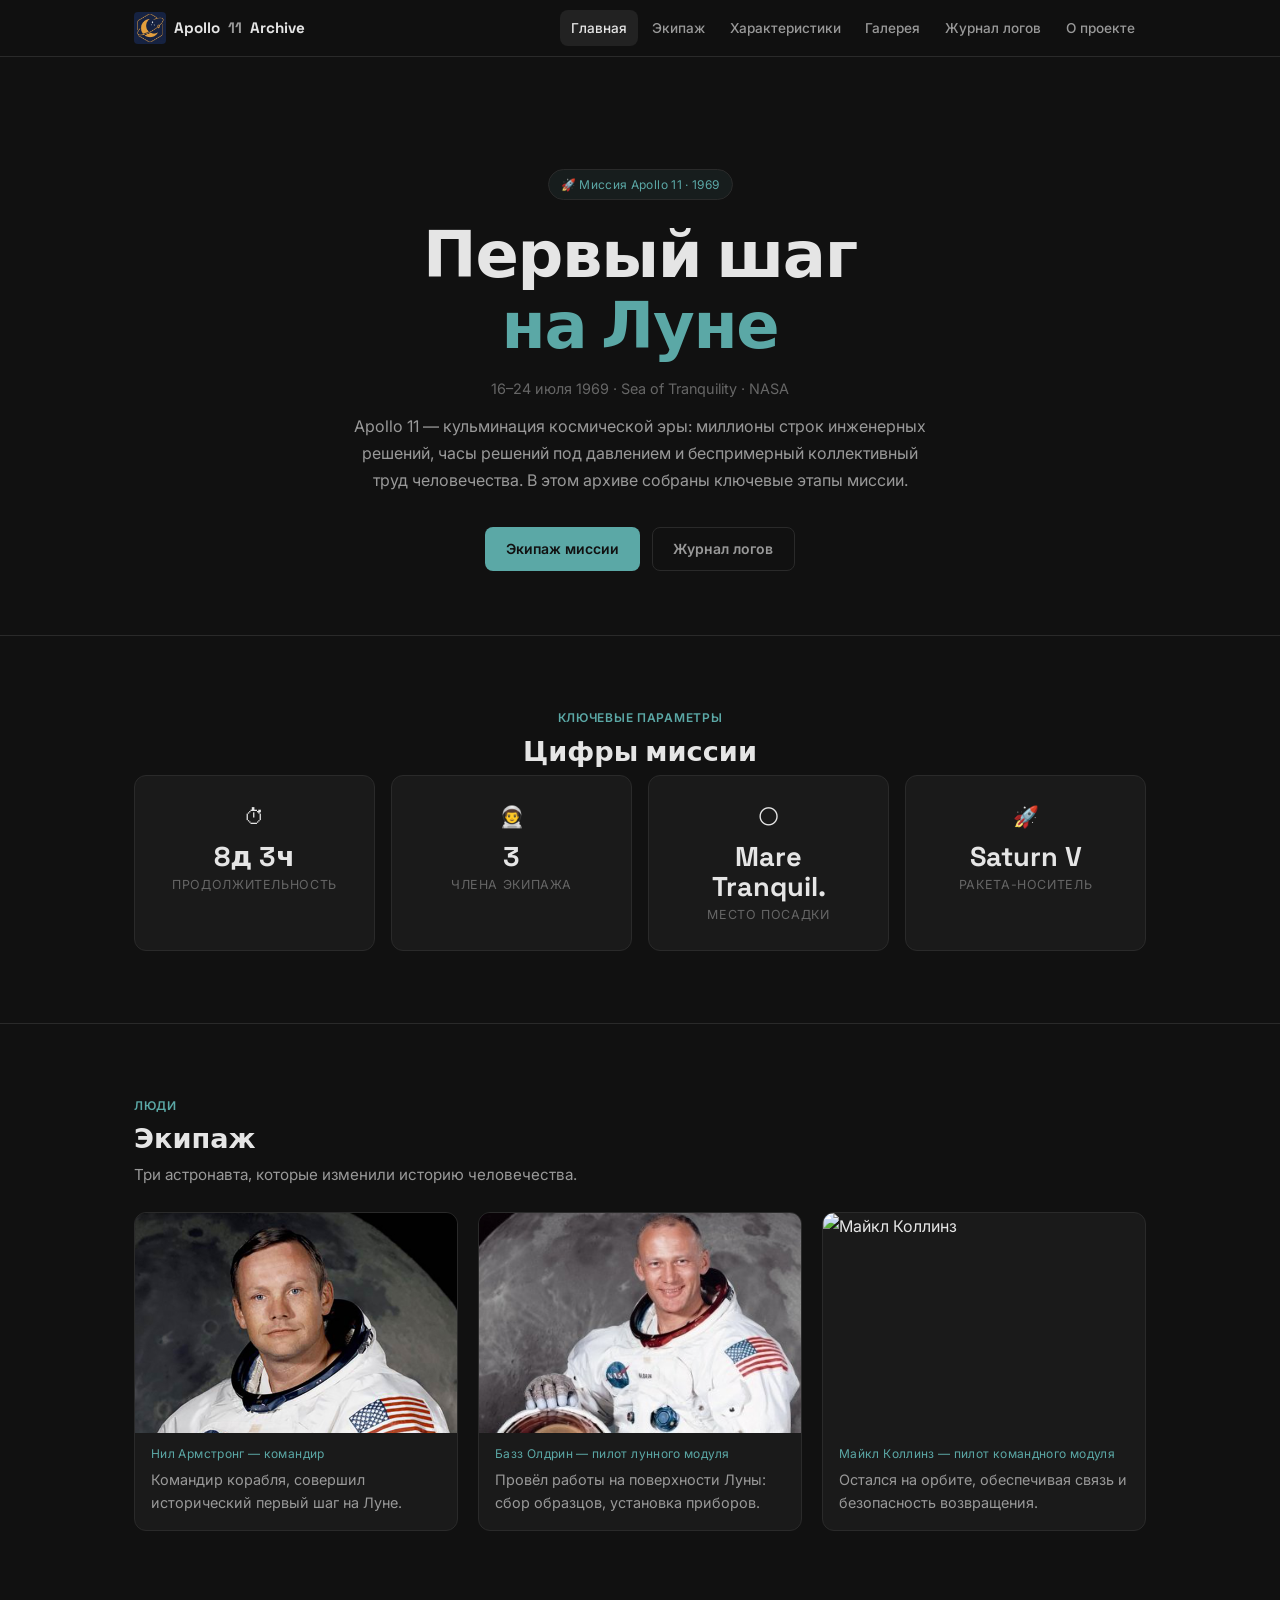
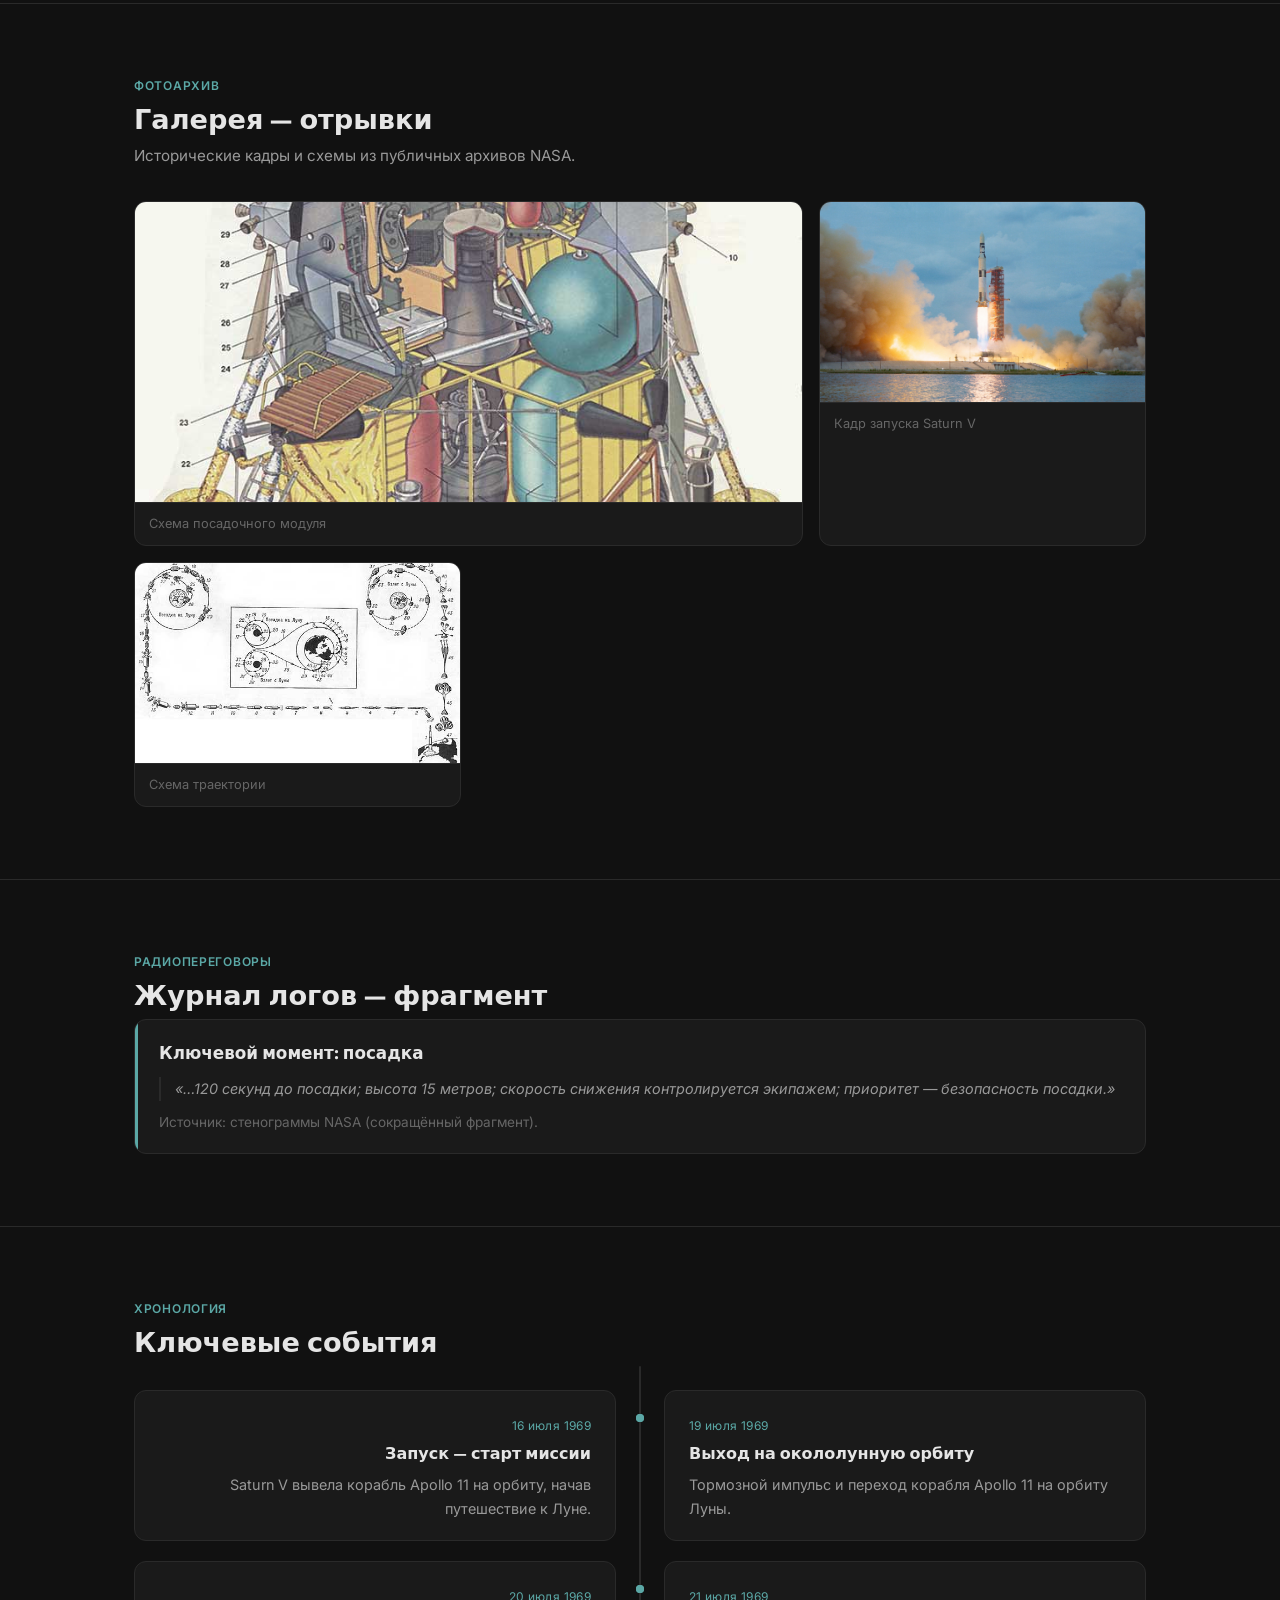
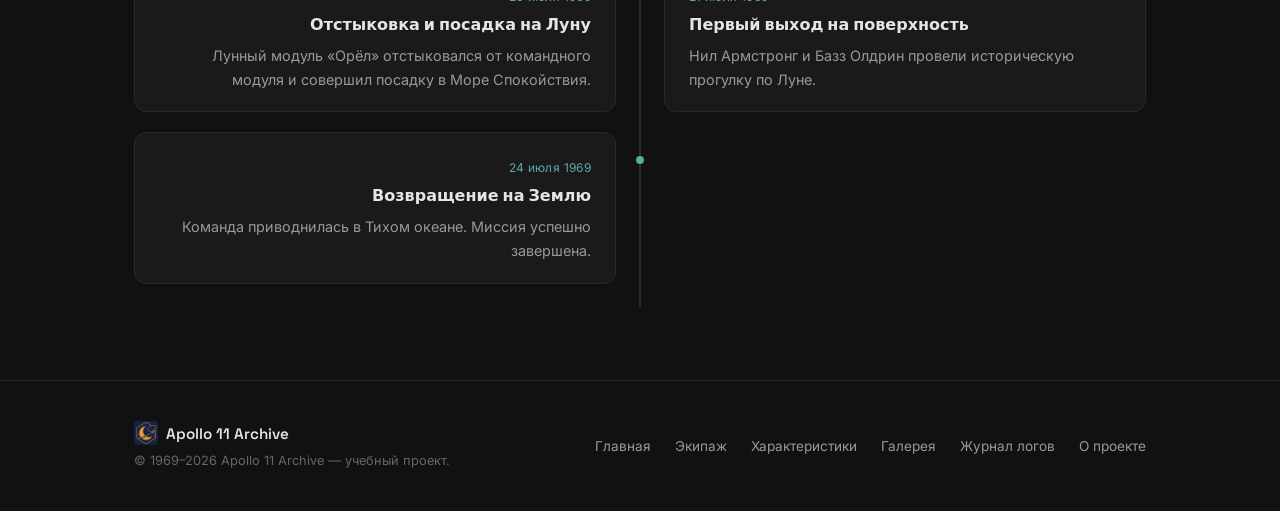
==== commit c6397e9b: "Добавил лого в проект" ====
--- a/public/index.html
+++ b/public/index.html
@@ -25,7 +25,7 @@
 
   <header class="site-header" role="banner">
     <div class="container header-inner">
-      <a class="logo" href="index.html">Apollo<span> 11</span> Archive</a>
+      <a class="logo" href="index.html"><img src="images/Apollo-11-archive-icon.svg" alt="" class="logo-icon" width="32" height="32">Apollo<span> 11</span> Archive</a>
 
       <nav class="site-nav" aria-label="Основная навигация">
         <ul>
@@ -224,7 +224,7 @@
   <footer class="site-footer" role="contentinfo">
     <div class="container">
       <div class="footer-brand">
-        <span class="footer-logo">Apollo 11 Archive</span>
+        <span class="footer-logo"><img src="images/Apollo-11-archive-icon.svg" alt="" class="logo-icon" width="24" height="24">Apollo 11 Archive</span>
         <small>© 1969–2026 Apollo 11 Archive — учебный проект.</small>
       </div>
       <nav class="footer-nav" aria-label="Навигация в подвале">
